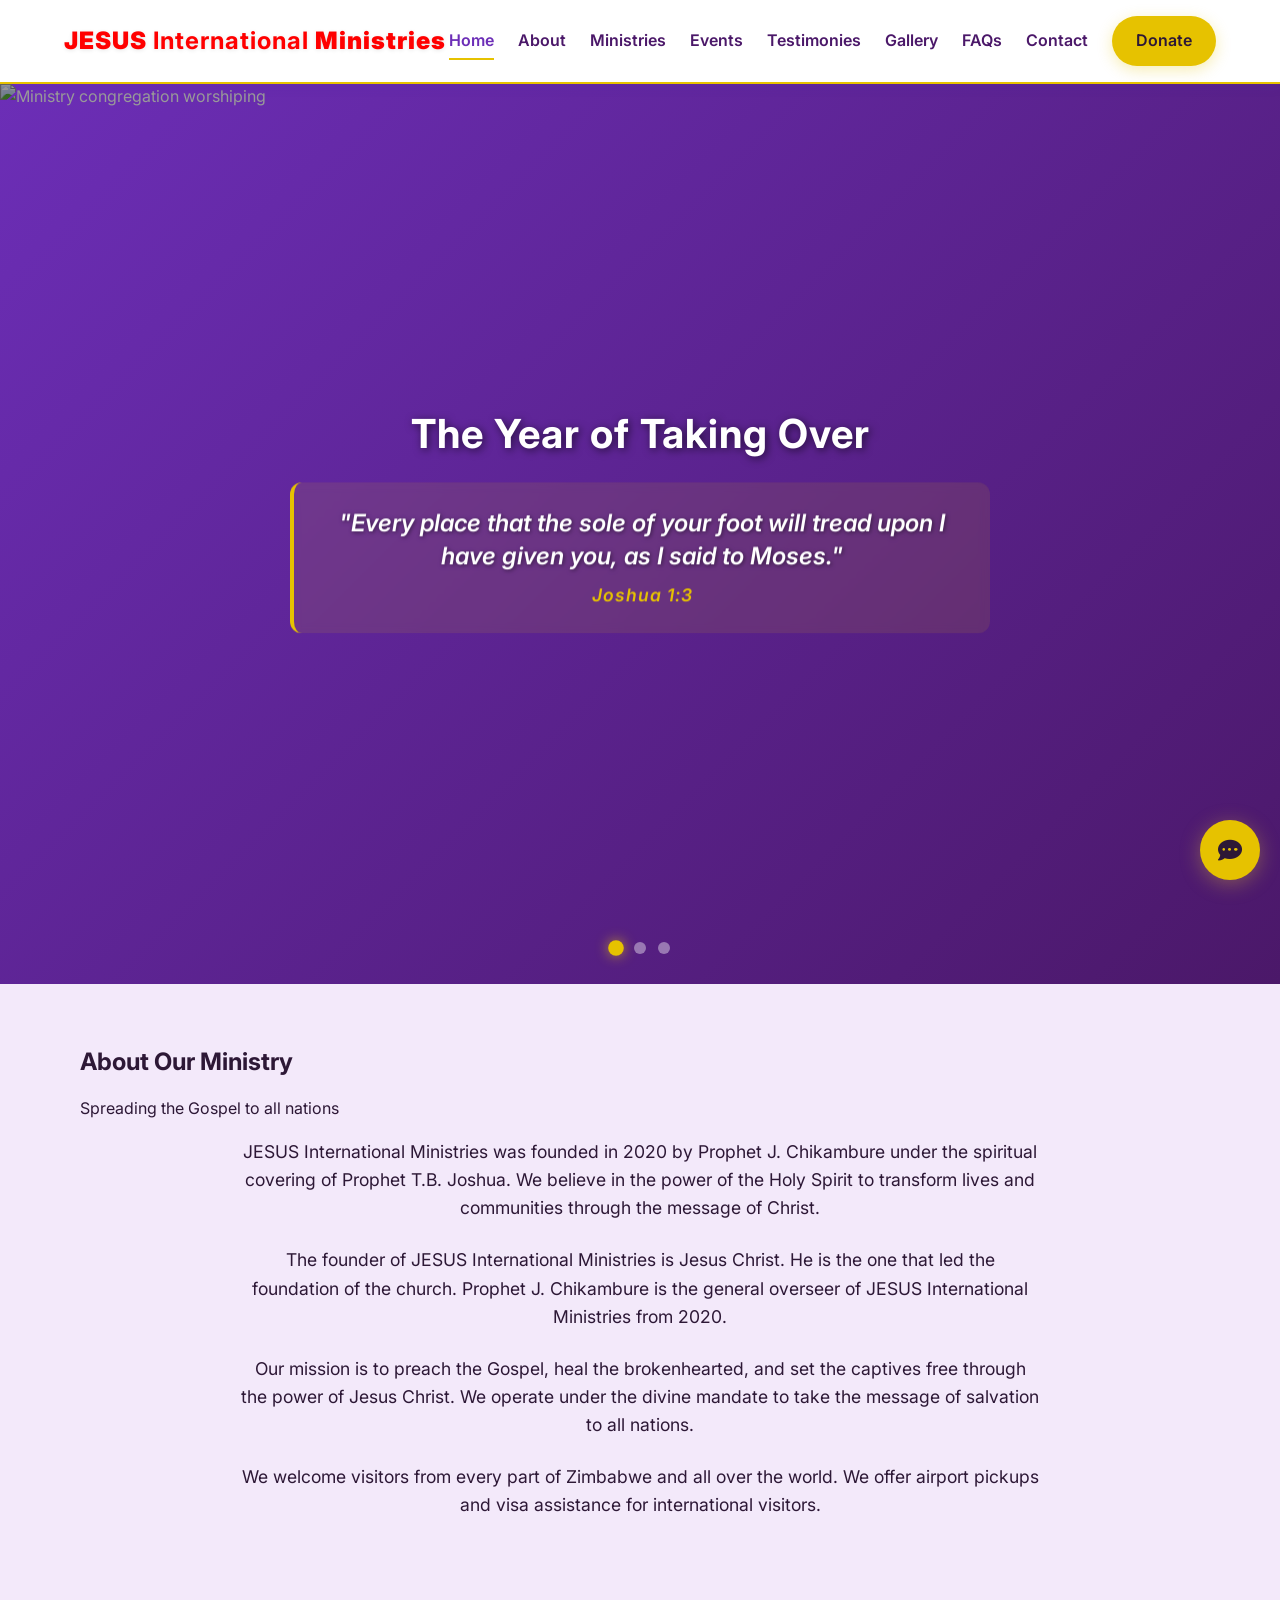
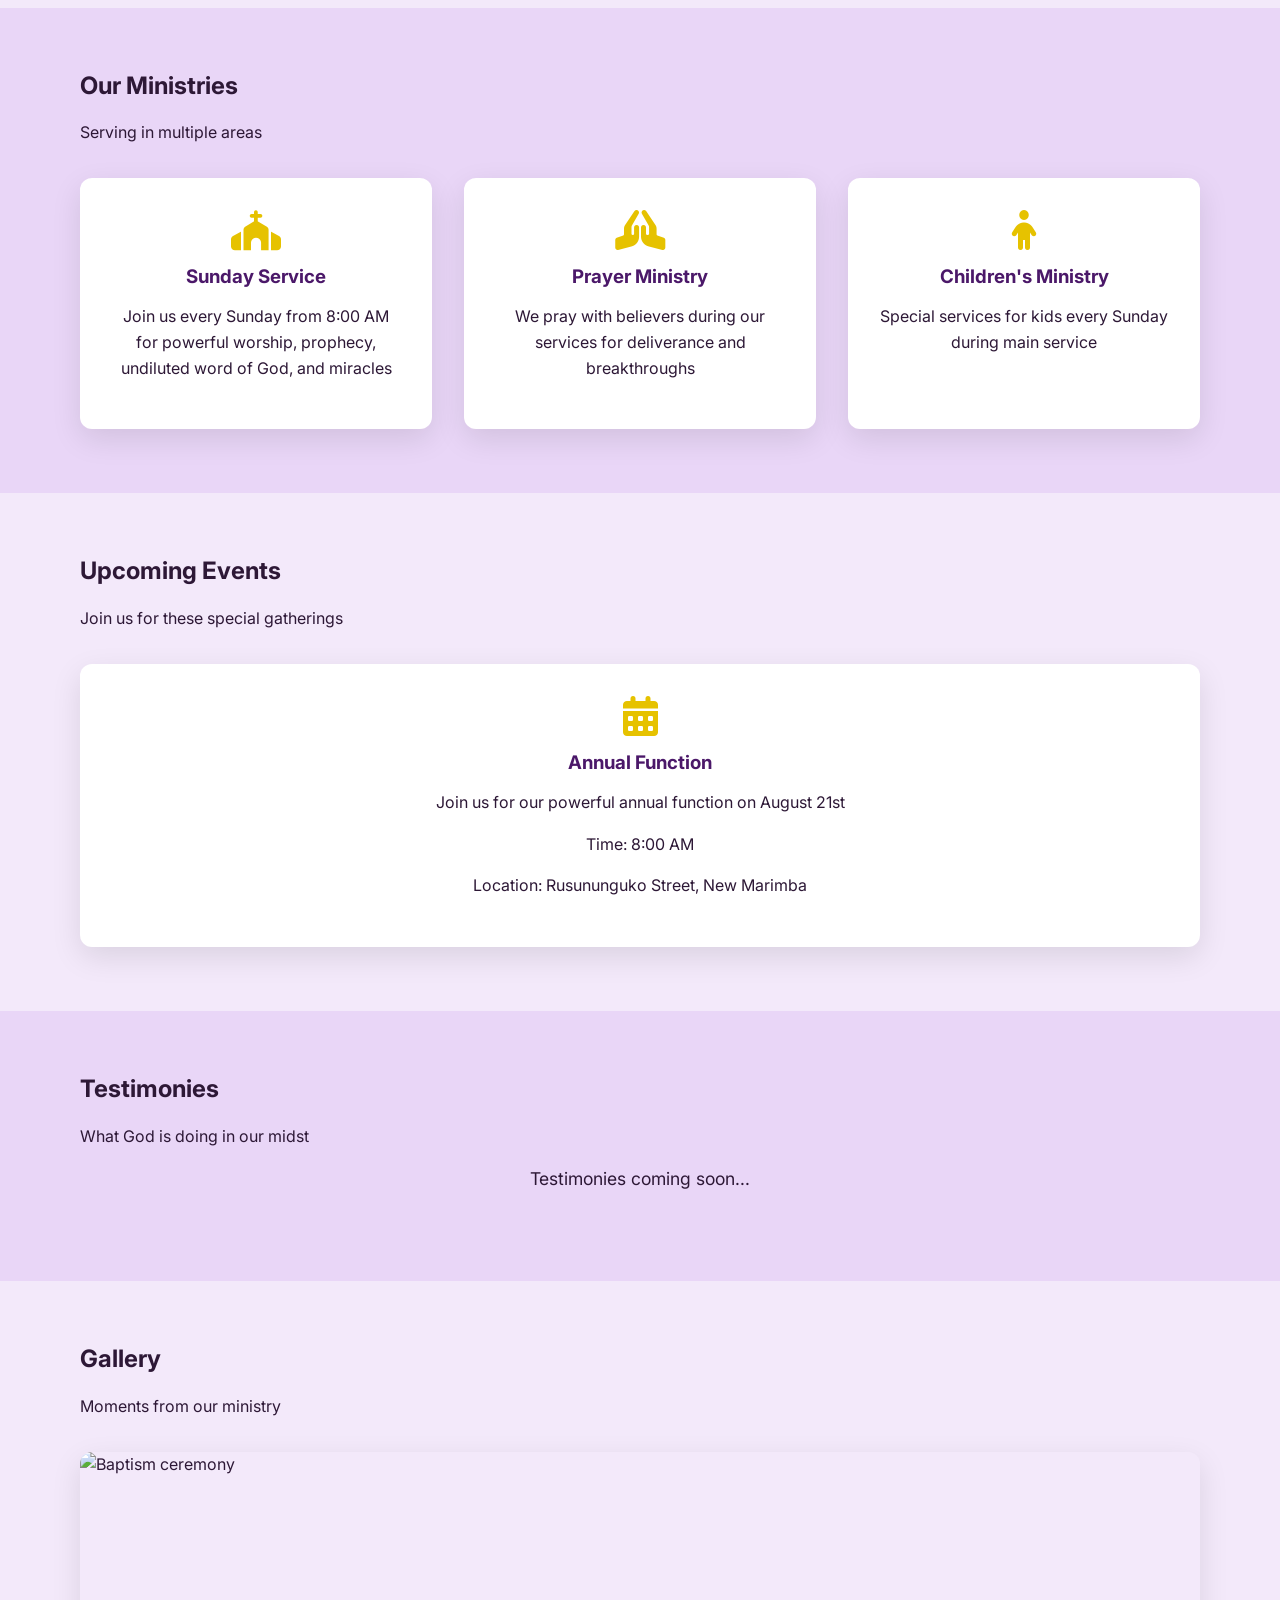
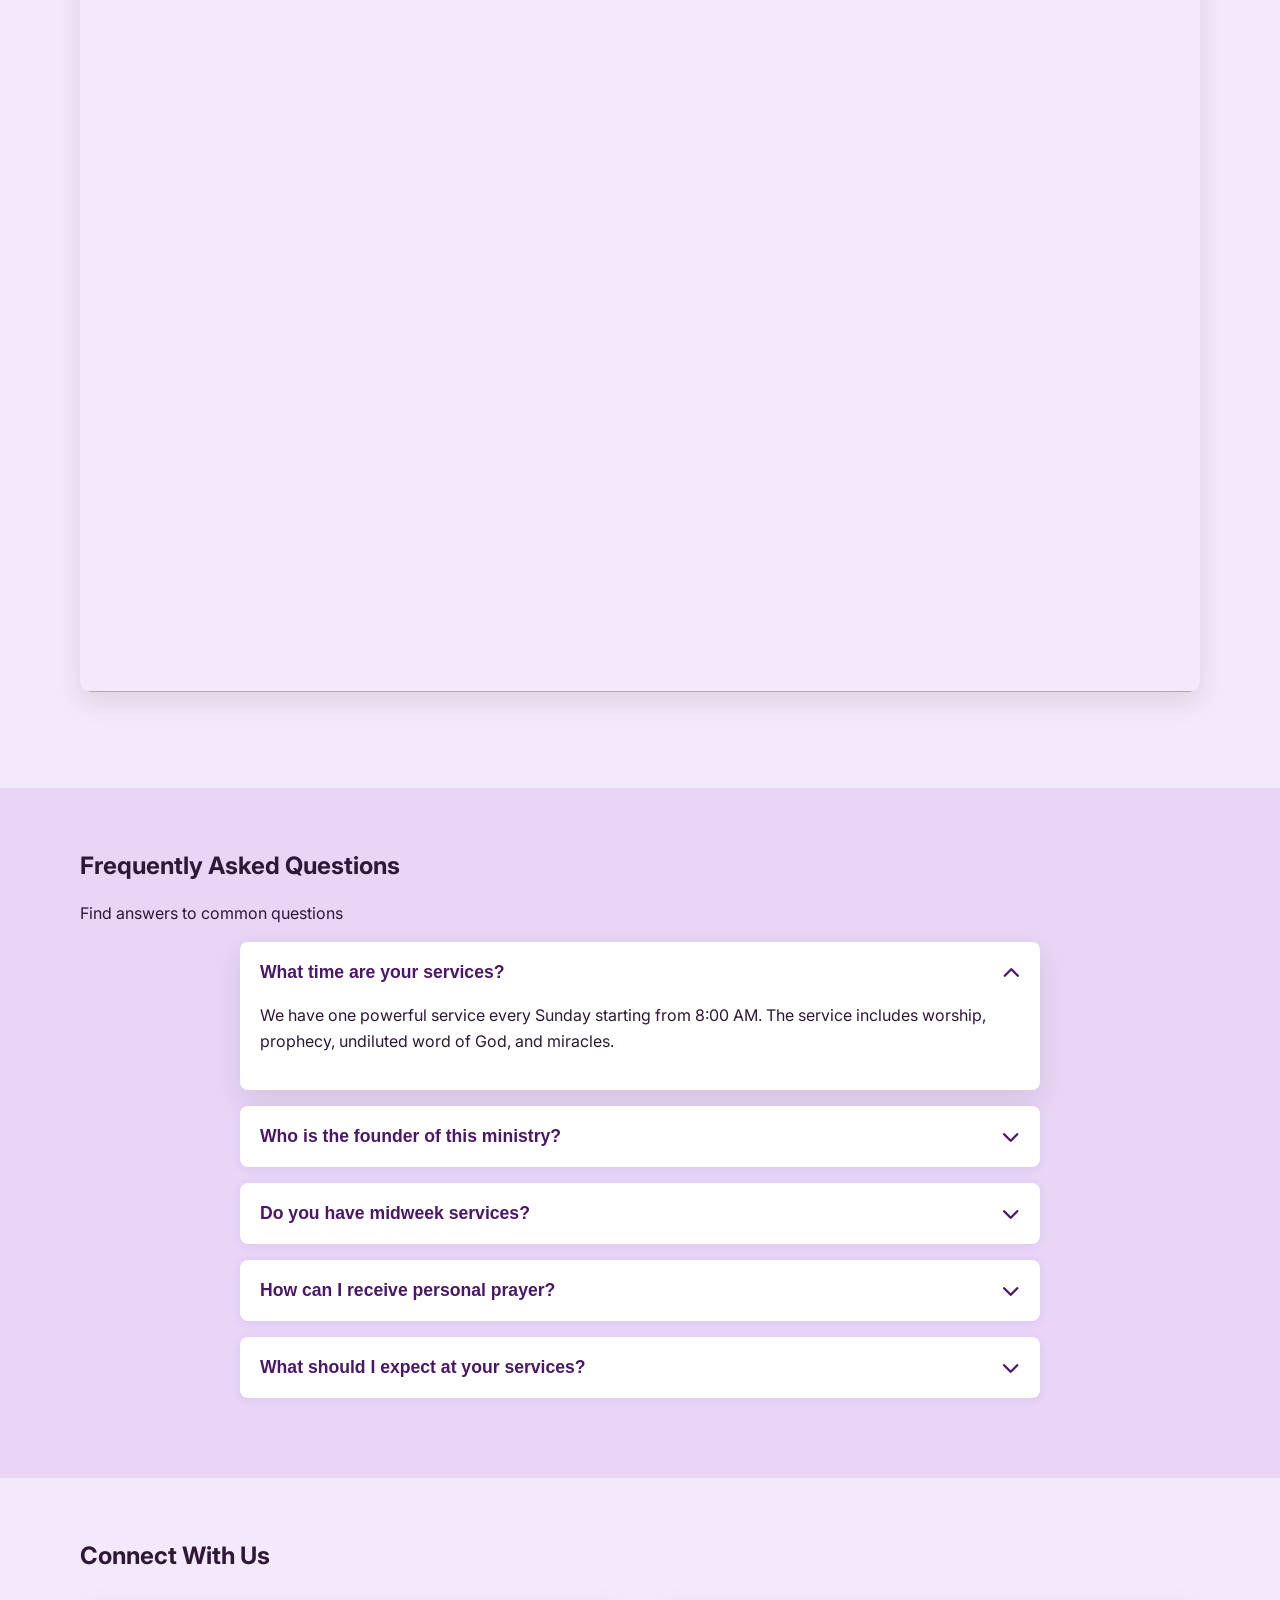
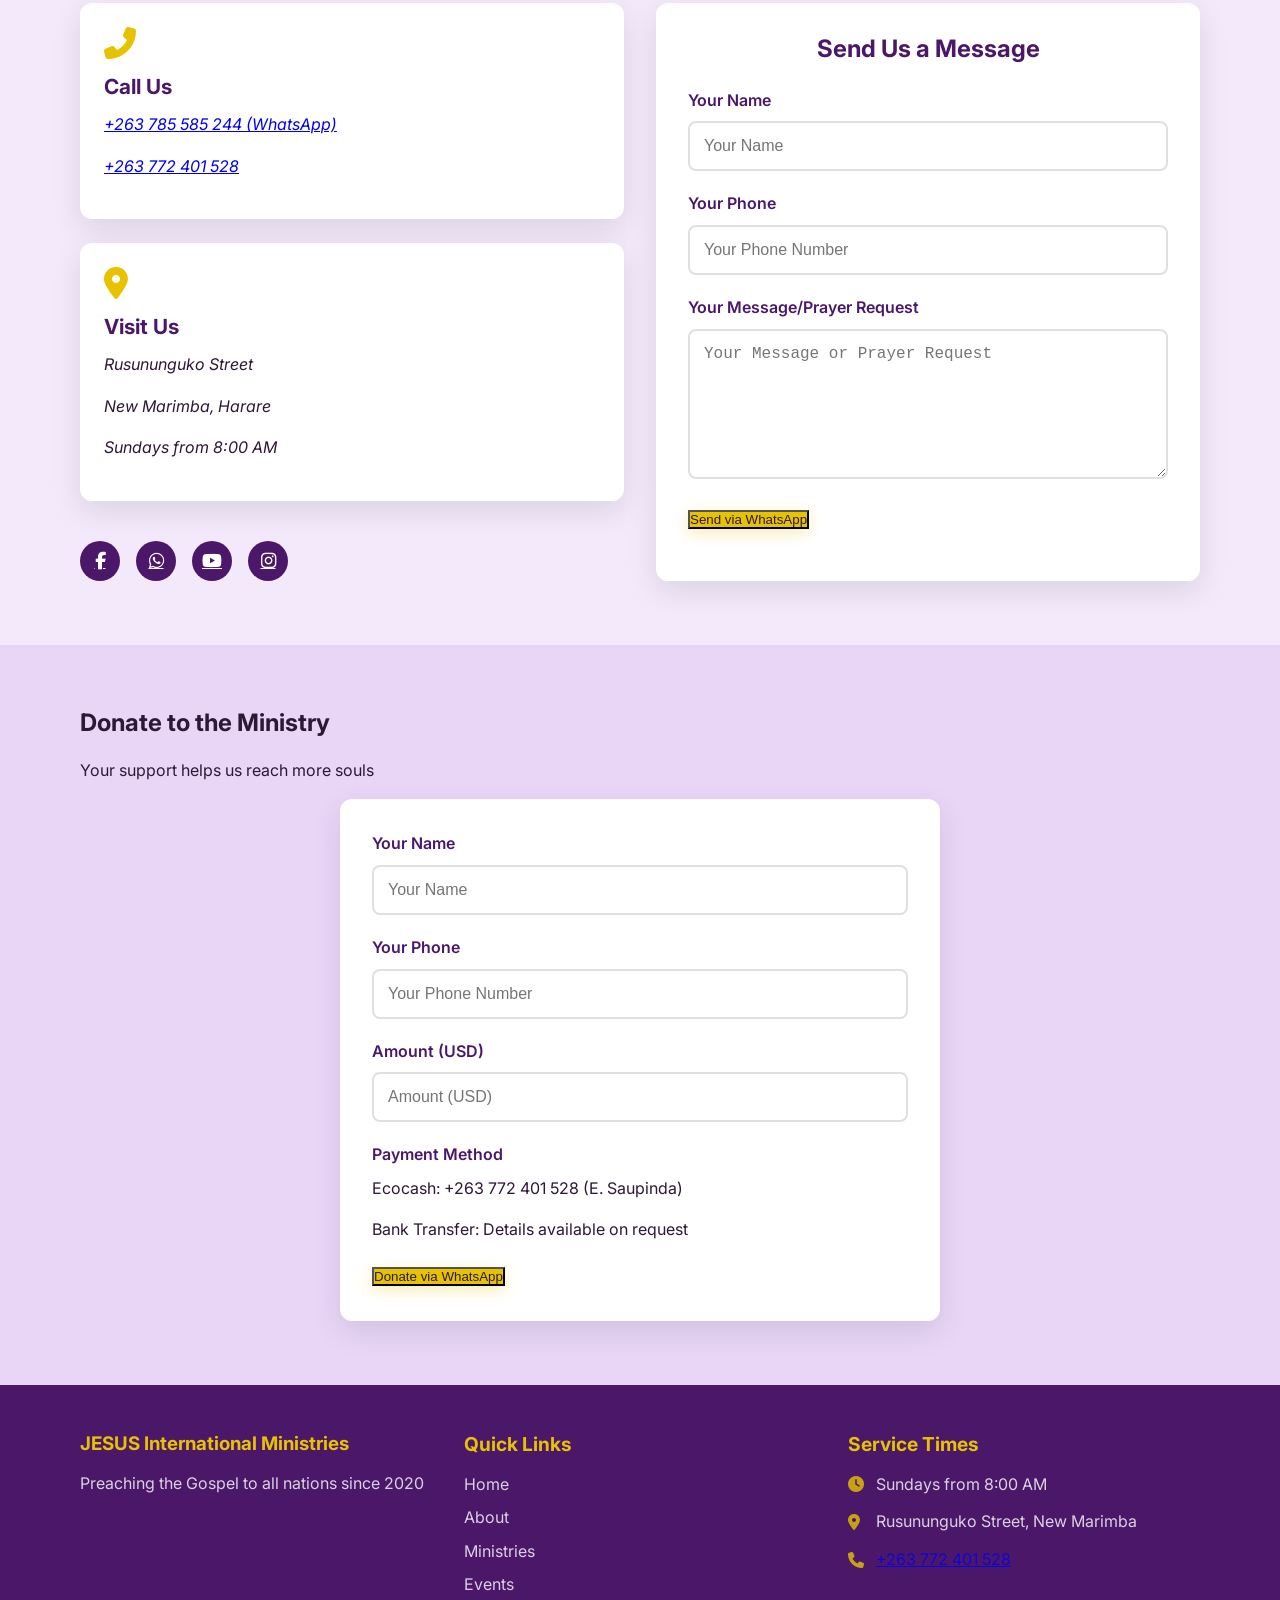
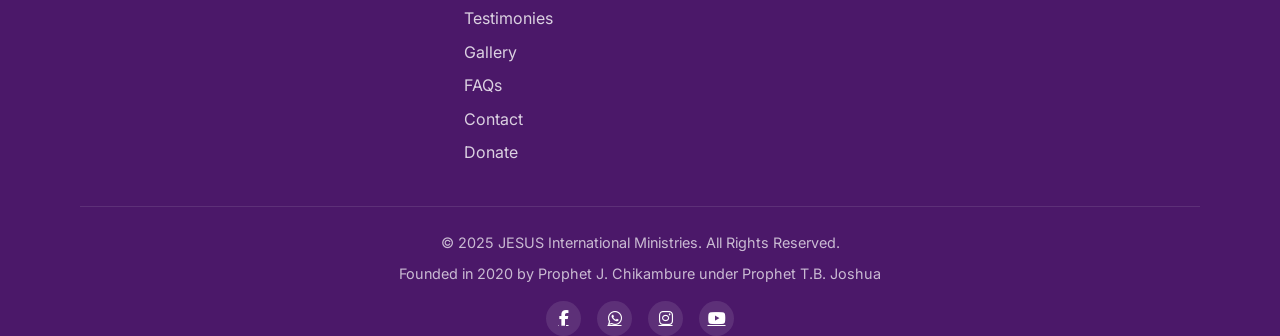
==== index.html @ e55a06f6 "Add files via upload" ====
<!DOCTYPE html>
<html lang="en">
<head>
  <meta charset="UTF-8">
  <meta name="viewport" content="width=device-width, initial-scale=1.0">
  <meta name="description" content="JESUS International Ministries - Spreading the Gospel worldwide">
  <title>JESUS International Ministries | Christian Ministry & Church</title>
  <link href="https://fonts.googleapis.com/css2?family=Inter:wght@300;400;600;700&display=swap" rel="stylesheet">
  <link rel="stylesheet" href="https://cdnjs.cloudflare.com/ajax/libs/font-awesome/6.4.0/css/all.min.css">
  <link rel="stylesheet" href="style.css">
</head>
<body>
  <!-- Navigation -->
  <nav class="navbar">
    <div class="logo">
      <span class="logo-main" style="color: red;">JESUS</span>
      <span class="logo-highlight" style="color: red;">International</span>
      <span class="logo-main" style="color: red;">Ministries</span>
    </div>
    
    <ul class="nav-links">
      <li><a href="#home" class="nav-link active">Home</a></li>
      <li><a href="#about" class="nav-link">About</a></li>
      <li><a href="#ministries" class="nav-link">Ministries</a></li>
      <li><a href="#events" class="nav-link">Events</a></li>
      <li><a href="#testimonies" class="nav-link">Testimonies</a></li>
      <li><a href="#gallery" class="nav-link">Gallery</a></li>
      <li><a href="#faq" class="nav-link">FAQs</a></li>
      <li><a href="#contact" class="nav-link">Contact</a></li>
      <li><a href="#donate" class="nav-link donate-btn">Donate</a></li>
    </ul>
    
    <div class="hamburger" aria-label="Mobile menu">
      <div class="line"></div>
      <div class="line"></div>
      <div class="line"></div>
    </div>
  </nav>

  <!-- Hero Slider -->
  <section id="home" class="hero-slider">
    <div class="slides">
      <!-- Slide 1 -->
      <div class="slide active">
        <img src="https://i.postimg.cc/0M3VjS3m/slide1.jpg" alt="Ministry congregation worshiping" loading="lazy">
        <div class="slide-content">
          <h1>The Year of Taking Over</h1>
          <div class="hero-verse-block">
            <blockquote class="hero-verse">"Every place that the sole of your foot will tread upon I have given you, as I said to Moses."</blockquote>
            <cite class="hero-verse-ref">Joshua 1:3</cite>
          </div>
        </div>
      </div>
      
      <!-- Slide 2 -->
      <div class="slide">
        <img src="https://i.postimg.cc/Tpnt2pcL/slide2.jpg" alt="Worship service with raised hands" loading="lazy">
        <div class="slide-content">
          <h1>The Year of Taking Over</h1>
          <div class="hero-verse-block">
            <blockquote class="hero-verse">"Be strong and courageous. Do not be afraid; do not be discouraged, for the Lord your God will be with you wherever you go."</blockquote>
            <cite class="hero-verse-ref">Joshua 1:9</cite>
          </div>
        </div>
      </div>
      
      <!-- Slide 3 -->
      <div class="slide">
        <img src="https://i.postimg.cc/JyzxQKCZ/slide3.jpg" alt="Prayer session with people kneeling" loading="lazy">
        <div class="slide-content">
          <h1>The Year of Taking Over</h1>
          <div class="hero-verse-block">
            <blockquote class="hero-verse">"Have I not commanded you? Be strong and courageous. Do not be afraid; do not be discouraged."</blockquote>
            <cite class="hero-verse-ref">Joshua 1:9</cite>
          </div>
        </div>
      </div>
    </div>
    
    <div class="slider-dots" aria-label="Slider navigation"></div>
  </section>

  <!-- About Section -->
  <section id="about" class="section">
    <div class="container">
      <header class="section-header">
        <h2>About Our Ministry</h2>
        <p class="section-subtitle">Spreading the Gospel to all nations</p>
      </header>
      
      <div class="about-content">
        <p>JESUS International Ministries was founded in 2020 by Prophet J. Chikambure under the spiritual covering of Prophet T.B. Joshua. We believe in the power of the Holy Spirit to transform lives and communities through the message of Christ.</p>
        <p>The founder of JESUS International Ministries is Jesus Christ. He is the one that led the foundation of the church. Prophet J. Chikambure is the general overseer of JESUS International Ministries from 2020.</p>
        <p>Our mission is to preach the Gospel, heal the brokenhearted, and set the captives free through the power of Jesus Christ. We operate under the divine mandate to take the message of salvation to all nations.</p>
        <p>We welcome visitors from every part of Zimbabwe and all over the world. We offer airport pickups and visa assistance for international visitors.</p>
      </div>
    </div>
  </section>

  <!-- Ministries Section -->
  <section id="ministries" class="section bg-light">
    <div class="container">
      <header class="section-header">
        <h2>Our Ministries</h2>
        <p class="section-subtitle">Serving in multiple areas</p>
      </header>
      
      <div class="ministries-grid">
        <div class="ministry-card">
          <i class="fas fa-church"></i>
          <h3>Sunday Service</h3>
          <p>Join us every Sunday from 8:00 AM for powerful worship, prophecy, undiluted word of God, and miracles</p>
        </div>
        
        <div class="ministry-card">
          <i class="fas fa-hands-praying"></i>
          <h3>Prayer Ministry</h3>
          <p>We pray with believers during our services for deliverance and breakthroughs</p>
        </div>
        
        <div class="ministry-card">
          <i class="fas fa-child"></i>
          <h3>Children's Ministry</h3>
          <p>Special services for kids every Sunday during main service</p>
        </div>
      </div>
    </div>
  </section>

  <!-- Upcoming Events -->
  <section id="events" class="section">
    <div class="container">
      <header class="section-header">
        <h2>Upcoming Events</h2>
        <p class="section-subtitle">Join us for these special gatherings</p>
      </header>
      
      <div class="ministries-grid">
        <div class="ministry-card">
          <i class="fas fa-calendar-alt"></i>
          <h3>Annual Function</h3>
          <p>Join us for our powerful annual function on August 21st</p>
          <p>Time: 8:00 AM</p>
          <p>Location: Rusununguko Street, New Marimba</p>
        </div>
      </div>
    </div>
  </section>

  <!-- Testimonies Section -->
  <section id="testimonies" class="section bg-light">
    <div class="container">
      <header class="section-header">
        <h2>Testimonies</h2>
        <p class="section-subtitle">What God is doing in our midst</p>
      </header>
      
      <div class="about-content">
        <p>Testimonies coming soon...</p>
      </div>
    </div>
  </section>

  <!-- Gallery Section -->
  <section id="gallery" class="section">
    <div class="container">
      <header class="section-header">
        <h2>Gallery</h2>
        <p class="section-subtitle">Moments from our ministry</p>
      </header>
      
      <div class="gallery-container">
        <figure class="gallery-item">
          <img src="https://i.postimg.cc/xN19fWwq/gallery1.jpg" alt="Baptism ceremony" class="gallery-img" loading="lazy">
          <figcaption>Baptism Service - June 2023</figcaption>
        </figure>
        <figure class="gallery-item">
          <img src="https://i.postimg.cc/tZRKWF2M/gallery2.jpg" alt="Bible study group" class="gallery-img" loading="lazy">
          <figcaption>Prophetic Service - April 2023</figcaption>
        </figure>
        <figure class="gallery-item">
          <img src="https://i.postimg.cc/Th18Pqyy/gallery3.jpg" alt="Children's ministry" class="gallery-img" loading="lazy">
          <figcaption>Children's Ministry</figcaption>
        </figure>
        <figure class="gallery-item">
          <img src="https://i.postimg.cc/Ffpqr7Ng/gallery4.jpg" alt="Missionary work" class="gallery-img" loading="lazy">
          <figcaption>Healing Service - March 2023</figcaption>
        </figure>
      </div>
      
      <div class="gallery-nav">
        <button class="gallery-prev" aria-label="Previous image">← Previous</button>
        <button class="gallery-next" aria-label="Next image">Next →</button>
      </div>
    </div>
  </section>

  <!-- FAQ Section -->
  <section id="faq" class="section bg-light">
    <div class="container">
      <header class="section-header">
        <h2>Frequently Asked Questions</h2>
        <p class="section-subtitle">Find answers to common questions</p>
      </header>
      
      <div class="faq-container">
        <div class="faq-item active">
          <button class="faq-question">
            <span>What time are your services?</span>
            <i class="fas fa-chevron-down"></i>
          </button>
          <div class="faq-answer">
            <p>We have one powerful service every Sunday starting from 8:00 AM. The service includes worship, prophecy, undiluted word of God, and miracles.</p>
          </div>
        </div>
        
        <div class="faq-item">
          <button class="faq-question">
            <span>Who is the founder of this ministry?</span>
            <i class="fas fa-chevron-down"></i>
          </button>
          <div class="faq-answer">
            <p>The founder of JESUS International Ministries is Jesus Christ. Prophet J. Chikambure is the general overseer of the ministry from 2020 under the spiritual covering of Prophet T.B. Joshua.</p>
          </div>
        </div>
        
        <div class="faq-item">
          <button class="faq-question">
            <span>Do you have midweek services?</span>
            <i class="fas fa-chevron-down"></i>
          </button>
          <div class="faq-answer">
            <p>Currently we only meet on Sundays from 8:00 AM for our main service. All ministry activities including prayer happen during this time.</p>
          </div>
        </div>
        
        <div class="faq-item">
          <button class="faq-question">
            <span>How can I receive personal prayer?</span>
            <i class="fas fa-chevron-down"></i>
          </button>
          <div class="faq-answer">
            <p>We pray for everyone during our Sunday service. You can also submit prayer requests through our contact form or WhatsApp line.</p>
          </div>
        </div>
        
        <div class="faq-item">
          <button class="faq-question">
            <span>What should I expect at your services?</span>
            <i class="fas fa-chevron-down"></i>
          </button>
          <div class="faq-answer">
            <p>Expect powerful worship, anointed teaching from God's Word, and manifestation of the Holy Spirit's power with healings, deliverance, and miracles.</p>
          </div>
        </div>
      </div>
    </div>
  </section>

  <!-- Contact Section -->
  <section id="contact" class="section">
    <div class="container">
      <header class="section-header">
        <h2>Connect With Us</h2>
      </header>
      
      <div class="contact-grid">
        <div class="contact-info">
          <article class="info-card">
            <i class="fas fa-phone-alt" aria-hidden="true"></i>
            <h3>Call Us</h3>
            <address>
              <p><a href="https://wa.me/263785585244">+263 785 585 244 (WhatsApp)</a></p>
              <p><a href="tel:+263772401528">+263 772 401 528</a></p>
            </address>
          </article>
          
          <article class="info-card">
            <i class="fas fa-map-marker-alt" aria-hidden="true"></i>
            <h3>Visit Us</h3>
            <address>
              <p>Rusununguko Street</p>
              <p>New Marimba, Harare</p>
              <p>Sundays from 8:00 AM</p>
            </address>
          </article>
          
          <div class="social-links">
            <a href="https://facebook.com/JIMISTRIE" class="social-icon" aria-label="Facebook"><i class="fab fa-facebook-f"></i></a>
            <a href="https://wa.me/263785585244" class="social-icon" aria-label="WhatsApp"><i class="fab fa-whatsapp"></i></a>
            <a href="https://youtube.com/jesusinternationalministries" class="social-icon" aria-label="YouTube"><i class="fab fa-youtube"></i></a>
            <a href="https://instagram.com/jesus_international_ministries" class="social-icon" aria-label="Instagram"><i class="fab fa-instagram"></i></a>
          </div>
        </div>
        
        <div class="contact-form">
          <h3>Send Us a Message</h3>
          <form id="contactForm" action="https://wa.me/263785585244" method="GET" target="_blank">
            <div class="form-group">
              <label for="contact-name">Your Name</label>
              <input type="text" id="contact-name" name="name" placeholder="Your Name" required>
            </div>
            <div class="form-group">
              <label for="contact-phone">Your Phone</label>
              <input type="tel" id="contact-phone" name="phone" placeholder="Your Phone Number" required>
            </div>
            <div class="form-group">
              <label for="contact-message">Your Message/Prayer Request</label>
              <textarea id="contact-message" name="text" placeholder="Your Message or Prayer Request" required></textarea>
            </div>
            <button type="submit" class="btn-gold">Send via WhatsApp</button>
          </form>
        </div>
      </div>
    </div>
  </section>

  <!-- Donate Section -->
  <section id="donate" class="section bg-light">
    <div class="container">
      <header class="section-header">
        <h2>Donate to the Ministry</h2>
        <p class="section-subtitle">Your support helps us reach more souls</p>
      </header>
      
      <form id="donationForm" class="donation-form" action="https://wa.me/263772401528" method="GET" target="_blank">
        <div class="form-group">
          <label for="donor-name">Your Name</label>
          <input type="text" id="donor-name" name="name" placeholder="Your Name" required>
        </div>
        <div class="form-group">
          <label for="donor-phone">Your Phone</label>
          <input type="tel" id="donor-phone" name="phone" placeholder="Your Phone Number" required>
        </div>
        <div class="form-group">
          <label for="donation-amount">Amount (USD)</label>
          <input type="number" id="donation-amount" name="amount" placeholder="Amount (USD)" required>
        </div>
        <div class="form-group">
          <label>Payment Method</label>
            <p>Ecocash: +263 772 401 528 (E. Saupinda)</p>
            <p>Bank Transfer: Details available on request</p>
        </div>
        <button type="submit" class="btn-gold">Donate via WhatsApp</button>
      </form>
    </div>
  </section>

  <!-- Footer -->
  <footer class="footer">
    <div class="container">
      <div class="footer-content">
        <div class="footer-logo">
          <h3>JESUS International Ministries</h3>
          <p>Preaching the Gospel to all nations since 2020</p>
        </div>
        
        <div class="footer-links">
          <h4>Quick Links</h4>
          <ul>
            <li><a href="#home">Home</a></li>
            <li><a href="#about">About</a></li>
            <li><a href="#ministries">Ministries</a></li>
            <li><a href="#events">Events</a></li>
            <li><a href="#testimonies">Testimonies</a></li>
            <li><a href="#gallery">Gallery</a></li>
            <li><a href="#faq">FAQs</a></li>
            <li><a href="#contact">Contact</a></li>
            <li><a href="#donate">Donate</a></li>
          </ul>
        </div>
        
        <div class="footer-contact">
          <h4>Service Times</h4>
          <p><i class="fas fa-clock"></i> Sundays from 8:00 AM</p>
          <p><i class="fas fa-map-marker-alt"></i> Rusununguko Street, New Marimba</p>
          <p><i class="fas fa-phone"></i> <a href="tel:+263772401528">+263 772 401 528</a></p>
        </div>
      </div>
      
      <div class="footer-bottom">
        <p>&copy; 2025 JESUS International Ministries. All Rights Reserved.</p>
        <p>Founded in 2020 by Prophet J. Chikambure under Prophet T.B. Joshua</p>
        <div class="footer-social">
          <a href="https://facebook.com/JIMISTRIE" aria-label="Facebook"><i class="fab fa-facebook-f"></i></a>
          <a href="https://wa.me/263785585244" aria-label="WhatsApp"><i class="fab fa-whatsapp"></i></a>
          <a href="https://instagram.com/jesus_international_ministries" aria-label="Instagram"><i class="fab fa-instagram"></i></a>
          <a href="https://youtube.com/jesusinternationalministries" aria-label="YouTube"><i class="fab fa-youtube"></i></a>
        </div>
      </div>
    </div>
  </footer>

  <!-- Chatbot Widget -->
  <aside class="chatbot-container" id="chatbot" aria-label="Ministry assistant chatbot">
    <header class="chatbot-header">
      <span class="chatbot-label">AI Chatbot</span>
      <h3>Ministry Prayer Assistant</h3>
      <button class="close-chat" aria-label="Close chatbot">&times;</button>
    </header>
    
    <div class="chatbot-messages" id="chat-messages">
      <div class="message bot-message">
        <div class="message-content">
          <p>Hello! I'm here to help you. You can ask about:</p>
          <ul>
            <li>Service times (Sundays from 8:00 AM)</li>
            <li>Prayer requests</li>
            <li>Ministry programs</li>
            <li>Location directions</li>
          </ul>
        </div>
      </div>
    </div>
    
    <div class="chatbot-input">
      <input type="text" id="user-input" placeholder="Type your message..." aria-label="Type your message">
      <button id="send-btn" aria-label="Send message" class="send-btn">
        <i class="fas fa-paper-plane"></i>
        <span class="send-text">Send</span>
      </button>
    </div>
  </aside>

  <button class="chatbot-btn" id="chatbot-toggler" aria-label="Open chatbot">
    <i class="fas fa-comment-dots"></i>
  </button>

  <script>
    // Mobile menu toggle
    const hamburger = document.querySelector('.hamburger');
    const navLinks = document.querySelector('.nav-links');
    const navLinksItems = document.querySelectorAll('.nav-links li');
    
    hamburger.addEventListener('click', () => {
      navLinks.classList.toggle('active');
      hamburger.classList.toggle('active');
    });

    // Close mobile menu when clicking a link
    document.querySelectorAll('.nav-link').forEach(link => {
      link.addEventListener('click', () => {
        navLinks.classList.remove('active');
        hamburger.classList.remove('active');
        
        // Update active state
        document.querySelectorAll('.nav-link').forEach(item => {
          item.classList.remove('active');
        });
        link.classList.add('active');
      });
    });

    // Smooth scrolling for navigation
    document.querySelectorAll('a[href^="#"]').forEach(anchor => {
      anchor.addEventListener('click', function(e) {
        e.preventDefault();
        
        const targetId = this.getAttribute('href');
        const targetElement = document.querySelector(targetId);
        
        if (targetElement) {
          window.scrollTo({
            top: targetElement.offsetTop - 80,
            behavior: 'smooth'
          });
        }
      });
    });

    // Slider Functionality
    let currentSlide = 0;
    const slides = document.querySelectorAll('.slide');
    const dotsContainer = document.querySelector('.slider-dots');
    
    // Create dots
    slides.forEach((_, i) => {
      const dot = document.createElement('div');
      dot.classList.add('dot');
      if (i === 0) dot.classList.add('active');
      dot.addEventListener('click', () => {
        goToSlide(i);
      });
      dotsContainer.appendChild(dot);
    });
    
    function goToSlide(slideIndex) {
      slides.forEach((slide, i) => {
        slide.classList.toggle('active', i === slideIndex);
      });
      
      document.querySelectorAll('.dot').forEach((dot, i) => {
        dot.classList.toggle('active', i === slideIndex);
      });
      
      currentSlide = slideIndex;
    }
    
    function nextSlide() {
      currentSlide = (currentSlide + 1) % slides.length;
      goToSlide(currentSlide);
    }
    
    // Auto-advance slides every 5 seconds
    setInterval(nextSlide, 5000);
    
    // Gallery Functionality
    let currentGalleryIndex = 0;
    const galleryItems = document.querySelectorAll('.gallery-item');
    const totalItems = galleryItems.length;

    function showGalleryItem(index) {
      galleryItems.forEach(item => item.style.display = 'none');
      galleryItems[index].style.display = 'block';
    }

    document.querySelector('.gallery-prev').addEventListener('click', () => {
      currentGalleryIndex = (currentGalleryIndex - 1 + totalItems) % totalItems;
      showGalleryItem(currentGalleryIndex);
    });

    document.querySelector('.gallery-next').addEventListener('click', () => {
      currentGalleryIndex = (currentGalleryIndex + 1) % totalItems;
      showGalleryItem(currentGalleryIndex);
    });

    // Initialize gallery
    showGalleryItem(currentGalleryIndex);

    // FAQ Toggle Functionality
    document.querySelectorAll('.faq-question').forEach(question => {
      question.addEventListener('click', () => {
        const faqItem = question.parentElement;
        const answer = question.nextElementSibling;
        const icon = question.querySelector('i');
        
        // Toggle this item
        faqItem.classList.toggle('active');
        
        // Close other items
        document.querySelectorAll('.faq-item').forEach(item => {
          if (item !== faqItem) {
            item.classList.remove('active');
            item.querySelector('.faq-question i').classList.replace('fa-chevron-up', 'fa-chevron-down');
          }
        });
        
        // Toggle icon
        if (faqItem.classList.contains('active')) {
          icon.classList.replace('fa-chevron-down', 'fa-chevron-up');
        } else {
          icon.classList.replace('fa-chevron-up', 'fa-chevron-down');
        }
      });
    });

    // Chatbot Functionality
    const chatbotToggler = document.getElementById('chatbot-toggler');
    const chatbot = document.getElementById('chatbot');
    const closeChat = document.querySelector('.close-chat');
    const chatMessages = document.getElementById('chat-messages');
    const userInput = document.getElementById('user-input');
    const sendBtn = document.getElementById('send-btn');
    
    // Toggle chatbot visibility
    chatbotToggler.addEventListener('click', () => {
      chatbot.classList.toggle('active');
      // Focus input when chatbot opens
      if (chatbot.classList.contains('active')) {
        setTimeout(() => {
          userInput.focus();
        }, 300);
      }
    });
    
    closeChat.addEventListener('click', () => {
      chatbot.classList.remove('active');
    });
    
    // Hardcoded chatbot responses
    const botResponses = {
      'hello': 'Hello! How can I help you today?',
      'hi': 'Hi there! What would you like to know about our ministry?',
      'service': 'Our service is every Sunday from 8:00 AM at Rusununguko Street, New Marimba. Includes worship, prophecy, undiluted word and miracles.',
      'time': 'We meet every Sunday from 8:00 AM for our powerful service.',
      'sunday': 'Join us every Sunday from 8:00 AM for worship, the Word, and prayer with manifestations of God\'s power.',
      'prayer': 'We pray for everyone during our Sunday service. You can also submit prayer requests through our contact form or WhatsApp.',
      'location': 'We are located at Rusununguko Street, New Marimba, Harare. Services every Sunday from 8:00 AM.',
      'address': 'Our physical address is Rusununguko Street, New Marimba. See you Sunday at 8:00 AM!',
      'contact': 'You can reach us at +263 785 585 244 (WhatsApp) or +263 772 401 528',
      'donate': 'Thank you for your interest in supporting the ministry! You can donate via Ecocash (+263 772 401 528 - E. Saupinda) or through our donation form.',
      'founder': 'The founder of JESUS International Ministries is Jesus Christ. Prophet J. Chikambure is the general overseer from 2020 under Prophet T.B. Joshua.',
      'prophet': 'Our ministry is led by Prophet J. Chikambure, who was spiritually fathered by Prophet T.B. Joshua.',
      'children': 'We have a vibrant children\'s ministry during our Sunday services from 8:00 AM.',
      'healing': 'We believe in God\'s power to heal. Join us Sundays from 8:00 AM for prayer and healing.',
      'deliverance': 'God is setting people free every Sunday during our services from 8:00 AM.'
    };
    
    // Default fallback response
    const defaultResponse = "I'm sorry, I didn't understand that. You can ask about:<br>- Service times (Sundays from 8:00 AM)<br>- Location (Rusununguko Street, New Marimba)<br>- Prayer requests<br>- Our founder (Jesus Christ with Prophet J. Chikambure as overseer)";
    
    // Process user message
    function processUserMessage(message) {
      message = message.toLowerCase();
      
      // Check for matching keywords
      for (const [keyword, response] of Object.entries(botResponses)) {
        if (message.includes(keyword)) {
          return response;
        }
      }
      
      return defaultResponse;
    }
    
    // Add message to chat
    function addMessage(content, isUser = false) {
      const messageDiv = document.createElement('div');
      messageDiv.classList.add('message');
      messageDiv.classList.add(isUser ? 'user-message' : 'bot-message');
      
      const contentDiv = document.createElement('div');
      contentDiv.classList.add('message-content');
      contentDiv.innerHTML = `<p>${content}</p>`;
      
      messageDiv.appendChild(contentDiv);
      chatMessages.appendChild(messageDiv);
      
      // Scroll to bottom
      chatMessages.scrollTop = chatMessages.scrollHeight;
    }
    
    // Handle send button click
    sendBtn.addEventListener('click', sendMessage);
    
    // Handle Enter key
    userInput.addEventListener('keypress', (e) => {
      if (e.key === 'Enter') {
        sendMessage();
      }
    });
    
    function sendMessage() {
      const message = userInput.value.trim();
      if (message === '') return;
      
      // Add user message
      addMessage(message, true);
      userInput.value = '';
      
      // Simulate typing delay
      setTimeout(() => {
        const response = processUserMessage(message);
        addMessage(response);
      }, 500); // Reduced delay for smoother experience
    }
    
    // Set first FAQ as active by default
    document.querySelector('.faq-item').classList.add('active');
  </script>
</body>
</html>
---- style.css ----
/* === Global Styles === */
:root {
  --primary-purple: #6c2eb7;
  --deep-purple: #4b1869;
  --light-purple: #f3e9fa;
  --accent-blue: #3a8dde;
  --gold: #e6c200;
  --text-dark: #2d1836;
  --text-light: #fff;
  --white: #fff;
  --shadow-sm: 0 2px 12px rgba(76, 46, 183, 0.1);
  --shadow-md: 0 10px 30px rgba(0,0,0,0.1);
  --shadow-lg: 0 15px 40px rgba(0,0,0,0.15);
  --transition: all 0.3s ease;
  --red: #ff0000;
}

* {
  margin: 0;
  padding: 0;
  box-sizing: border-box;
}

html {
  font-size: 16px;
  scroll-behavior: smooth;
}

body {
  font-family: 'Inter', sans-serif;
  background: var(--light-purple);
  color: var(--text-dark);
  line-height: 1.6;
  overflow-x: hidden;
}

.container {
  width: 90%;
  max-width: 1200px;
  margin: 0 auto;
  padding: 0 1rem;
}

.section {
  padding: 4rem 0;
  background: var(--light-purple);
}

.section.bg-light {
  background: #e9d6f7;
}

h1, h2, h3, h4 {
  margin-bottom: 1.25rem;
  line-height: 1.2;
  font-weight: 700;
}

p {
  margin-bottom: 1rem;
}

img {
  max-width: 100%;
  height: auto;
  display: block;
}

/* === Buttons === */
.btn {
  display: inline-block;
  padding: 0.75rem 1.875rem;
  border-radius: 1.875rem;
  text-decoration: none;
  font-weight: 600;
  border: none;
  cursor: pointer;
  transition: var(--transition);
  text-align: center;
}

.btn-gold {
  background: var(--gold);
  color: var(--text-dark);
  box-shadow: 0 4px 15px rgba(230, 194, 0, 0.3);
}

.btn-gold:hover {
  background: #d4af00;
  transform: translateY(-3px);
  box-shadow: 0 7px 20px rgba(212, 175, 0, 0.4);
}

/* === Header & Navigation === */
.navbar {
  display: flex;
  align-items: center;
  justify-content: space-between;
  padding: 1rem 5%;
  background: var(--white);
  box-shadow: var(--shadow-sm);
  border-bottom: 2px solid var(--gold);
  position: sticky;
  top: 0;
  z-index: 1000;
  min-height: 70px;
}

.logo {
  font-size: 1.5rem;
  font-weight: 900;
  color: var(--red);
  letter-spacing: 1px;
  text-shadow: 0 1px 4px rgba(0,0,0,0.1);
  line-height: 1.1;
  white-space: nowrap;
}

.logo-main {
  color: var(--red);
}

.logo-highlight {
  color: var(--red);
  font-weight: 700;
}

.nav-links {
  display: flex;
  gap: 1.5rem;
  list-style: none;
  align-items: center;
  padding: 0;
  margin: 0;
}

.nav-link {
  text-decoration: none;
  color: var(--deep-purple);
  font-weight: 600;
  font-size: 1rem;
  padding: 0.5rem 0;
  transition: var(--transition);
  border-bottom: 2px solid transparent;
  position: relative;
}

.nav-link:hover, .nav-link.active {
  color: var(--primary-purple);
  border-bottom: 2px solid var(--gold);
}

.donate-btn {
  background: var(--gold);
  color: var(--text-dark);
  padding: 0.75rem 1.5rem;
  border-radius: 1.875rem;
  box-shadow: 0 4px 15px rgba(230, 194, 0, 0.3);
  font-weight: 600;
  transition: var(--transition);
  border: none;
  cursor: pointer;
  font-size: 1rem;
  text-decoration: none;
  display: inline-block;
}

.donate-btn:hover {
  background: #d4af00;
  transform: translateY(-2px);
  box-shadow: 0 6px 20px rgba(212, 175, 0, 0.4);
  color: var(--text-dark);
}

/* Hamburger Menu */
.hamburger {
  display: none;
  flex-direction: column;
  justify-content: space-between;
  width: 30px;
  height: 21px;
  cursor: pointer;
  z-index: 1001;
  position: relative;
}

.hamburger .line {
  width: 100%;
  height: 3px;
  background: var(--deep-purple);
  transition: var(--transition);
  border-radius: 3px;
}

.hamburger.active .line:nth-child(1) {
  transform: rotate(45deg) translate(5px, 5px);
}

.hamburger.active .line:nth-child(2) {
  opacity: 0;
}

.hamburger.active .line:nth-child(3) {
  transform: rotate(-45deg) translate(5px, -5px);
}

/* === Hero Slider === */
.hero-slider {
  position: relative;
  width: 100%;
  height: 100vh;
  min-height: 600px;
  overflow: hidden;
  background: linear-gradient(135deg, var(--primary-purple) 0%, var(--deep-purple) 100%);
  color: var(--text-light);
}

.slides {
  width: 100%;
  height: 100%;
  position: relative;
}

.slide {
  position: absolute;
  width: 100%;
  height: 100%;
  opacity: 0;
  transition: opacity 1s ease;
  display: flex;
  align-items: center;
  justify-content: center;
}

.slide.active {
  opacity: 1;
}

.slide img {
  width: 100%;
  height: 100%;
  object-fit: cover;
  filter: brightness(0.6);
  position: absolute;
  top: 0;
  left: 0;
}

.slide-content {
  position: absolute;
  top: 50%;
  left: 50%;
  transform: translate(-50%, -50%);
  text-align: center;
  color: var(--text-light);
  width: 90%;
  max-width: 800px;
  z-index: 2;
  padding: 0 1.25rem;
  animation: fadeInUp 1s;
}

.slide-content h1 {
  font-size: 2.5rem;
  margin-bottom: 0.5em;
  text-shadow: 2px 2px 8px rgba(0,0,0,0.6);
  letter-spacing: 1px;
}

/* Hero Verse Block */
.hero-verse-block {
  background: rgba(230, 194, 0, 0.1);
  border-left: 4px solid var(--gold);
  border-radius: 0.75rem;
  padding: 1.5rem;
  margin: 1.5rem auto;
  max-width: 700px;
  backdrop-filter: blur(5px);
  animation: fadeIn 1.5s;
}

.hero-verse {
  font-size: 1.5rem;
  font-weight: 600;
  color: var(--text-light);
  font-style: italic;
  margin-bottom: 0.5rem;
  line-height: 1.4;
  text-shadow: 1px 1px 4px rgba(0,0,0,0.5);
}

.hero-verse-ref {
  font-size: 1.1rem;
  color: var(--gold);
  font-weight: 600;
  letter-spacing: 1px;
}

.slider-dots {
  position: absolute;
  bottom: 30px;
  left: 50%;
  transform: translateX(-50%);
  display: flex;
  gap: 0.75rem;
  z-index: 3;
}

.dot {
  width: 12px;
  height: 12px;
  border-radius: 50%;
  background: rgba(255,255,255,0.4);
  cursor: pointer;
  transition: var(--transition);
}

.dot.active {
  background: var(--gold);
  transform: scale(1.3);
  box-shadow: 0 0 10px rgba(230, 194, 0, 0.7);
}

/* === About Section === */
.about-content {
  max-width: 800px;
  margin: 0 auto;
  text-align: center;
}

.about-content p {
  font-size: 1.1rem;
  margin-bottom: 1.5rem;
}

/* === Ministries Section === */
.ministries-grid {
  display: grid;
  grid-template-columns: repeat(auto-fit, minmax(300px, 1fr));
  gap: 2rem;
  margin-top: 2rem;
}

.ministry-card {
  background: var(--white);
  padding: 2rem;
  border-radius: 0.75rem;
  box-shadow: var(--shadow-md);
  transition: var(--transition);
  text-align: center;
}

.ministry-card:hover {
  transform: translateY(-10px);
  box-shadow: var(--shadow-lg);
}

.ministry-card i {
  font-size: 2.5rem;
  color: var(--gold);
  margin-bottom: 1rem;
}

.ministry-card h3 {
  color: var(--deep-purple);
  margin-bottom: 1rem;
}

.ministry-card p {
  color: var(--text-dark);
}

/* === Gallery Section === */
.gallery-container {
  display: grid;
  grid-template-columns: repeat(auto-fit, minmax(300px, 1fr));
  gap: 1.5rem;
  margin: 2rem 0;
}

.gallery-item {
  position: relative;
  overflow: hidden;
  border-radius: 0.75rem;
  box-shadow: var(--shadow-md);
  transition: var(--transition);
  aspect-ratio: 4/3;
}

.gallery-img {
  width: 100%;
  height: 100%;
  object-fit: cover;
  transition: var(--transition);
  display: block;
}

.gallery-item figcaption {
  position: absolute;
  bottom: 0;
  left: 0;
  right: 0;
  background: rgba(0,0,0,0.7);
  color: var(--white);
  padding: 0.75rem;
  text-align: center;
  transform: translateY(100%);
  transition: var(--transition);
}

.gallery-item:hover figcaption {
  transform: translateY(0);
}

.gallery-item:hover {
  transform: translateY(-10px);
  box-shadow: var(--shadow-lg);
}

.gallery-item:hover .gallery-img {
  transform: scale(1.05);
}

.gallery-nav {
  display: none;
  justify-content: center;
  gap: 1rem;
  margin: 2rem 0;
}

.gallery-prev,
.gallery-next {
  padding: 0.5rem 1.25rem;
  background: var(--white);
  border: 2px solid var(--primary-purple);
  border-radius: 1.875rem;
  cursor: pointer;
  transition: var(--transition);
  font-weight: 600;
}

.gallery-prev:hover,
.gallery-next:hover {
  background: var(--primary-purple);
  color: var(--white);
}

/* === FAQ Section === */
.faq-container {
  max-width: 800px;
  margin: 0 auto;
}

.faq-item {
  background: var(--white);
  border-radius: 0.5rem;
  box-shadow: var(--shadow-sm);
  margin-bottom: 1rem;
  overflow: hidden;
  transition: var(--transition);
}

.faq-item.active {
  box-shadow: var(--shadow-md);
}

.faq-question {
  width: 100%;
  padding: 1.25rem;
  text-align: left;
  background: transparent;
  border: none;
  display: flex;
  justify-content: space-between;
  align-items: center;
  cursor: pointer;
  font-weight: 600;
  font-size: 1.1rem;
  color: var(--deep-purple);
}

.faq-question i {
  transition: var(--transition);
}

.faq-item.active .faq-question i {
  transform: rotate(180deg);
}

.faq-answer {
  max-height: 0;
  overflow: hidden;
  transition: max-height 0.3s ease-out;
  padding: 0 1.25rem;
}

.faq-item.active .faq-answer {
  max-height: 300px;
  padding: 0 1.25rem 1.25rem;
}

.faq-answer p {
  color: var(--text-dark);
}

/* === Contact Section === */
.contact-grid {
  display: grid;
  grid-template-columns: repeat(auto-fit, minmax(300px, 1fr));
  gap: 2rem;
  margin-top: 2rem;
}

.contact-info {
  display: flex;
  flex-direction: column;
  gap: 1.5rem;
}

.info-card {
  background: var(--white);
  padding: 1.5rem;
  border-radius: 0.75rem;
  box-shadow: var(--shadow-md);
  transition: var(--transition);
}

.info-card:hover {
  transform: translateY(-10px);
}

.info-card i {
  font-size: 2rem;
  color: var(--gold);
  margin-bottom: 1rem;
}

.info-card h3 {
  color: var(--deep-purple);
  margin-bottom: 0.75rem;
  font-size: 1.3rem;
}

.info-card p {
  color: var(--text-dark);
  font-size: 1rem;
}

.social-links {
  display: flex;
  gap: 1rem;
  margin-top: 1rem;
}

.social-icon {
  display: flex;
  align-items: center;
  justify-content: center;
  width: 40px;
  height: 40px;
  border-radius: 50%;
  background: var(--deep-purple);
  color: var(--white);
  font-size: 1.1rem;
  transition: var(--transition);
}

.social-icon:hover {
  background: var(--gold);
  color: var(--text-dark);
  transform: translateY(-5px) scale(1.1);
}

.contact-form {
  background: var(--white);
  padding: 2rem;
  border-radius: 0.75rem;
  box-shadow: var(--shadow-md);
}

.contact-form h3 {
  color: var(--deep-purple);
  margin-bottom: 1.5rem;
  text-align: center;
  font-size: 1.5rem;
}

.form-group {
  margin-bottom: 1.25rem;
}

.form-group label {
  display: block;
  margin-bottom: 0.5rem;
  font-weight: 600;
  color: var(--deep-purple);
}

.form-group input,
.form-group textarea {
  width: 100%;
  padding: 0.875rem;
  border: 2px solid #e0e0e0;
  border-radius: 0.5rem;
  font-size: 1rem;
  transition: var(--transition);
}

.form-group input:focus,
.form-group textarea:focus {
  border-color: var(--gold);
  outline: none;
  box-shadow: 0 0 0 3px rgba(230, 194, 0, 0.2);
}

.form-group textarea {
  min-height: 150px;
  resize: vertical;
}

/* === Donate Section === */
.donation-form {
  max-width: 600px;
  margin: 0 auto;
  background: var(--white);
  padding: 2rem;
  border-radius: 0.75rem;
  box-shadow: var(--shadow-md);
}

/* === Footer === */
.footer {
  background: var(--deep-purple);
  color: var(--white);
  padding: 3rem 0 0;
}

.footer-content {
  display: grid;
  grid-template-columns: repeat(auto-fit, minmax(250px, 1fr));
  gap: 2rem;
  margin-bottom: 2rem;
}

.footer-logo h3 {
  color: var(--gold);
  margin-bottom: 1rem;
}

.footer-logo p {
  opacity: 0.8;
}

.footer-links h4, 
.footer-contact h4 {
  color: var(--gold);
  margin-bottom: 1rem;
  font-size: 1.2rem;
}

.footer-links ul {
  list-style: none;
}

.footer-links li {
  margin-bottom: 0.5rem;
}

.footer-links a {
  color: var(--white);
  text-decoration: none;
  transition: var(--transition);
  opacity: 0.8;
}

.footer-links a:hover {
  opacity: 1;
  color: var(--gold);
}

.footer-contact p {
  display: flex;
  align-items: center;
  gap: 0.5rem;
  margin-bottom: 0.75rem;
  opacity: 0.8;
}

.footer-contact i {
  width: 20px;
  color: var(--gold);
}

.footer-bottom {
  border-top: 1px solid rgba(255,255,255,0.1);
  padding-top: 1.5rem;
  text-align: center;
}

.footer-bottom p {
  margin-bottom: 0.5rem;
  opacity: 0.7;
  font-size: 0.9rem;
}

.footer-social {
  display: flex;
  justify-content: center;
  gap: 1rem;
  margin-top: 1rem;
}

.footer-social a {
  color: var(--white);
  width: 35px;
  height: 35px;
  border-radius: 50%;
  display: flex;
  align-items: center;
  justify-content: center;
  background: rgba(255,255,255,0.1);
  transition: var(--transition);
}

.footer-social a:hover {
  background: var(--gold);
  color: var(--deep-purple);
}

/* === Chatbot === */
.chatbot-container {
  position: fixed;
  bottom: 1.25rem;
  right: 1.25rem;
  width: 350px;
  max-width: calc(100% - 2.5rem);
  background: var(--white);
  border-radius: 0.75rem;
  box-shadow: 0 0.5rem 2rem rgba(0,0,0,0.2);
  overflow: hidden;
  z-index: 1000;
  transform: translateY(1.25rem);
  opacity: 0;
  visibility: hidden;
  transition: all 0.3s cubic-bezier(0.68, -0.55, 0.27, 1.55);
  border: 2px solid var(--gold);
}

.chatbot-container.active {
  transform: translateY(0);
  opacity: 1;
  visibility: visible;
}

.chatbot-header {
  background: var(--primary-purple);
  color: var(--gold);
  padding: 1rem;
  display: flex;
  justify-content: space-between;
  align-items: center;
}

.chatbot-header h3 {
  margin: 0;
  font-size: 1.1rem;
}

.chatbot-label {
  display: inline-block;
  background: var(--gold);
  color: var(--deep-purple);
  font-size: 0.7rem;
  font-weight: 700;
  padding: 0.25rem 0.75rem;
  border-radius: 1rem;
  margin-right: 0.5rem;
}

.close-chat {
  background: none;
  border: none;
  color: var(--gold);
  font-size: 1.5rem;
  cursor: pointer;
  transition: transform 0.3s;
  line-height: 1;
}

.close-chat:hover {
  transform: rotate(90deg);
}

.chatbot-messages {
  height: 300px;
  padding: 1rem;
  overflow-y: auto;
  background: #f9f9f9;
  display: flex;
  flex-direction: column;
  gap: 0.75rem;
}

.message {
  max-width: 85%;
  padding: 0.75rem 1rem;
  border-radius: 1rem;
  font-size: 0.9rem;
  line-height: 1.5;
  animation: fadeIn 0.3s;
}

.bot-message {
  background: var(--white);
  color: var(--text-dark);
  align-self: flex-start;
  border-bottom-left-radius: 0.25rem;
  box-shadow: 0 0.125rem 0.5rem rgba(0,0,0,0.08);
}

.user-message {
  background: var(--primary-purple);
  color: var(--white);
  align-self: flex-end;
  border-bottom-right-radius: 0.25rem;
}

.chatbot-input {
  display: flex;
  padding: 0.75rem;
  border-top: 1px solid #eee;
  background: var(--white);
}

.chatbot-input input {
  flex: 1;
  padding: 0.75rem;
  border: 2px solid #eee;
  border-radius: 1.5rem;
  outline: none;
  transition: border 0.3s;
  font-size: 0.9rem;
}

.chatbot-input input:focus {
  border-color: var(--gold);
}

.chatbot-input button {
  background: var(--gold);
  color: var(--text-dark);
  border: none;
  width: 40px;
  height: 40px;
  border-radius: 50%;
  margin-left: 0.5rem;
  cursor: pointer;
  transition: var(--transition);
  font-size: 1rem;
  display: flex;
  align-items: center;
  justify-content: center;
}

.chatbot-input button:hover {
  background: #d4af00;
  transform: scale(1.1);
}

/* Improved send button visibility */
.send-btn {
  display: flex;
  align-items: center;
  gap: 0.5rem;
  width: auto;
  padding: 0 1rem;
  border-radius: 1.5rem;
  background: var(--gold);
  color: var(--text-dark);
  font-weight: 600;
}

.send-text {
  display: none;
}

.chatbot-btn {
  position: fixed;
  bottom: 1.25rem;
  right: 1.25rem;
  background: var(--gold);
  color: var(--text-dark);
  width: 60px;
  height: 60px;
  border-radius: 50%;
  display: flex;
  justify-content: center;
  align-items: center;
  font-size: 1.5rem;
  cursor: pointer;
  box-shadow: 0 0.25rem 1.25rem rgba(212, 175, 55, 0.4);
  z-index: 1001;
  transition: var(--transition);
  border: none;
}

.chatbot-btn:hover {
  transform: scale(1.1) rotate(10deg);
}

/* === Mobile Responsiveness === */
@media (max-width: 992px) {
  .section {
    padding: 3rem 0;
  }
  
  .slide-content h1 {
    font-size: 2.2rem;
  }
  
  .hero-verse {
    font-size: 1.3rem;
  }
}

@media (max-width: 768px) {
  .navbar {
    padding: 0.75rem 1rem;
    flex-wrap: wrap;
  }

  .logo {
    font-size: 1.2rem;
    white-space: normal;
    max-width: 60%;
    order: 1;
  }

  .hamburger {
    display: flex;
    order: 2;
    margin-left: auto;
  }

  .nav-links {
    position: fixed;
    top: 70px;
    left: -100%;
    width: 70%;
    height: calc(100vh - 70px);
    background: var(--white);
    flex-direction: column;
    align-items: flex-start;
    justify-content: flex-start;
    gap: 1rem;
    padding: 2rem 1.5rem;
    transition: left 0.3s ease-out;
    z-index: 999;
    box-shadow: 0.25rem 0 1rem rgba(0,0,0,0.1);
  }
  
  .nav-links.active {
    left: 0;
  }
  
  .nav-link {
    font-size: 1.1rem;
    padding: 0.75rem 0;
    width: 100%;
    border-bottom: none;
  }
  
  .nav-link:hover, .nav-link.active {
    border-bottom: none;
    color: var(--primary-purple);
  }
  
  .donate-btn {
    width: auto;
    margin: 1rem 0 0;
    text-align: center;
    padding: 0.75rem 1.5rem;
    display: inline-block;
    border: none;
  }
  
  /* Hero Section */
  .hero-slider {
    min-height: 500px;
  }
  
  .slide-content h1 {
    font-size: 2rem;
  }
  
  .hero-verse {
    font-size: 1.1rem;
  }
  
  .hero-verse-ref {
    font-size: 0.9rem;
  }
  
  /* Ministries Grid */
  .ministries-grid {
    grid-template-columns: 1fr;
  }
  
  /* Gallery */
  .gallery-container {
    grid-template-columns: 1fr;
  }
  
  .gallery-item {
    display: none;
  }
  
  .gallery-item.active {
    display: block;
    animation: fadeIn 0.5s;
  }
  
  .gallery-nav {
    display: flex;
  }
  
  /* FAQ */
  .faq-question {
    font-size: 1rem;
    padding: 1rem;
  }
  
  /* Footer */
  .footer-content {
    grid-template-columns: 1fr;
    text-align: center;
  }
  
  .footer-links ul {
    display: flex;
    flex-wrap: wrap;
    justify-content: center;
    gap: 1rem;
  }
  
  .footer-contact p {
    justify-content: center;
  }

  /* Chatbot send button on mobile */
  .send-text {
    display: inline;
  }

  .chatbot-input button {
    width: auto;
    padding: 0 1rem;
  }
}

@media (max-width: 480px) {
  .logo {
    font-size: 1rem;
    max-width: 50%;
  }

  .hero-slider {
    min-height: 450px;
  }
  
  .slide-content h1 {
    font-size: 1.8rem;
  }
  
  .hero-verse-block {
    padding: 1rem;
  }
  
  .hero-verse {
    font-size: 1rem;
  }
  
  .section-header h2 {
    font-size: 2rem;
  }
  
  .chatbot-container {
    width: 90%;
    right: 5%;
  }
  
  .chatbot-btn {
    width: 50px;
    height: 50px;
    font-size: 1.3rem;
  }

  .nav-links {
    width: 80%;
    padding: 1.5rem;
  }
}

/* === Animations === */
@keyframes fadeInUp {
  from {
    opacity: 0;
    transform: translate(-50%, -40%);
  }
  to {
    opacity: 1;
    transform: translate(-50%, -50%);
  }
}

@keyframes fadeIn {
  from {
    opacity: 0;
    transform: translateY(10px);
  }
  to {
    opacity: 1;
    transform: translateY(0);
  }
}
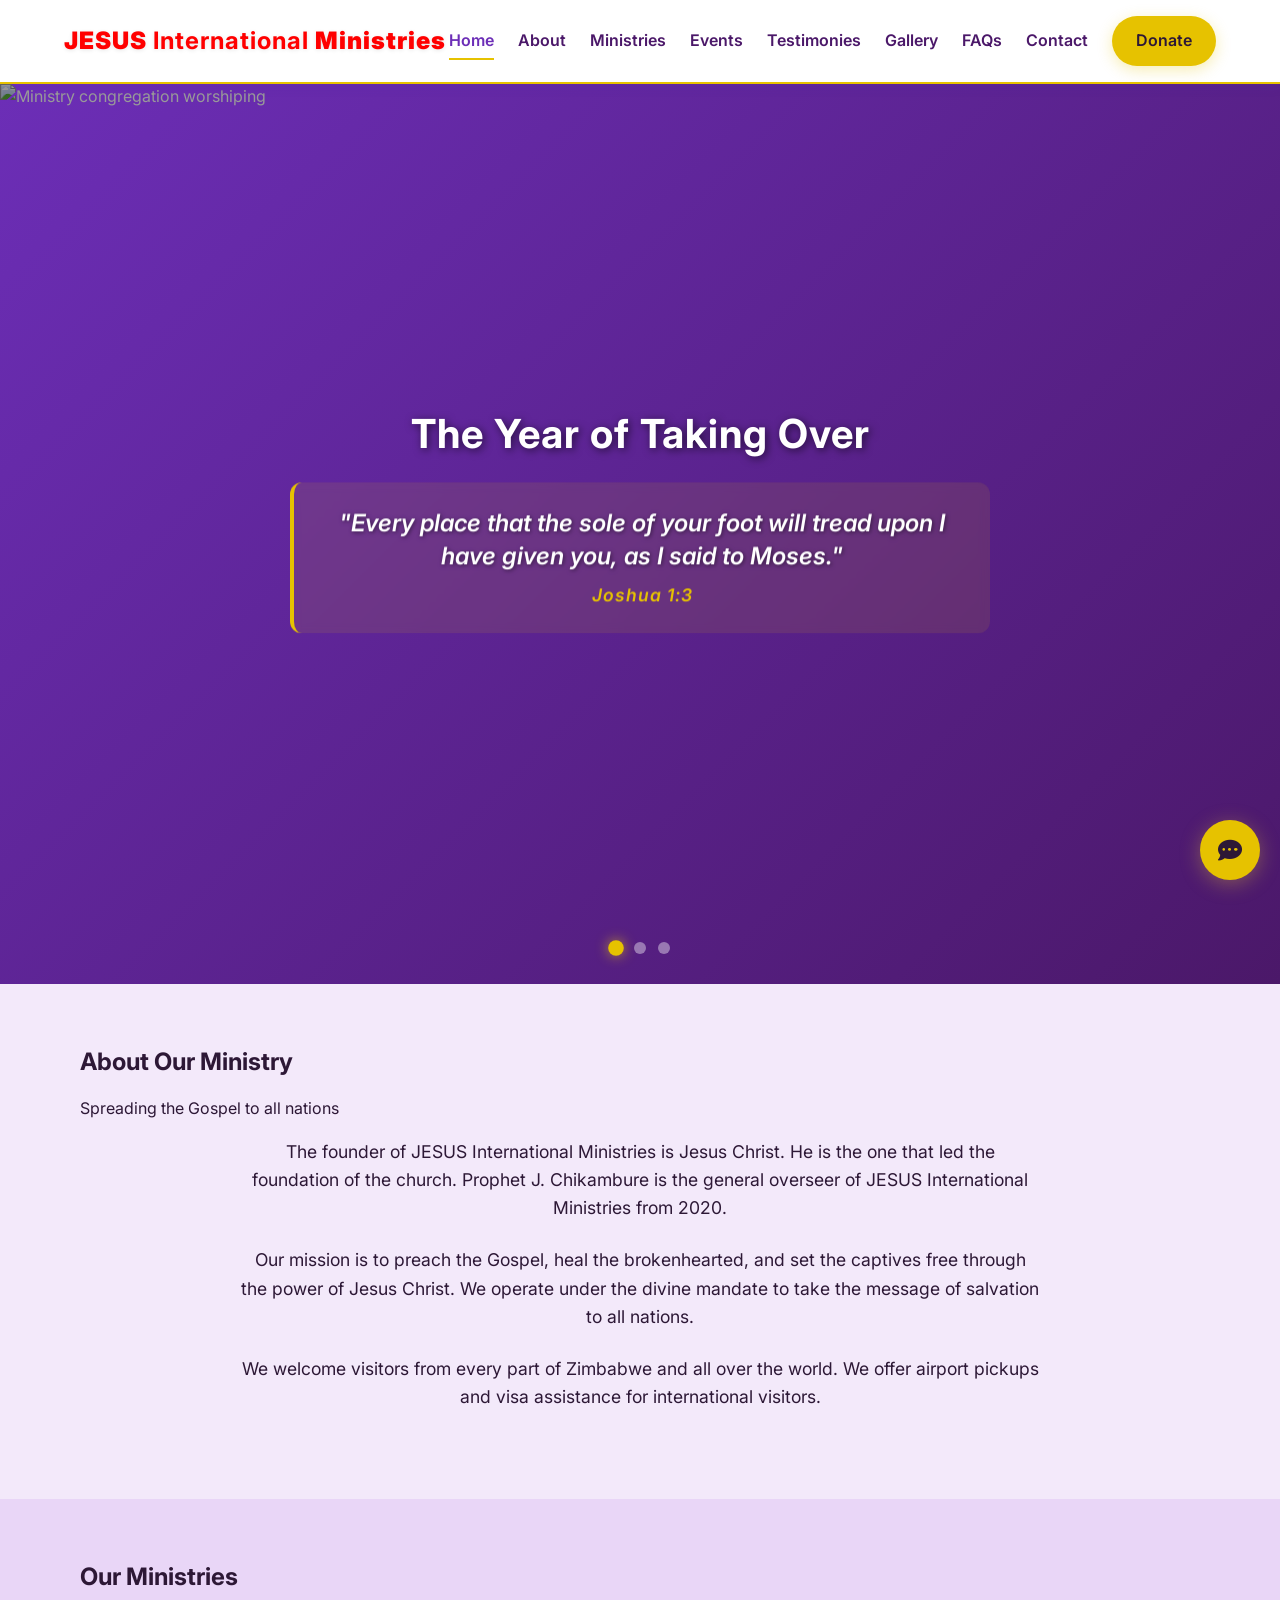
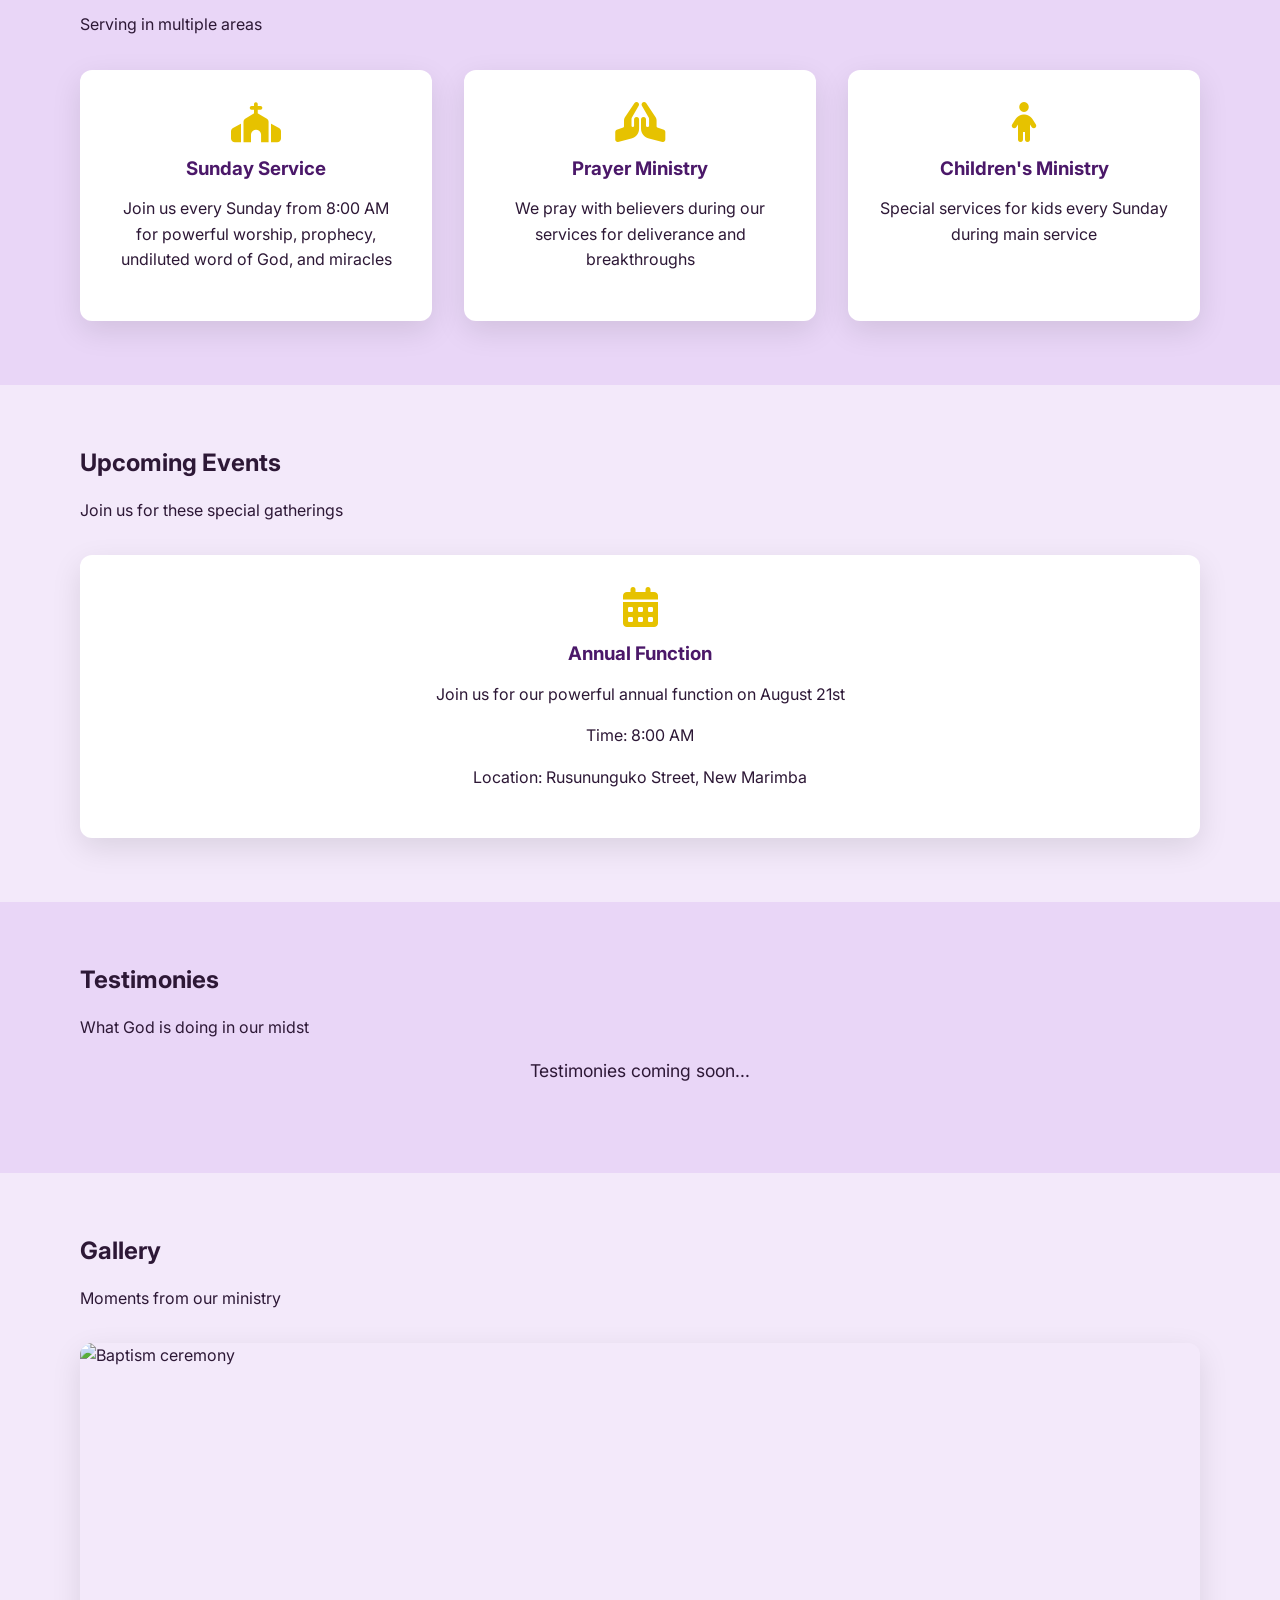
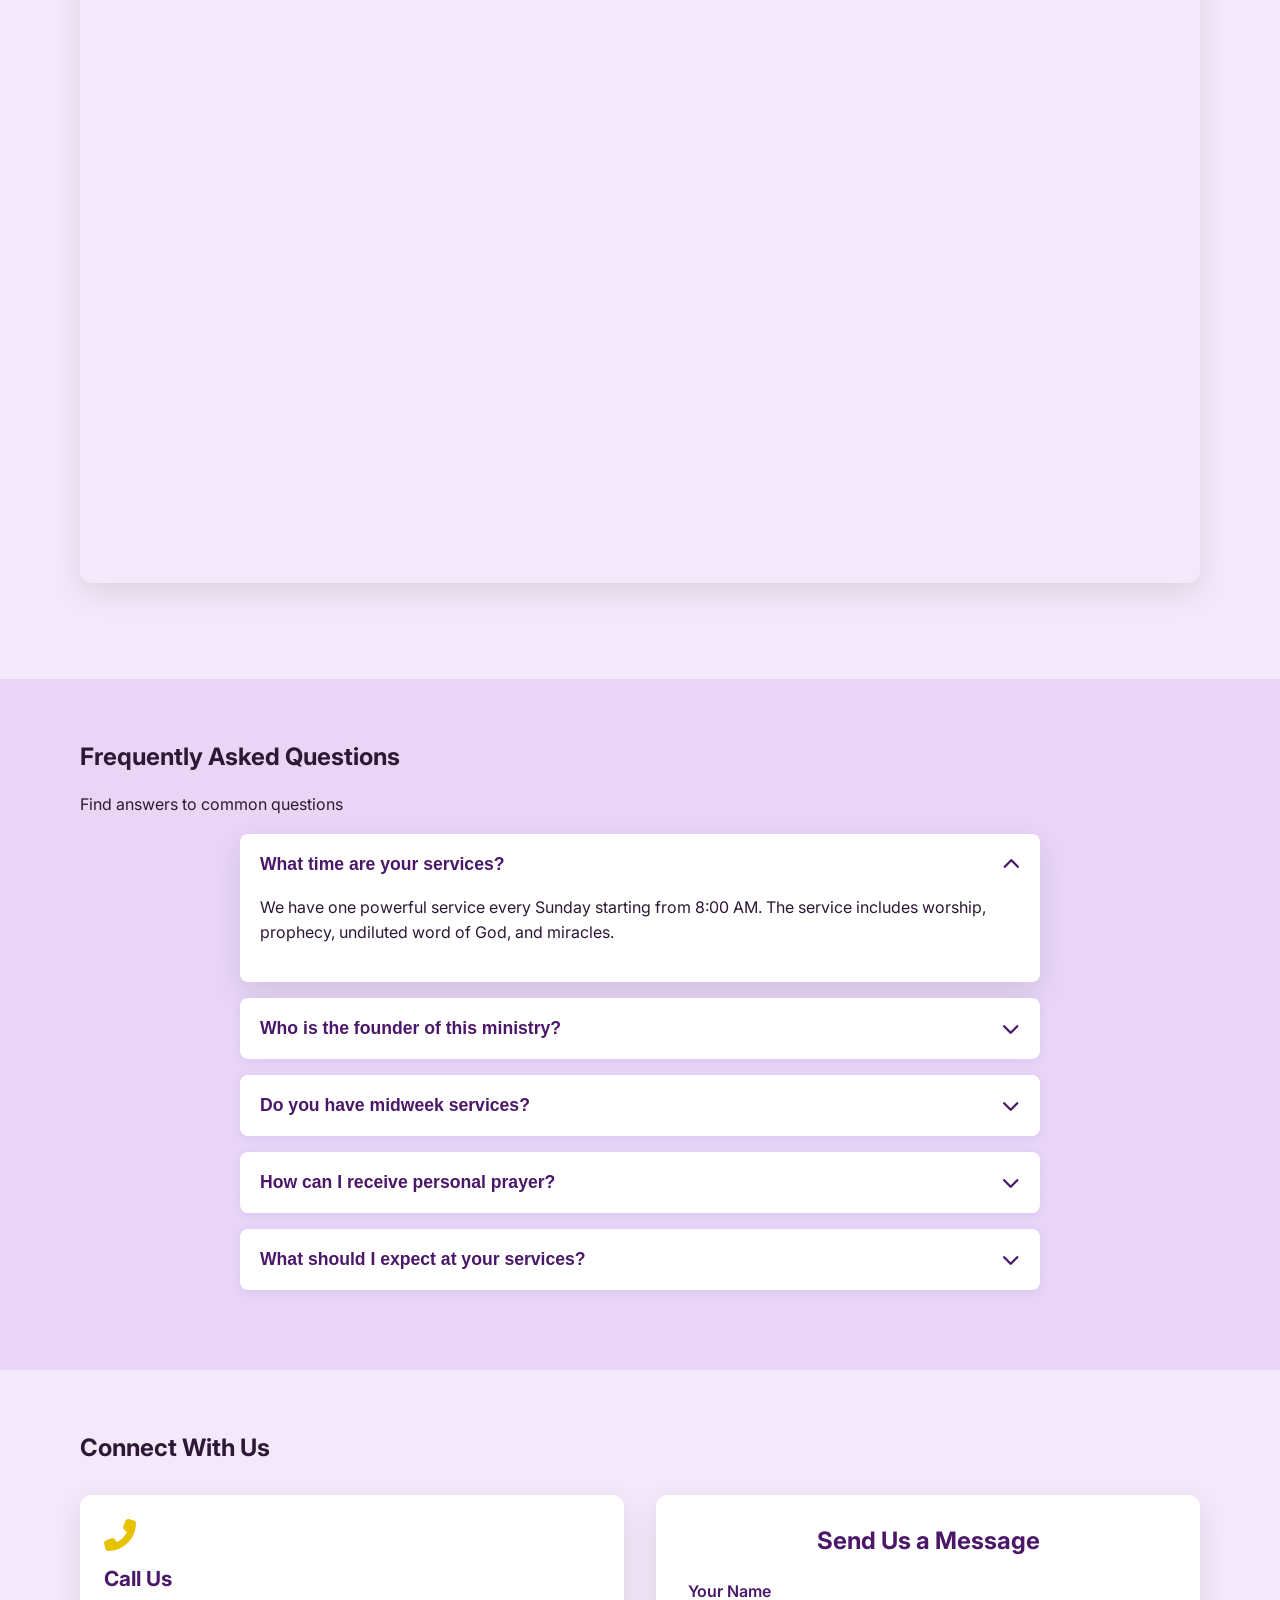
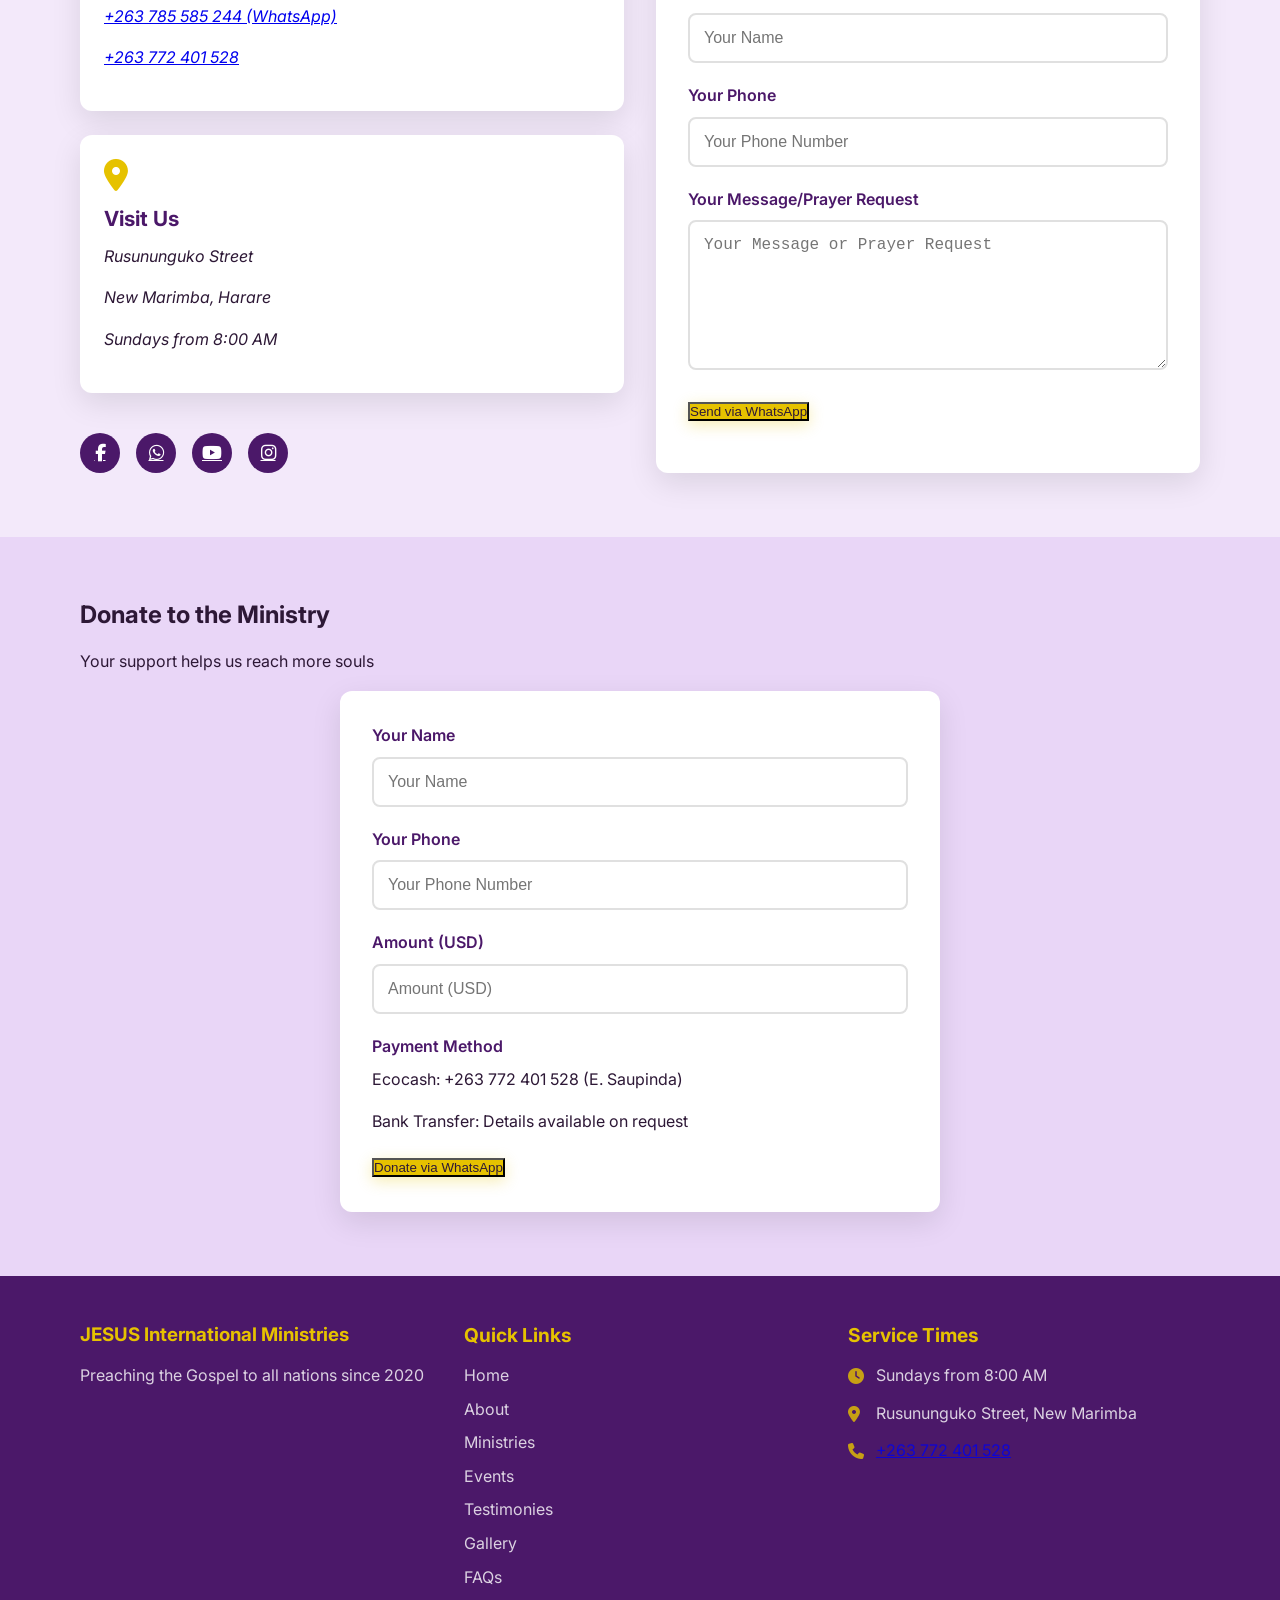
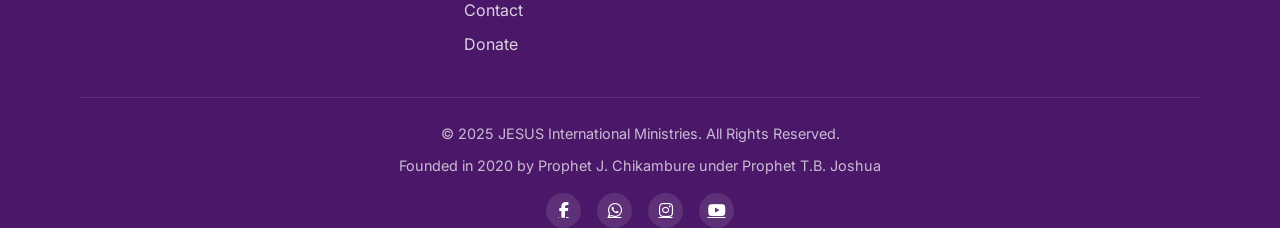
==== commit c8cba6ed: "Update index.html" ====
--- a/index.html
+++ b/index.html
@@ -89,7 +89,6 @@
       </header>
       
       <div class="about-content">
-        <p>JESUS International Ministries was founded in 2020 by Prophet J. Chikambure under the spiritual covering of Prophet T.B. Joshua. We believe in the power of the Holy Spirit to transform lives and communities through the message of Christ.</p>
         <p>The founder of JESUS International Ministries is Jesus Christ. He is the one that led the foundation of the church. Prophet J. Chikambure is the general overseer of JESUS International Ministries from 2020.</p>
         <p>Our mission is to preach the Gospel, heal the brokenhearted, and set the captives free through the power of Jesus Christ. We operate under the divine mandate to take the message of salvation to all nations.</p>
         <p>We welcome visitors from every part of Zimbabwe and all over the world. We offer airport pickups and visa assistance for international visitors.</p>
@@ -659,4 +658,5 @@
     document.querySelector('.faq-item').classList.add('active');
   </script>
 </body>
-</html>+
+</html>
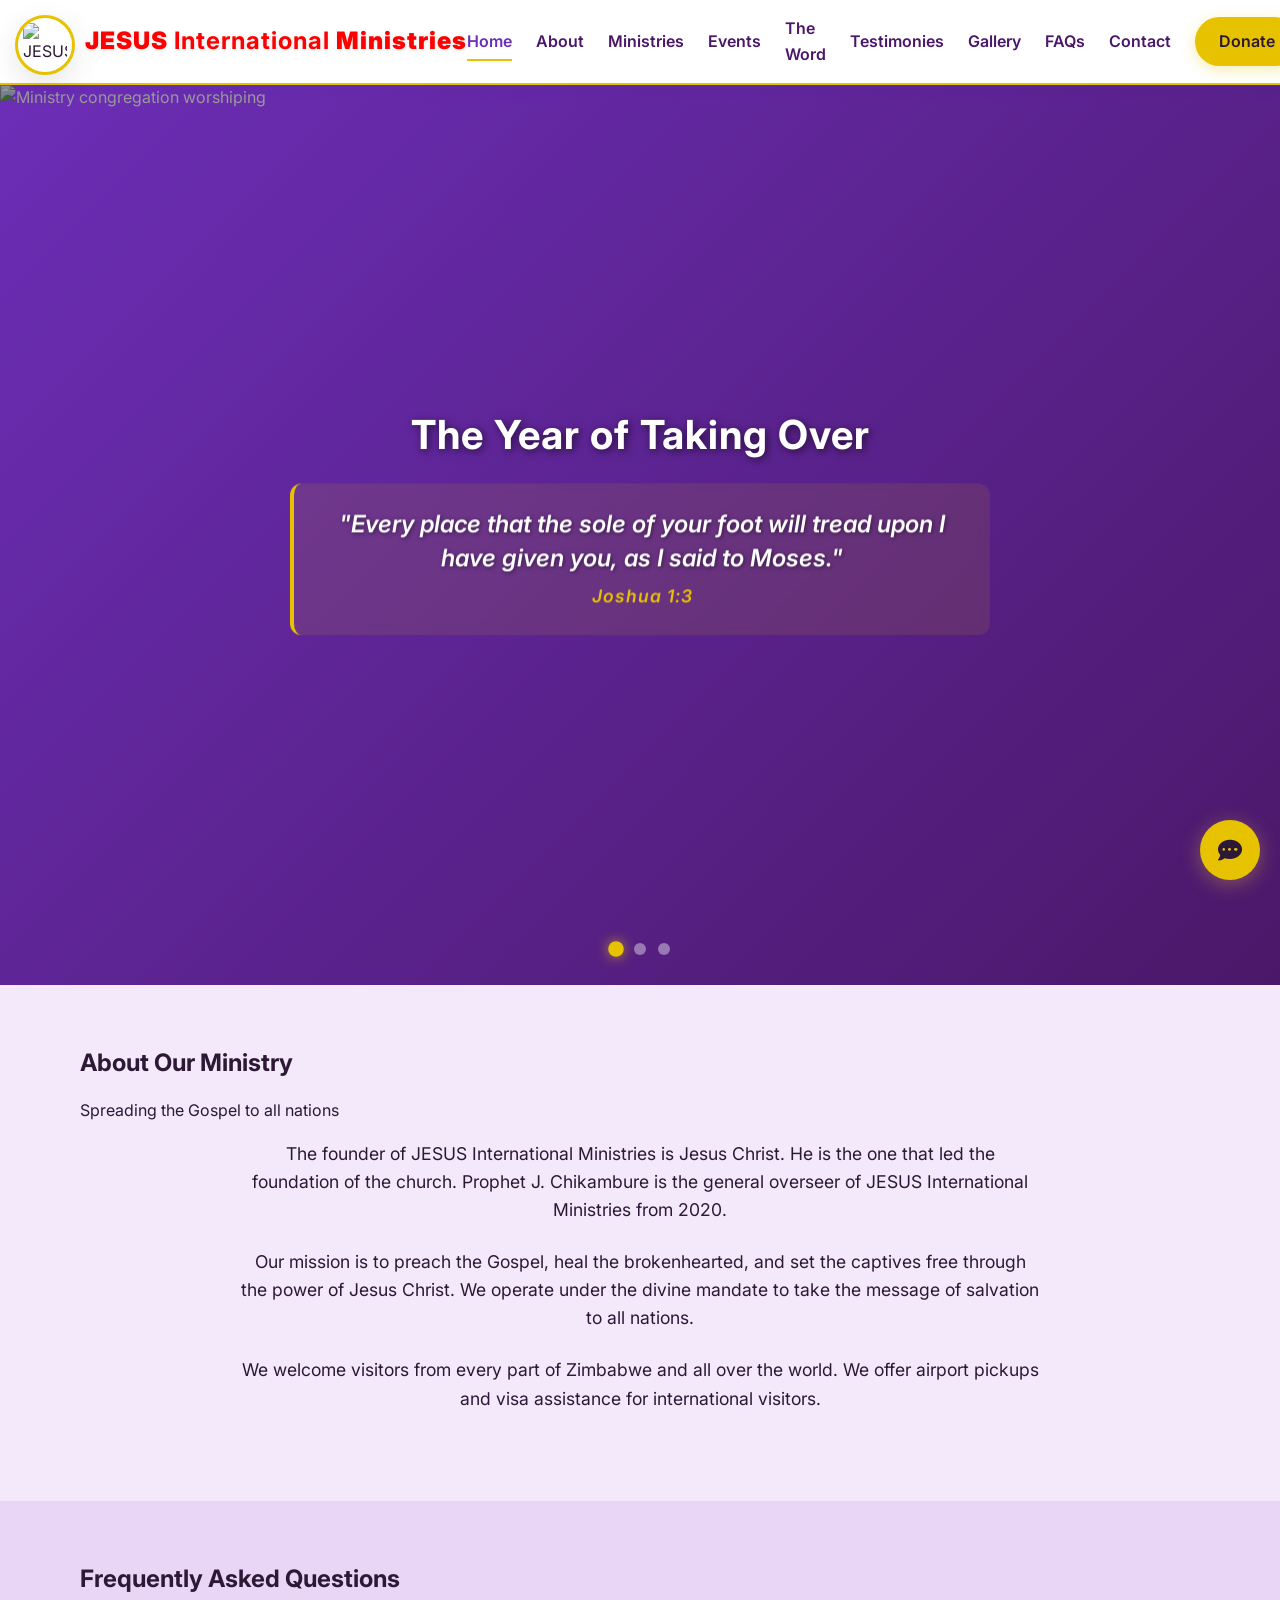
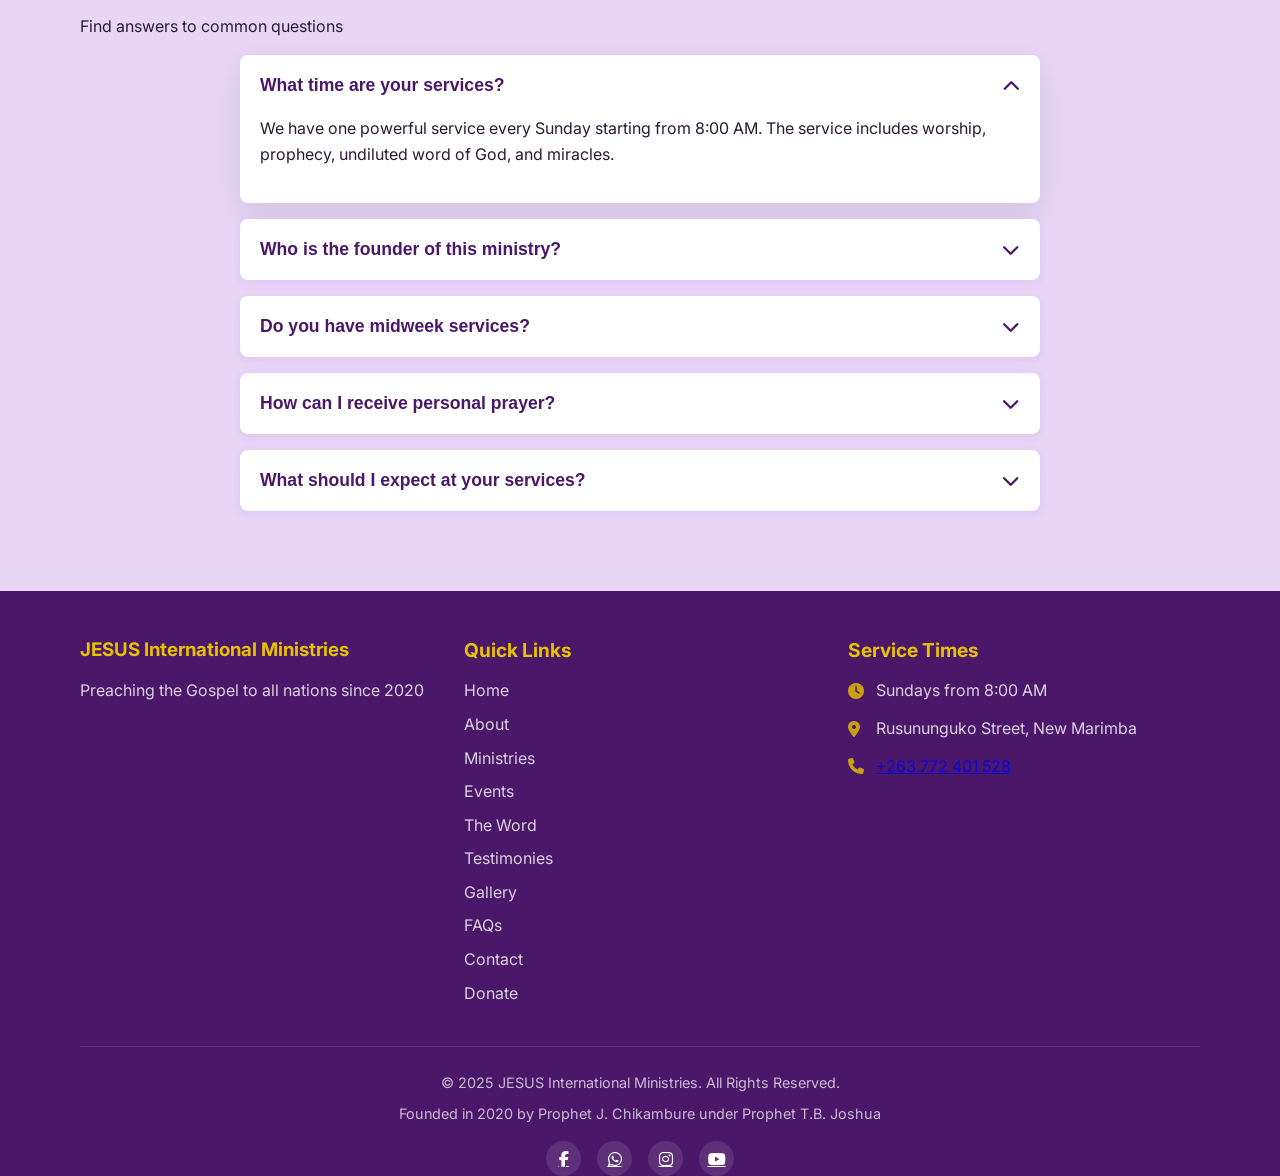
==== commit 41f79295: "Restore full site content (sermons, events, ministries, testimonies, contact, donate, gallery) Local" ====
--- a/index.html
+++ b/index.html
@@ -1,662 +1,251 @@
-<!DOCTYPE html>
-<html lang="en">
-<head>
-  <meta charset="UTF-8">
-  <meta name="viewport" content="width=device-width, initial-scale=1.0">
-  <meta name="description" content="JESUS International Ministries - Spreading the Gospel worldwide">
-  <title>JESUS International Ministries | Christian Ministry & Church</title>
-  <link href="https://fonts.googleapis.com/css2?family=Inter:wght@300;400;600;700&display=swap" rel="stylesheet">
-  <link rel="stylesheet" href="https://cdnjs.cloudflare.com/ajax/libs/font-awesome/6.4.0/css/all.min.css">
-  <link rel="stylesheet" href="style.css">
-</head>
-<body>
-  <!-- Navigation -->
-  <nav class="navbar">
-    <div class="logo">
-      <span class="logo-main" style="color: red;">JESUS</span>
-      <span class="logo-highlight" style="color: red;">International</span>
-      <span class="logo-main" style="color: red;">Ministries</span>
-    </div>
-    
-    <ul class="nav-links">
-      <li><a href="#home" class="nav-link active">Home</a></li>
-      <li><a href="#about" class="nav-link">About</a></li>
-      <li><a href="#ministries" class="nav-link">Ministries</a></li>
-      <li><a href="#events" class="nav-link">Events</a></li>
-      <li><a href="#testimonies" class="nav-link">Testimonies</a></li>
-      <li><a href="#gallery" class="nav-link">Gallery</a></li>
-      <li><a href="#faq" class="nav-link">FAQs</a></li>
-      <li><a href="#contact" class="nav-link">Contact</a></li>
-      <li><a href="#donate" class="nav-link donate-btn">Donate</a></li>
-    </ul>
-    
-    <div class="hamburger" aria-label="Mobile menu">
-      <div class="line"></div>
-      <div class="line"></div>
-      <div class="line"></div>
-    </div>
-  </nav>
-
-  <!-- Hero Slider -->
-  <section id="home" class="hero-slider">
-    <div class="slides">
-      <!-- Slide 1 -->
-      <div class="slide active">
-        <img src="https://i.postimg.cc/0M3VjS3m/slide1.jpg" alt="Ministry congregation worshiping" loading="lazy">
-        <div class="slide-content">
-          <h1>The Year of Taking Over</h1>
-          <div class="hero-verse-block">
-            <blockquote class="hero-verse">"Every place that the sole of your foot will tread upon I have given you, as I said to Moses."</blockquote>
-            <cite class="hero-verse-ref">Joshua 1:3</cite>
-          </div>
-        </div>
-      </div>
-      
-      <!-- Slide 2 -->
-      <div class="slide">
-        <img src="https://i.postimg.cc/Tpnt2pcL/slide2.jpg" alt="Worship service with raised hands" loading="lazy">
-        <div class="slide-content">
-          <h1>The Year of Taking Over</h1>
-          <div class="hero-verse-block">
-            <blockquote class="hero-verse">"Be strong and courageous. Do not be afraid; do not be discouraged, for the Lord your God will be with you wherever you go."</blockquote>
-            <cite class="hero-verse-ref">Joshua 1:9</cite>
-          </div>
-        </div>
-      </div>
-      
-      <!-- Slide 3 -->
-      <div class="slide">
-        <img src="https://i.postimg.cc/JyzxQKCZ/slide3.jpg" alt="Prayer session with people kneeling" loading="lazy">
-        <div class="slide-content">
-          <h1>The Year of Taking Over</h1>
-          <div class="hero-verse-block">
-            <blockquote class="hero-verse">"Have I not commanded you? Be strong and courageous. Do not be afraid; do not be discouraged."</blockquote>
-            <cite class="hero-verse-ref">Joshua 1:9</cite>
-          </div>
-        </div>
-      </div>
-    </div>
-    
-    <div class="slider-dots" aria-label="Slider navigation"></div>
-  </section>
-
-  <!-- About Section -->
-  <section id="about" class="section">
-    <div class="container">
-      <header class="section-header">
-        <h2>About Our Ministry</h2>
-        <p class="section-subtitle">Spreading the Gospel to all nations</p>
-      </header>
-      
-      <div class="about-content">
-        <p>The founder of JESUS International Ministries is Jesus Christ. He is the one that led the foundation of the church. Prophet J. Chikambure is the general overseer of JESUS International Ministries from 2020.</p>
-        <p>Our mission is to preach the Gospel, heal the brokenhearted, and set the captives free through the power of Jesus Christ. We operate under the divine mandate to take the message of salvation to all nations.</p>
-        <p>We welcome visitors from every part of Zimbabwe and all over the world. We offer airport pickups and visa assistance for international visitors.</p>
-      </div>
-    </div>
-  </section>
-
-  <!-- Ministries Section -->
-  <section id="ministries" class="section bg-light">
-    <div class="container">
-      <header class="section-header">
-        <h2>Our Ministries</h2>
-        <p class="section-subtitle">Serving in multiple areas</p>
-      </header>
-      
-      <div class="ministries-grid">
-        <div class="ministry-card">
-          <i class="fas fa-church"></i>
-          <h3>Sunday Service</h3>
-          <p>Join us every Sunday from 8:00 AM for powerful worship, prophecy, undiluted word of God, and miracles</p>
-        </div>
-        
-        <div class="ministry-card">
-          <i class="fas fa-hands-praying"></i>
-          <h3>Prayer Ministry</h3>
-          <p>We pray with believers during our services for deliverance and breakthroughs</p>
-        </div>
-        
-        <div class="ministry-card">
-          <i class="fas fa-child"></i>
-          <h3>Children's Ministry</h3>
-          <p>Special services for kids every Sunday during main service</p>
-        </div>
-      </div>
-    </div>
-  </section>
-
-  <!-- Upcoming Events -->
-  <section id="events" class="section">
-    <div class="container">
-      <header class="section-header">
-        <h2>Upcoming Events</h2>
-        <p class="section-subtitle">Join us for these special gatherings</p>
-      </header>
-      
-      <div class="ministries-grid">
-        <div class="ministry-card">
-          <i class="fas fa-calendar-alt"></i>
-          <h3>Annual Function</h3>
-          <p>Join us for our powerful annual function on August 21st</p>
-          <p>Time: 8:00 AM</p>
-          <p>Location: Rusununguko Street, New Marimba</p>
-        </div>
-      </div>
-    </div>
-  </section>
-
-  <!-- Testimonies Section -->
-  <section id="testimonies" class="section bg-light">
-    <div class="container">
-      <header class="section-header">
-        <h2>Testimonies</h2>
-        <p class="section-subtitle">What God is doing in our midst</p>
-      </header>
-      
-      <div class="about-content">
-        <p>Testimonies coming soon...</p>
-      </div>
-    </div>
-  </section>
-
-  <!-- Gallery Section -->
-  <section id="gallery" class="section">
-    <div class="container">
-      <header class="section-header">
-        <h2>Gallery</h2>
-        <p class="section-subtitle">Moments from our ministry</p>
-      </header>
-      
-      <div class="gallery-container">
-        <figure class="gallery-item">
-          <img src="https://i.postimg.cc/xN19fWwq/gallery1.jpg" alt="Baptism ceremony" class="gallery-img" loading="lazy">
-          <figcaption>Baptism Service - June 2023</figcaption>
-        </figure>
-        <figure class="gallery-item">
-          <img src="https://i.postimg.cc/tZRKWF2M/gallery2.jpg" alt="Bible study group" class="gallery-img" loading="lazy">
-          <figcaption>Prophetic Service - April 2023</figcaption>
-        </figure>
-        <figure class="gallery-item">
-          <img src="https://i.postimg.cc/Th18Pqyy/gallery3.jpg" alt="Children's ministry" class="gallery-img" loading="lazy">
-          <figcaption>Children's Ministry</figcaption>
-        </figure>
-        <figure class="gallery-item">
-          <img src="https://i.postimg.cc/Ffpqr7Ng/gallery4.jpg" alt="Missionary work" class="gallery-img" loading="lazy">
-          <figcaption>Healing Service - March 2023</figcaption>
-        </figure>
-      </div>
-      
-      <div class="gallery-nav">
-        <button class="gallery-prev" aria-label="Previous image">← Previous</button>
-        <button class="gallery-next" aria-label="Next image">Next →</button>
-      </div>
-    </div>
-  </section>
-
-  <!-- FAQ Section -->
-  <section id="faq" class="section bg-light">
-    <div class="container">
-      <header class="section-header">
-        <h2>Frequently Asked Questions</h2>
-        <p class="section-subtitle">Find answers to common questions</p>
-      </header>
-      
-      <div class="faq-container">
-        <div class="faq-item active">
-          <button class="faq-question">
-            <span>What time are your services?</span>
-            <i class="fas fa-chevron-down"></i>
-          </button>
-          <div class="faq-answer">
-            <p>We have one powerful service every Sunday starting from 8:00 AM. The service includes worship, prophecy, undiluted word of God, and miracles.</p>
-          </div>
-        </div>
-        
-        <div class="faq-item">
-          <button class="faq-question">
-            <span>Who is the founder of this ministry?</span>
-            <i class="fas fa-chevron-down"></i>
-          </button>
-          <div class="faq-answer">
-            <p>The founder of JESUS International Ministries is Jesus Christ. Prophet J. Chikambure is the general overseer of the ministry from 2020 under the spiritual covering of Prophet T.B. Joshua.</p>
-          </div>
-        </div>
-        
-        <div class="faq-item">
-          <button class="faq-question">
-            <span>Do you have midweek services?</span>
-            <i class="fas fa-chevron-down"></i>
-          </button>
-          <div class="faq-answer">
-            <p>Currently we only meet on Sundays from 8:00 AM for our main service. All ministry activities including prayer happen during this time.</p>
-          </div>
-        </div>
-        
-        <div class="faq-item">
-          <button class="faq-question">
-            <span>How can I receive personal prayer?</span>
-            <i class="fas fa-chevron-down"></i>
-          </button>
-          <div class="faq-answer">
-            <p>We pray for everyone during our Sunday service. You can also submit prayer requests through our contact form or WhatsApp line.</p>
-          </div>
-        </div>
-        
-        <div class="faq-item">
-          <button class="faq-question">
-            <span>What should I expect at your services?</span>
-            <i class="fas fa-chevron-down"></i>
-          </button>
-          <div class="faq-answer">
-            <p>Expect powerful worship, anointed teaching from God's Word, and manifestation of the Holy Spirit's power with healings, deliverance, and miracles.</p>
-          </div>
-        </div>
-      </div>
-    </div>
-  </section>
-
-  <!-- Contact Section -->
-  <section id="contact" class="section">
-    <div class="container">
-      <header class="section-header">
-        <h2>Connect With Us</h2>
-      </header>
-      
-      <div class="contact-grid">
-        <div class="contact-info">
-          <article class="info-card">
-            <i class="fas fa-phone-alt" aria-hidden="true"></i>
-            <h3>Call Us</h3>
-            <address>
-              <p><a href="https://wa.me/263785585244">+263 785 585 244 (WhatsApp)</a></p>
-              <p><a href="tel:+263772401528">+263 772 401 528</a></p>
-            </address>
-          </article>
-          
-          <article class="info-card">
-            <i class="fas fa-map-marker-alt" aria-hidden="true"></i>
-            <h3>Visit Us</h3>
-            <address>
-              <p>Rusununguko Street</p>
-              <p>New Marimba, Harare</p>
-              <p>Sundays from 8:00 AM</p>
-            </address>
-          </article>
-          
-          <div class="social-links">
-            <a href="https://facebook.com/JIMISTRIE" class="social-icon" aria-label="Facebook"><i class="fab fa-facebook-f"></i></a>
-            <a href="https://wa.me/263785585244" class="social-icon" aria-label="WhatsApp"><i class="fab fa-whatsapp"></i></a>
-            <a href="https://youtube.com/jesusinternationalministries" class="social-icon" aria-label="YouTube"><i class="fab fa-youtube"></i></a>
-            <a href="https://instagram.com/jesus_international_ministries" class="social-icon" aria-label="Instagram"><i class="fab fa-instagram"></i></a>
-          </div>
-        </div>
-        
-        <div class="contact-form">
-          <h3>Send Us a Message</h3>
-          <form id="contactForm" action="https://wa.me/263785585244" method="GET" target="_blank">
-            <div class="form-group">
-              <label for="contact-name">Your Name</label>
-              <input type="text" id="contact-name" name="name" placeholder="Your Name" required>
-            </div>
-            <div class="form-group">
-              <label for="contact-phone">Your Phone</label>
-              <input type="tel" id="contact-phone" name="phone" placeholder="Your Phone Number" required>
-            </div>
-            <div class="form-group">
-              <label for="contact-message">Your Message/Prayer Request</label>
-              <textarea id="contact-message" name="text" placeholder="Your Message or Prayer Request" required></textarea>
-            </div>
-            <button type="submit" class="btn-gold">Send via WhatsApp</button>
-          </form>
-        </div>
-      </div>
-    </div>
-  </section>
-
-  <!-- Donate Section -->
-  <section id="donate" class="section bg-light">
-    <div class="container">
-      <header class="section-header">
-        <h2>Donate to the Ministry</h2>
-        <p class="section-subtitle">Your support helps us reach more souls</p>
-      </header>
-      
-      <form id="donationForm" class="donation-form" action="https://wa.me/263772401528" method="GET" target="_blank">
-        <div class="form-group">
-          <label for="donor-name">Your Name</label>
-          <input type="text" id="donor-name" name="name" placeholder="Your Name" required>
-        </div>
-        <div class="form-group">
-          <label for="donor-phone">Your Phone</label>
-          <input type="tel" id="donor-phone" name="phone" placeholder="Your Phone Number" required>
-        </div>
-        <div class="form-group">
-          <label for="donation-amount">Amount (USD)</label>
-          <input type="number" id="donation-amount" name="amount" placeholder="Amount (USD)" required>
-        </div>
-        <div class="form-group">
-          <label>Payment Method</label>
-            <p>Ecocash: +263 772 401 528 (E. Saupinda)</p>
-            <p>Bank Transfer: Details available on request</p>
-        </div>
-        <button type="submit" class="btn-gold">Donate via WhatsApp</button>
-      </form>
-    </div>
-  </section>
-
-  <!-- Footer -->
-  <footer class="footer">
-    <div class="container">
-      <div class="footer-content">
-        <div class="footer-logo">
-          <h3>JESUS International Ministries</h3>
-          <p>Preaching the Gospel to all nations since 2020</p>
-        </div>
-        
-        <div class="footer-links">
-          <h4>Quick Links</h4>
-          <ul>
-            <li><a href="#home">Home</a></li>
-            <li><a href="#about">About</a></li>
-            <li><a href="#ministries">Ministries</a></li>
-            <li><a href="#events">Events</a></li>
-            <li><a href="#testimonies">Testimonies</a></li>
-            <li><a href="#gallery">Gallery</a></li>
-            <li><a href="#faq">FAQs</a></li>
-            <li><a href="#contact">Contact</a></li>
-            <li><a href="#donate">Donate</a></li>
-          </ul>
-        </div>
-        
-        <div class="footer-contact">
-          <h4>Service Times</h4>
-          <p><i class="fas fa-clock"></i> Sundays from 8:00 AM</p>
-          <p><i class="fas fa-map-marker-alt"></i> Rusununguko Street, New Marimba</p>
-          <p><i class="fas fa-phone"></i> <a href="tel:+263772401528">+263 772 401 528</a></p>
-        </div>
-      </div>
-      
-      <div class="footer-bottom">
-        <p>&copy; 2025 JESUS International Ministries. All Rights Reserved.</p>
-        <p>Founded in 2020 by Prophet J. Chikambure under Prophet T.B. Joshua</p>
-        <div class="footer-social">
-          <a href="https://facebook.com/JIMISTRIE" aria-label="Facebook"><i class="fab fa-facebook-f"></i></a>
-          <a href="https://wa.me/263785585244" aria-label="WhatsApp"><i class="fab fa-whatsapp"></i></a>
-          <a href="https://instagram.com/jesus_international_ministries" aria-label="Instagram"><i class="fab fa-instagram"></i></a>
-          <a href="https://youtube.com/jesusinternationalministries" aria-label="YouTube"><i class="fab fa-youtube"></i></a>
-        </div>
-      </div>
-    </div>
-  </footer>
-
-  <!-- Chatbot Widget -->
-  <aside class="chatbot-container" id="chatbot" aria-label="Ministry assistant chatbot">
-    <header class="chatbot-header">
-      <span class="chatbot-label">AI Chatbot</span>
-      <h3>Ministry Prayer Assistant</h3>
-      <button class="close-chat" aria-label="Close chatbot">&times;</button>
-    </header>
-    
-    <div class="chatbot-messages" id="chat-messages">
-      <div class="message bot-message">
-        <div class="message-content">
-          <p>Hello! I'm here to help you. You can ask about:</p>
-          <ul>
-            <li>Service times (Sundays from 8:00 AM)</li>
-            <li>Prayer requests</li>
-            <li>Ministry programs</li>
-            <li>Location directions</li>
-          </ul>
-        </div>
-      </div>
-    </div>
-    
-    <div class="chatbot-input">
-      <input type="text" id="user-input" placeholder="Type your message..." aria-label="Type your message">
-      <button id="send-btn" aria-label="Send message" class="send-btn">
-        <i class="fas fa-paper-plane"></i>
-        <span class="send-text">Send</span>
-      </button>
-    </div>
-  </aside>
-
-  <button class="chatbot-btn" id="chatbot-toggler" aria-label="Open chatbot">
-    <i class="fas fa-comment-dots"></i>
-  </button>
-
-  <script>
-    // Mobile menu toggle
-    const hamburger = document.querySelector('.hamburger');
-    const navLinks = document.querySelector('.nav-links');
-    const navLinksItems = document.querySelectorAll('.nav-links li');
-    
-    hamburger.addEventListener('click', () => {
-      navLinks.classList.toggle('active');
-      hamburger.classList.toggle('active');
-    });
-
-    // Close mobile menu when clicking a link
-    document.querySelectorAll('.nav-link').forEach(link => {
-      link.addEventListener('click', () => {
-        navLinks.classList.remove('active');
-        hamburger.classList.remove('active');
-        
-        // Update active state
-        document.querySelectorAll('.nav-link').forEach(item => {
-          item.classList.remove('active');
-        });
-        link.classList.add('active');
-      });
-    });
-
-    // Smooth scrolling for navigation
-    document.querySelectorAll('a[href^="#"]').forEach(anchor => {
-      anchor.addEventListener('click', function(e) {
-        e.preventDefault();
-        
-        const targetId = this.getAttribute('href');
-        const targetElement = document.querySelector(targetId);
-        
-        if (targetElement) {
-          window.scrollTo({
-            top: targetElement.offsetTop - 80,
-            behavior: 'smooth'
-          });
-        }
-      });
-    });
-
-    // Slider Functionality
-    let currentSlide = 0;
-    const slides = document.querySelectorAll('.slide');
-    const dotsContainer = document.querySelector('.slider-dots');
-    
-    // Create dots
-    slides.forEach((_, i) => {
-      const dot = document.createElement('div');
-      dot.classList.add('dot');
-      if (i === 0) dot.classList.add('active');
-      dot.addEventListener('click', () => {
-        goToSlide(i);
-      });
-      dotsContainer.appendChild(dot);
-    });
-    
-    function goToSlide(slideIndex) {
-      slides.forEach((slide, i) => {
-        slide.classList.toggle('active', i === slideIndex);
-      });
-      
-      document.querySelectorAll('.dot').forEach((dot, i) => {
-        dot.classList.toggle('active', i === slideIndex);
-      });
-      
-      currentSlide = slideIndex;
-    }
-    
-    function nextSlide() {
-      currentSlide = (currentSlide + 1) % slides.length;
-      goToSlide(currentSlide);
-    }
-    
-    // Auto-advance slides every 5 seconds
-    setInterval(nextSlide, 5000);
-    
-    // Gallery Functionality
-    let currentGalleryIndex = 0;
-    const galleryItems = document.querySelectorAll('.gallery-item');
-    const totalItems = galleryItems.length;
-
-    function showGalleryItem(index) {
-      galleryItems.forEach(item => item.style.display = 'none');
-      galleryItems[index].style.display = 'block';
-    }
-
-    document.querySelector('.gallery-prev').addEventListener('click', () => {
-      currentGalleryIndex = (currentGalleryIndex - 1 + totalItems) % totalItems;
-      showGalleryItem(currentGalleryIndex);
-    });
-
-    document.querySelector('.gallery-next').addEventListener('click', () => {
-      currentGalleryIndex = (currentGalleryIndex + 1) % totalItems;
-      showGalleryItem(currentGalleryIndex);
-    });
-
-    // Initialize gallery
-    showGalleryItem(currentGalleryIndex);
-
-    // FAQ Toggle Functionality
-    document.querySelectorAll('.faq-question').forEach(question => {
-      question.addEventListener('click', () => {
-        const faqItem = question.parentElement;
-        const answer = question.nextElementSibling;
-        const icon = question.querySelector('i');
-        
-        // Toggle this item
-        faqItem.classList.toggle('active');
-        
-        // Close other items
-        document.querySelectorAll('.faq-item').forEach(item => {
-          if (item !== faqItem) {
-            item.classList.remove('active');
-            item.querySelector('.faq-question i').classList.replace('fa-chevron-up', 'fa-chevron-down');
-          }
-        });
-        
-        // Toggle icon
-        if (faqItem.classList.contains('active')) {
-          icon.classList.replace('fa-chevron-down', 'fa-chevron-up');
-        } else {
-          icon.classList.replace('fa-chevron-up', 'fa-chevron-down');
-        }
-      });
-    });
-
-    // Chatbot Functionality
-    const chatbotToggler = document.getElementById('chatbot-toggler');
-    const chatbot = document.getElementById('chatbot');
-    const closeChat = document.querySelector('.close-chat');
-    const chatMessages = document.getElementById('chat-messages');
-    const userInput = document.getElementById('user-input');
-    const sendBtn = document.getElementById('send-btn');
-    
-    // Toggle chatbot visibility
-    chatbotToggler.addEventListener('click', () => {
-      chatbot.classList.toggle('active');
-      // Focus input when chatbot opens
-      if (chatbot.classList.contains('active')) {
-        setTimeout(() => {
-          userInput.focus();
-        }, 300);
-      }
-    });
-    
-    closeChat.addEventListener('click', () => {
-      chatbot.classList.remove('active');
-    });
-    
-    // Hardcoded chatbot responses
-    const botResponses = {
-      'hello': 'Hello! How can I help you today?',
-      'hi': 'Hi there! What would you like to know about our ministry?',
-      'service': 'Our service is every Sunday from 8:00 AM at Rusununguko Street, New Marimba. Includes worship, prophecy, undiluted word and miracles.',
-      'time': 'We meet every Sunday from 8:00 AM for our powerful service.',
-      'sunday': 'Join us every Sunday from 8:00 AM for worship, the Word, and prayer with manifestations of God\'s power.',
-      'prayer': 'We pray for everyone during our Sunday service. You can also submit prayer requests through our contact form or WhatsApp.',
-      'location': 'We are located at Rusununguko Street, New Marimba, Harare. Services every Sunday from 8:00 AM.',
-      'address': 'Our physical address is Rusununguko Street, New Marimba. See you Sunday at 8:00 AM!',
-      'contact': 'You can reach us at +263 785 585 244 (WhatsApp) or +263 772 401 528',
-      'donate': 'Thank you for your interest in supporting the ministry! You can donate via Ecocash (+263 772 401 528 - E. Saupinda) or through our donation form.',
-      'founder': 'The founder of JESUS International Ministries is Jesus Christ. Prophet J. Chikambure is the general overseer from 2020 under Prophet T.B. Joshua.',
-      'prophet': 'Our ministry is led by Prophet J. Chikambure, who was spiritually fathered by Prophet T.B. Joshua.',
-      'children': 'We have a vibrant children\'s ministry during our Sunday services from 8:00 AM.',
-      'healing': 'We believe in God\'s power to heal. Join us Sundays from 8:00 AM for prayer and healing.',
-      'deliverance': 'God is setting people free every Sunday during our services from 8:00 AM.'
-    };
-    
-    // Default fallback response
-    const defaultResponse = "I'm sorry, I didn't understand that. You can ask about:<br>- Service times (Sundays from 8:00 AM)<br>- Location (Rusununguko Street, New Marimba)<br>- Prayer requests<br>- Our founder (Jesus Christ with Prophet J. Chikambure as overseer)";
-    
-    // Process user message
-    function processUserMessage(message) {
-      message = message.toLowerCase();
-      
-      // Check for matching keywords
-      for (const [keyword, response] of Object.entries(botResponses)) {
-        if (message.includes(keyword)) {
-          return response;
-        }
-      }
-      
-      return defaultResponse;
-    }
-    
-    // Add message to chat
-    function addMessage(content, isUser = false) {
-      const messageDiv = document.createElement('div');
-      messageDiv.classList.add('message');
-      messageDiv.classList.add(isUser ? 'user-message' : 'bot-message');
-      
-      const contentDiv = document.createElement('div');
-      contentDiv.classList.add('message-content');
-      contentDiv.innerHTML = `<p>${content}</p>`;
-      
-      messageDiv.appendChild(contentDiv);
-      chatMessages.appendChild(messageDiv);
-      
-      // Scroll to bottom
-      chatMessages.scrollTop = chatMessages.scrollHeight;
-    }
-    
-    // Handle send button click
-    sendBtn.addEventListener('click', sendMessage);
-    
-    // Handle Enter key
-    userInput.addEventListener('keypress', (e) => {
-      if (e.key === 'Enter') {
-        sendMessage();
-      }
-    });
-    
-    function sendMessage() {
-      const message = userInput.value.trim();
-      if (message === '') return;
-      
-      // Add user message
-      addMessage(message, true);
-      userInput.value = '';
-      
-      // Simulate typing delay
-      setTimeout(() => {
-        const response = processUserMessage(message);
-        addMessage(response);
-      }, 500); // Reduced delay for smoother experience
-    }
-    
-    // Set first FAQ as active by default
-    document.querySelector('.faq-item').classList.add('active');
-  </script>
-</body>
-
-</html>
+<!DOCTYPE html>
+<html lang="en">
+<head>
+  <meta charset="UTF-8">
+  <meta name="viewport" content="width=device-width, initial-scale=1.0">
+  <meta name="description" content="JESUS International Ministries - Spreading the Gospel worldwide">
+  <title>JESUS International Ministries | Christian Ministry & Church</title>
+  <link href="https://fonts.googleapis.com/css2?family=Inter:wght@300;400;600;700&display=swap" rel="stylesheet">
+  <link rel="stylesheet" href="https://cdnjs.cloudflare.com/ajax/libs/font-awesome/6.4.0/css/all.min.css">
+  <link rel="stylesheet" href="style.css">
+  <link rel="icon" href="https://i.imgur.com/GxYY3ve.jpg" type="image/jpeg">
+</head>
+<body>
+  <!-- Navigation -->
+  <nav class="navbar">
+    <div class="logo">
+      <span class="logo-main" style="color: red;">JESUS</span>
+      <span class="logo-highlight" style="color: red;">International</span>
+      <span class="logo-main" style="color: red;">Ministries</span>
+    </div>
+    
+    <ul class="nav-links">
+      <li><a href="index.html" class="nav-link active">Home</a></li>
+      <li><a href="#about" class="nav-link">About</a></li>
+      <li><a href="ministries.html" class="nav-link">Ministries</a></li>
+      <li><a href="events.html" class="nav-link">Events</a></li>
+      <li><a href="sermons.html" class="nav-link">The Word</a></li>
+      <li><a href="testimonies.html" class="nav-link">Testimonies</a></li>
+      <li><a href="gallery.html" class="nav-link">Gallery</a></li>
+      <li><a href="#faq" class="nav-link">FAQs</a></li>
+      <li><a href="contact.html" class="nav-link">Contact</a></li>
+      <li><a href="donate.html" class="nav-link donate-btn">Donate</a></li>
+    </ul>
+    
+    <div class="hamburger" aria-label="Mobile menu">
+      <div class="line"></div>
+      <div class="line"></div>
+      <div class="line"></div>
+    </div>
+  </nav>
+
+  <!-- Hero Slider -->
+  <section id="home" class="hero-slider">
+    <div class="slides">
+      <!-- Slide 1 -->
+      <div class="slide active">
+        <img src="https://i.imgur.com/hWX5cPb.jpg" alt="Ministry congregation worshiping" loading="lazy">
+        <div class="slide-content">
+          <h1>The Year of Taking Over</h1>
+          <div class="hero-verse-block">
+            <blockquote class="hero-verse">"Every place that the sole of your foot will tread upon I have given you, as I said to Moses."</blockquote>
+            <cite class="hero-verse-ref">Joshua 1:3</cite>
+          </div>
+        </div>
+      </div>
+      
+      <!-- Slide 2 -->
+      <div class="slide">
+        <img src="https://i.imgur.com/kwvvZhg.jpg" alt="Worship service with raised hands" loading="lazy">
+        <div class="slide-content">
+          <h1>The Year of Taking Over</h1>
+          <div class="hero-verse-block">
+            <blockquote class="hero-verse">"Be strong and courageous. Do not be afraid; do not be discouraged, for the Lord your God will be with you wherever you go."</blockquote>
+            <cite class="hero-verse-ref">Joshua 1:9</cite>
+          </div>
+        </div>
+      </div>
+      
+      <!-- Slide 3 -->
+      <div class="slide">
+        <img src="https://i.imgur.com/svvTBcJ.jpg" alt="Prayer session with people kneeling" loading="lazy">
+        <div class="slide-content">
+          <h1>The Year of Taking Over</h1>
+          <div class="hero-verse-block">
+            <blockquote class="hero-verse">"Have I not commanded you? Be strong and courageous. Do not be afraid; do not be discouraged."</blockquote>
+            <cite class="hero-verse-ref">Joshua 1:9</cite>
+          </div>
+        </div>
+      </div>
+    </div>
+    
+    <div class="slider-dots" aria-label="Slider navigation"></div>
+  </section>
+
+  <!-- About Section -->
+  <section id="about" class="section">
+    <div class="container">
+      <header class="section-header">
+        <h2>About Our Ministry</h2>
+        <p class="section-subtitle">Spreading the Gospel to all nations</p>
+      </header>
+      
+      <div class="about-content">
+        <p>The founder of JESUS International Ministries is Jesus Christ. He is the one that led the foundation of the church. Prophet J. Chikambure is the general overseer of JESUS International Ministries from 2020.</p>
+        <p>Our mission is to preach the Gospel, heal the brokenhearted, and set the captives free through the power of Jesus Christ. We operate under the divine mandate to take the message of salvation to all nations.</p>
+        <p>We welcome visitors from every part of Zimbabwe and all over the world. We offer airport pickups and visa assistance for international visitors.</p>
+      </div>
+    </div>
+  </section>
+
+  <!-- FAQ Section -->
+  <section id="faq" class="section bg-light">
+    <div class="container">
+      <header class="section-header">
+        <h2>Frequently Asked Questions</h2>
+        <p class="section-subtitle">Find answers to common questions</p>
+      </header>
+      
+      <div class="faq-container">
+        <div class="faq-item active">
+          <button class="faq-question">
+            <span>What time are your services?</span>
+            <i class="fas fa-chevron-down"></i>
+          </button>
+          <div class="faq-answer">
+            <p>We have one powerful service every Sunday starting from 8:00 AM. The service includes worship, prophecy, undiluted word of God, and miracles.</p>
+          </div>
+        </div>
+        
+        <div class="faq-item">
+          <button class="faq-question">
+            <span>Who is the founder of this ministry?</span>
+            <i class="fas fa-chevron-down"></i>
+          </button>
+          <div class="faq-answer">
+            <p>The founder of JESUS International Ministries is Jesus Christ. Prophet J. Chikambure is the general overseer of the ministry from 2020 under the spiritual covering of Prophet T.B. Joshua.</p>
+          </div>
+        </div>
+        
+        <div class="faq-item">
+          <button class="faq-question">
+            <span>Do you have midweek services?</span>
+            <i class="fas fa-chevron-down"></i>
+          </button>
+          <div class="faq-answer">
+            <p>Currently we only meet on Sundays from 8:00 AM for our main service. All ministry activities including prayer happen during this time.</p>
+          </div>
+        </div>
+        
+        <div class="faq-item">
+          <button class="faq-question">
+            <span>How can I receive personal prayer?</span>
+            <i class="fas fa-chevron-down"></i>
+          </button>
+          <div class="faq-answer">
+            <p>We pray for everyone during our Sunday service. You can also submit prayer requests through our contact form or WhatsApp line.</p>
+          </div>
+        </div>
+        
+        <div class="faq-item">
+          <button class="faq-question">
+            <span>What should I expect at your services?</span>
+            <i class="fas fa-chevron-down"></i>
+          </button>
+          <div class="faq-answer">
+            <p>Expect powerful worship, anointed teaching from God's Word, and manifestation of the Holy Spirit's power with healings, deliverance, and miracles.</p>
+          </div>
+        </div>
+      </div>
+    </div>
+  </section>
+
+  <!-- Footer -->
+  <footer class="footer">
+    <div class="container">
+      <div class="footer-content">
+        <div class="footer-logo">
+          <h3>JESUS International Ministries</h3>
+          <p>Preaching the Gospel to all nations since 2020</p>
+        </div>
+        
+        <div class="footer-links">
+          <h4>Quick Links</h4>
+          <ul>
+            <li><a href="index.html">Home</a></li>
+            <li><a href="#about">About</a></li>
+            <li><a href="ministries.html">Ministries</a></li>
+            <li><a href="events.html">Events</a></li>
+            <li><a href="sermons.html">The Word</a></li>
+            <li><a href="testimonies.html">Testimonies</a></li>
+            <li><a href="gallery.html">Gallery</a></li>
+            <li><a href="#faq">FAQs</a></li>
+            <li><a href="contact.html">Contact</a></li>
+            <li><a href="donate.html">Donate</a></li>
+          </ul>
+        </div>
+        
+        <div class="footer-contact">
+          <h4>Service Times</h4>
+          <p><i class="fas fa-clock"></i> Sundays from 8:00 AM</p>
+          <p><i class="fas fa-map-marker-alt"></i> Rusununguko Street, New Marimba</p>
+          <p><i class="fas fa-phone"></i> <a href="tel:+263772401528">+263 772 401 528</a></p>
+        </div>
+      </div>
+      
+      <div class="footer-bottom">
+        <p>&copy; 2025 JESUS International Ministries. All Rights Reserved.</p>
+        <p>Founded in 2020 by Prophet J. Chikambure under Prophet T.B. Joshua</p>
+        <div class="footer-social">
+          <a href="https://www.facebook.com/share/1AkiKS8Uua/" aria-label="Facebook"><i class="fab fa-facebook-f"></i></a>
+          <a href="https://wa.me/263785585244" aria-label="WhatsApp"><i class="fab fa-whatsapp"></i></a>
+          <a href="https://instagram.com/prophetchikambure_official" aria-label="Instagram"><i class="fab fa-instagram"></i></a>
+          <a href="https://www.youtube.com/@JerryChikambure-official1" aria-label="YouTube"><i class="fab fa-youtube"></i></a>
+        </div>
+      </div>
+    </div>
+  </footer>
+
+  <!-- Chatbot Widget -->
+  <aside class="chatbot-container" id="chatbot" aria-label="Ministry assistant chatbot">
+    <header class="chatbot-header">
+      <span class="chatbot-label">AI Chatbot</span>
+      <h3>Ministry Prayer Assistant</h3>
+      <button class="close-chat" aria-label="Close chatbot">&times;</button>
+    </header>
+    
+    <div class="chatbot-messages" id="chat-messages">
+      <div class="message bot-message">
+        <div class="message-content">
+          <p>Hello! I'm here to help you. You can ask about:</p>
+          <ul>
+            <li>Service times (Sundays from 8:00 AM)</li>
+            <li>Prayer requests</li>
+            <li>Ministry programs</li>
+            <li>Location directions</li>
+          </ul>
+        </div>
+      </div>
+    </div>
+    
+    <div class="chatbot-input">
+      <input type="text" id="user-input" placeholder="Type your message..." aria-label="Type your message">
+      <button id="send-btn" aria-label="Send message" class="send-btn">
+        <i class="fas fa-paper-plane"></i>
+        <span class="send-text">Send</span>
+      </button>
+    </div>
+  </aside>
+
+  <button class="chatbot-btn" id="chatbot-toggler" aria-label="Open chatbot">
+    <i class="fas fa-comment-dots"></i>
+  </button>
+
+  <!-- Church Logo -->
+  <div class="church-logo">
+    <img src="https://i.imgur.com/GxYY3ve.jpg" alt="JESUS International Ministries Logo">
+  </div>
+
+  <script src="script.js"></script>
+</body>
+</html>
--- a/style.css
+++ b/style.css
@@ -1,1125 +1,1218 @@
-/* === Global Styles === */
-:root {
-  --primary-purple: #6c2eb7;
-  --deep-purple: #4b1869;
-  --light-purple: #f3e9fa;
-  --accent-blue: #3a8dde;
-  --gold: #e6c200;
-  --text-dark: #2d1836;
-  --text-light: #fff;
-  --white: #fff;
-  --shadow-sm: 0 2px 12px rgba(76, 46, 183, 0.1);
-  --shadow-md: 0 10px 30px rgba(0,0,0,0.1);
-  --shadow-lg: 0 15px 40px rgba(0,0,0,0.15);
-  --transition: all 0.3s ease;
-  --red: #ff0000;
-}
-
-* {
-  margin: 0;
-  padding: 0;
-  box-sizing: border-box;
-}
-
-html {
-  font-size: 16px;
-  scroll-behavior: smooth;
-}
-
-body {
-  font-family: 'Inter', sans-serif;
-  background: var(--light-purple);
-  color: var(--text-dark);
-  line-height: 1.6;
-  overflow-x: hidden;
-}
-
-.container {
-  width: 90%;
-  max-width: 1200px;
-  margin: 0 auto;
-  padding: 0 1rem;
-}
-
-.section {
-  padding: 4rem 0;
-  background: var(--light-purple);
-}
-
-.section.bg-light {
-  background: #e9d6f7;
-}
-
-h1, h2, h3, h4 {
-  margin-bottom: 1.25rem;
-  line-height: 1.2;
-  font-weight: 700;
-}
-
-p {
-  margin-bottom: 1rem;
-}
-
-img {
-  max-width: 100%;
-  height: auto;
-  display: block;
-}
-
-/* === Buttons === */
-.btn {
-  display: inline-block;
-  padding: 0.75rem 1.875rem;
-  border-radius: 1.875rem;
-  text-decoration: none;
-  font-weight: 600;
-  border: none;
-  cursor: pointer;
-  transition: var(--transition);
-  text-align: center;
-}
-
-.btn-gold {
-  background: var(--gold);
-  color: var(--text-dark);
-  box-shadow: 0 4px 15px rgba(230, 194, 0, 0.3);
-}
-
-.btn-gold:hover {
-  background: #d4af00;
-  transform: translateY(-3px);
-  box-shadow: 0 7px 20px rgba(212, 175, 0, 0.4);
-}
-
-/* === Header & Navigation === */
-.navbar {
-  display: flex;
-  align-items: center;
-  justify-content: space-between;
-  padding: 1rem 5%;
-  background: var(--white);
-  box-shadow: var(--shadow-sm);
-  border-bottom: 2px solid var(--gold);
-  position: sticky;
-  top: 0;
-  z-index: 1000;
-  min-height: 70px;
-}
-
-.logo {
-  font-size: 1.5rem;
-  font-weight: 900;
-  color: var(--red);
-  letter-spacing: 1px;
-  text-shadow: 0 1px 4px rgba(0,0,0,0.1);
-  line-height: 1.1;
-  white-space: nowrap;
-}
-
-.logo-main {
-  color: var(--red);
-}
-
-.logo-highlight {
-  color: var(--red);
-  font-weight: 700;
-}
-
-.nav-links {
-  display: flex;
-  gap: 1.5rem;
-  list-style: none;
-  align-items: center;
-  padding: 0;
-  margin: 0;
-}
-
-.nav-link {
-  text-decoration: none;
-  color: var(--deep-purple);
-  font-weight: 600;
-  font-size: 1rem;
-  padding: 0.5rem 0;
-  transition: var(--transition);
-  border-bottom: 2px solid transparent;
-  position: relative;
-}
-
-.nav-link:hover, .nav-link.active {
-  color: var(--primary-purple);
-  border-bottom: 2px solid var(--gold);
-}
-
-.donate-btn {
-  background: var(--gold);
-  color: var(--text-dark);
-  padding: 0.75rem 1.5rem;
-  border-radius: 1.875rem;
-  box-shadow: 0 4px 15px rgba(230, 194, 0, 0.3);
-  font-weight: 600;
-  transition: var(--transition);
-  border: none;
-  cursor: pointer;
-  font-size: 1rem;
-  text-decoration: none;
-  display: inline-block;
-}
-
-.donate-btn:hover {
-  background: #d4af00;
-  transform: translateY(-2px);
-  box-shadow: 0 6px 20px rgba(212, 175, 0, 0.4);
-  color: var(--text-dark);
-}
-
-/* Hamburger Menu */
-.hamburger {
-  display: none;
-  flex-direction: column;
-  justify-content: space-between;
-  width: 30px;
-  height: 21px;
-  cursor: pointer;
-  z-index: 1001;
-  position: relative;
-}
-
-.hamburger .line {
-  width: 100%;
-  height: 3px;
-  background: var(--deep-purple);
-  transition: var(--transition);
-  border-radius: 3px;
-}
-
-.hamburger.active .line:nth-child(1) {
-  transform: rotate(45deg) translate(5px, 5px);
-}
-
-.hamburger.active .line:nth-child(2) {
-  opacity: 0;
-}
-
-.hamburger.active .line:nth-child(3) {
-  transform: rotate(-45deg) translate(5px, -5px);
-}
-
-/* === Hero Slider === */
-.hero-slider {
-  position: relative;
-  width: 100%;
-  height: 100vh;
-  min-height: 600px;
-  overflow: hidden;
-  background: linear-gradient(135deg, var(--primary-purple) 0%, var(--deep-purple) 100%);
-  color: var(--text-light);
-}
-
-.slides {
-  width: 100%;
-  height: 100%;
-  position: relative;
-}
-
-.slide {
-  position: absolute;
-  width: 100%;
-  height: 100%;
-  opacity: 0;
-  transition: opacity 1s ease;
-  display: flex;
-  align-items: center;
-  justify-content: center;
-}
-
-.slide.active {
-  opacity: 1;
-}
-
-.slide img {
-  width: 100%;
-  height: 100%;
-  object-fit: cover;
-  filter: brightness(0.6);
-  position: absolute;
-  top: 0;
-  left: 0;
-}
-
-.slide-content {
-  position: absolute;
-  top: 50%;
-  left: 50%;
-  transform: translate(-50%, -50%);
-  text-align: center;
-  color: var(--text-light);
-  width: 90%;
-  max-width: 800px;
-  z-index: 2;
-  padding: 0 1.25rem;
-  animation: fadeInUp 1s;
-}
-
-.slide-content h1 {
-  font-size: 2.5rem;
-  margin-bottom: 0.5em;
-  text-shadow: 2px 2px 8px rgba(0,0,0,0.6);
-  letter-spacing: 1px;
-}
-
-/* Hero Verse Block */
-.hero-verse-block {
-  background: rgba(230, 194, 0, 0.1);
-  border-left: 4px solid var(--gold);
-  border-radius: 0.75rem;
-  padding: 1.5rem;
-  margin: 1.5rem auto;
-  max-width: 700px;
-  backdrop-filter: blur(5px);
-  animation: fadeIn 1.5s;
-}
-
-.hero-verse {
-  font-size: 1.5rem;
-  font-weight: 600;
-  color: var(--text-light);
-  font-style: italic;
-  margin-bottom: 0.5rem;
-  line-height: 1.4;
-  text-shadow: 1px 1px 4px rgba(0,0,0,0.5);
-}
-
-.hero-verse-ref {
-  font-size: 1.1rem;
-  color: var(--gold);
-  font-weight: 600;
-  letter-spacing: 1px;
-}
-
-.slider-dots {
-  position: absolute;
-  bottom: 30px;
-  left: 50%;
-  transform: translateX(-50%);
-  display: flex;
-  gap: 0.75rem;
-  z-index: 3;
-}
-
-.dot {
-  width: 12px;
-  height: 12px;
-  border-radius: 50%;
-  background: rgba(255,255,255,0.4);
-  cursor: pointer;
-  transition: var(--transition);
-}
-
-.dot.active {
-  background: var(--gold);
-  transform: scale(1.3);
-  box-shadow: 0 0 10px rgba(230, 194, 0, 0.7);
-}
-
-/* === About Section === */
-.about-content {
-  max-width: 800px;
-  margin: 0 auto;
-  text-align: center;
-}
-
-.about-content p {
-  font-size: 1.1rem;
-  margin-bottom: 1.5rem;
-}
-
-/* === Ministries Section === */
-.ministries-grid {
-  display: grid;
-  grid-template-columns: repeat(auto-fit, minmax(300px, 1fr));
-  gap: 2rem;
-  margin-top: 2rem;
-}
-
-.ministry-card {
-  background: var(--white);
-  padding: 2rem;
-  border-radius: 0.75rem;
-  box-shadow: var(--shadow-md);
-  transition: var(--transition);
-  text-align: center;
-}
-
-.ministry-card:hover {
-  transform: translateY(-10px);
-  box-shadow: var(--shadow-lg);
-}
-
-.ministry-card i {
-  font-size: 2.5rem;
-  color: var(--gold);
-  margin-bottom: 1rem;
-}
-
-.ministry-card h3 {
-  color: var(--deep-purple);
-  margin-bottom: 1rem;
-}
-
-.ministry-card p {
-  color: var(--text-dark);
-}
-
-/* === Gallery Section === */
-.gallery-container {
-  display: grid;
-  grid-template-columns: repeat(auto-fit, minmax(300px, 1fr));
-  gap: 1.5rem;
-  margin: 2rem 0;
-}
-
-.gallery-item {
-  position: relative;
-  overflow: hidden;
-  border-radius: 0.75rem;
-  box-shadow: var(--shadow-md);
-  transition: var(--transition);
-  aspect-ratio: 4/3;
-}
-
-.gallery-img {
-  width: 100%;
-  height: 100%;
-  object-fit: cover;
-  transition: var(--transition);
-  display: block;
-}
-
-.gallery-item figcaption {
-  position: absolute;
-  bottom: 0;
-  left: 0;
-  right: 0;
-  background: rgba(0,0,0,0.7);
-  color: var(--white);
-  padding: 0.75rem;
-  text-align: center;
-  transform: translateY(100%);
-  transition: var(--transition);
-}
-
-.gallery-item:hover figcaption {
-  transform: translateY(0);
-}
-
-.gallery-item:hover {
-  transform: translateY(-10px);
-  box-shadow: var(--shadow-lg);
-}
-
-.gallery-item:hover .gallery-img {
-  transform: scale(1.05);
-}
-
-.gallery-nav {
-  display: none;
-  justify-content: center;
-  gap: 1rem;
-  margin: 2rem 0;
-}
-
-.gallery-prev,
-.gallery-next {
-  padding: 0.5rem 1.25rem;
-  background: var(--white);
-  border: 2px solid var(--primary-purple);
-  border-radius: 1.875rem;
-  cursor: pointer;
-  transition: var(--transition);
-  font-weight: 600;
-}
-
-.gallery-prev:hover,
-.gallery-next:hover {
-  background: var(--primary-purple);
-  color: var(--white);
-}
-
-/* === FAQ Section === */
-.faq-container {
-  max-width: 800px;
-  margin: 0 auto;
-}
-
-.faq-item {
-  background: var(--white);
-  border-radius: 0.5rem;
-  box-shadow: var(--shadow-sm);
-  margin-bottom: 1rem;
-  overflow: hidden;
-  transition: var(--transition);
-}
-
-.faq-item.active {
-  box-shadow: var(--shadow-md);
-}
-
-.faq-question {
-  width: 100%;
-  padding: 1.25rem;
-  text-align: left;
-  background: transparent;
-  border: none;
-  display: flex;
-  justify-content: space-between;
-  align-items: center;
-  cursor: pointer;
-  font-weight: 600;
-  font-size: 1.1rem;
-  color: var(--deep-purple);
-}
-
-.faq-question i {
-  transition: var(--transition);
-}
-
-.faq-item.active .faq-question i {
-  transform: rotate(180deg);
-}
-
-.faq-answer {
-  max-height: 0;
-  overflow: hidden;
-  transition: max-height 0.3s ease-out;
-  padding: 0 1.25rem;
-}
-
-.faq-item.active .faq-answer {
-  max-height: 300px;
-  padding: 0 1.25rem 1.25rem;
-}
-
-.faq-answer p {
-  color: var(--text-dark);
-}
-
-/* === Contact Section === */
-.contact-grid {
-  display: grid;
-  grid-template-columns: repeat(auto-fit, minmax(300px, 1fr));
-  gap: 2rem;
-  margin-top: 2rem;
-}
-
-.contact-info {
-  display: flex;
-  flex-direction: column;
-  gap: 1.5rem;
-}
-
-.info-card {
-  background: var(--white);
-  padding: 1.5rem;
-  border-radius: 0.75rem;
-  box-shadow: var(--shadow-md);
-  transition: var(--transition);
-}
-
-.info-card:hover {
-  transform: translateY(-10px);
-}
-
-.info-card i {
-  font-size: 2rem;
-  color: var(--gold);
-  margin-bottom: 1rem;
-}
-
-.info-card h3 {
-  color: var(--deep-purple);
-  margin-bottom: 0.75rem;
-  font-size: 1.3rem;
-}
-
-.info-card p {
-  color: var(--text-dark);
-  font-size: 1rem;
-}
-
-.social-links {
-  display: flex;
-  gap: 1rem;
-  margin-top: 1rem;
-}
-
-.social-icon {
-  display: flex;
-  align-items: center;
-  justify-content: center;
-  width: 40px;
-  height: 40px;
-  border-radius: 50%;
-  background: var(--deep-purple);
-  color: var(--white);
-  font-size: 1.1rem;
-  transition: var(--transition);
-}
-
-.social-icon:hover {
-  background: var(--gold);
-  color: var(--text-dark);
-  transform: translateY(-5px) scale(1.1);
-}
-
-.contact-form {
-  background: var(--white);
-  padding: 2rem;
-  border-radius: 0.75rem;
-  box-shadow: var(--shadow-md);
-}
-
-.contact-form h3 {
-  color: var(--deep-purple);
-  margin-bottom: 1.5rem;
-  text-align: center;
-  font-size: 1.5rem;
-}
-
-.form-group {
-  margin-bottom: 1.25rem;
-}
-
-.form-group label {
-  display: block;
-  margin-bottom: 0.5rem;
-  font-weight: 600;
-  color: var(--deep-purple);
-}
-
-.form-group input,
-.form-group textarea {
-  width: 100%;
-  padding: 0.875rem;
-  border: 2px solid #e0e0e0;
-  border-radius: 0.5rem;
-  font-size: 1rem;
-  transition: var(--transition);
-}
-
-.form-group input:focus,
-.form-group textarea:focus {
-  border-color: var(--gold);
-  outline: none;
-  box-shadow: 0 0 0 3px rgba(230, 194, 0, 0.2);
-}
-
-.form-group textarea {
-  min-height: 150px;
-  resize: vertical;
-}
-
-/* === Donate Section === */
-.donation-form {
-  max-width: 600px;
-  margin: 0 auto;
-  background: var(--white);
-  padding: 2rem;
-  border-radius: 0.75rem;
-  box-shadow: var(--shadow-md);
-}
-
-/* === Footer === */
-.footer {
-  background: var(--deep-purple);
-  color: var(--white);
-  padding: 3rem 0 0;
-}
-
-.footer-content {
-  display: grid;
-  grid-template-columns: repeat(auto-fit, minmax(250px, 1fr));
-  gap: 2rem;
-  margin-bottom: 2rem;
-}
-
-.footer-logo h3 {
-  color: var(--gold);
-  margin-bottom: 1rem;
-}
-
-.footer-logo p {
-  opacity: 0.8;
-}
-
-.footer-links h4, 
-.footer-contact h4 {
-  color: var(--gold);
-  margin-bottom: 1rem;
-  font-size: 1.2rem;
-}
-
-.footer-links ul {
-  list-style: none;
-}
-
-.footer-links li {
-  margin-bottom: 0.5rem;
-}
-
-.footer-links a {
-  color: var(--white);
-  text-decoration: none;
-  transition: var(--transition);
-  opacity: 0.8;
-}
-
-.footer-links a:hover {
-  opacity: 1;
-  color: var(--gold);
-}
-
-.footer-contact p {
-  display: flex;
-  align-items: center;
-  gap: 0.5rem;
-  margin-bottom: 0.75rem;
-  opacity: 0.8;
-}
-
-.footer-contact i {
-  width: 20px;
-  color: var(--gold);
-}
-
-.footer-bottom {
-  border-top: 1px solid rgba(255,255,255,0.1);
-  padding-top: 1.5rem;
-  text-align: center;
-}
-
-.footer-bottom p {
-  margin-bottom: 0.5rem;
-  opacity: 0.7;
-  font-size: 0.9rem;
-}
-
-.footer-social {
-  display: flex;
-  justify-content: center;
-  gap: 1rem;
-  margin-top: 1rem;
-}
-
-.footer-social a {
-  color: var(--white);
-  width: 35px;
-  height: 35px;
-  border-radius: 50%;
-  display: flex;
-  align-items: center;
-  justify-content: center;
-  background: rgba(255,255,255,0.1);
-  transition: var(--transition);
-}
-
-.footer-social a:hover {
-  background: var(--gold);
-  color: var(--deep-purple);
-}
-
-/* === Chatbot === */
-.chatbot-container {
-  position: fixed;
-  bottom: 1.25rem;
-  right: 1.25rem;
-  width: 350px;
-  max-width: calc(100% - 2.5rem);
-  background: var(--white);
-  border-radius: 0.75rem;
-  box-shadow: 0 0.5rem 2rem rgba(0,0,0,0.2);
-  overflow: hidden;
-  z-index: 1000;
-  transform: translateY(1.25rem);
-  opacity: 0;
-  visibility: hidden;
-  transition: all 0.3s cubic-bezier(0.68, -0.55, 0.27, 1.55);
-  border: 2px solid var(--gold);
-}
-
-.chatbot-container.active {
-  transform: translateY(0);
-  opacity: 1;
-  visibility: visible;
-}
-
-.chatbot-header {
-  background: var(--primary-purple);
-  color: var(--gold);
-  padding: 1rem;
-  display: flex;
-  justify-content: space-between;
-  align-items: center;
-}
-
-.chatbot-header h3 {
-  margin: 0;
-  font-size: 1.1rem;
-}
-
-.chatbot-label {
-  display: inline-block;
-  background: var(--gold);
-  color: var(--deep-purple);
-  font-size: 0.7rem;
-  font-weight: 700;
-  padding: 0.25rem 0.75rem;
-  border-radius: 1rem;
-  margin-right: 0.5rem;
-}
-
-.close-chat {
-  background: none;
-  border: none;
-  color: var(--gold);
-  font-size: 1.5rem;
-  cursor: pointer;
-  transition: transform 0.3s;
-  line-height: 1;
-}
-
-.close-chat:hover {
-  transform: rotate(90deg);
-}
-
-.chatbot-messages {
-  height: 300px;
-  padding: 1rem;
-  overflow-y: auto;
-  background: #f9f9f9;
-  display: flex;
-  flex-direction: column;
-  gap: 0.75rem;
-}
-
-.message {
-  max-width: 85%;
-  padding: 0.75rem 1rem;
-  border-radius: 1rem;
-  font-size: 0.9rem;
-  line-height: 1.5;
-  animation: fadeIn 0.3s;
-}
-
-.bot-message {
-  background: var(--white);
-  color: var(--text-dark);
-  align-self: flex-start;
-  border-bottom-left-radius: 0.25rem;
-  box-shadow: 0 0.125rem 0.5rem rgba(0,0,0,0.08);
-}
-
-.user-message {
-  background: var(--primary-purple);
-  color: var(--white);
-  align-self: flex-end;
-  border-bottom-right-radius: 0.25rem;
-}
-
-.chatbot-input {
-  display: flex;
-  padding: 0.75rem;
-  border-top: 1px solid #eee;
-  background: var(--white);
-}
-
-.chatbot-input input {
-  flex: 1;
-  padding: 0.75rem;
-  border: 2px solid #eee;
-  border-radius: 1.5rem;
-  outline: none;
-  transition: border 0.3s;
-  font-size: 0.9rem;
-}
-
-.chatbot-input input:focus {
-  border-color: var(--gold);
-}
-
-.chatbot-input button {
-  background: var(--gold);
-  color: var(--text-dark);
-  border: none;
-  width: 40px;
-  height: 40px;
-  border-radius: 50%;
-  margin-left: 0.5rem;
-  cursor: pointer;
-  transition: var(--transition);
-  font-size: 1rem;
-  display: flex;
-  align-items: center;
-  justify-content: center;
-}
-
-.chatbot-input button:hover {
-  background: #d4af00;
-  transform: scale(1.1);
-}
-
-/* Improved send button visibility */
-.send-btn {
-  display: flex;
-  align-items: center;
-  gap: 0.5rem;
-  width: auto;
-  padding: 0 1rem;
-  border-radius: 1.5rem;
-  background: var(--gold);
-  color: var(--text-dark);
-  font-weight: 600;
-}
-
-.send-text {
-  display: none;
-}
-
-.chatbot-btn {
-  position: fixed;
-  bottom: 1.25rem;
-  right: 1.25rem;
-  background: var(--gold);
-  color: var(--text-dark);
-  width: 60px;
-  height: 60px;
-  border-radius: 50%;
-  display: flex;
-  justify-content: center;
-  align-items: center;
-  font-size: 1.5rem;
-  cursor: pointer;
-  box-shadow: 0 0.25rem 1.25rem rgba(212, 175, 55, 0.4);
-  z-index: 1001;
-  transition: var(--transition);
-  border: none;
-}
-
-.chatbot-btn:hover {
-  transform: scale(1.1) rotate(10deg);
-}
-
-/* === Mobile Responsiveness === */
-@media (max-width: 992px) {
-  .section {
-    padding: 3rem 0;
-  }
-  
-  .slide-content h1 {
-    font-size: 2.2rem;
-  }
-  
-  .hero-verse {
-    font-size: 1.3rem;
-  }
-}
-
-@media (max-width: 768px) {
-  .navbar {
-    padding: 0.75rem 1rem;
-    flex-wrap: wrap;
-  }
-
-  .logo {
-    font-size: 1.2rem;
-    white-space: normal;
-    max-width: 60%;
-    order: 1;
-  }
-
-  .hamburger {
-    display: flex;
-    order: 2;
-    margin-left: auto;
-  }
-
-  .nav-links {
-    position: fixed;
-    top: 70px;
-    left: -100%;
-    width: 70%;
-    height: calc(100vh - 70px);
-    background: var(--white);
-    flex-direction: column;
-    align-items: flex-start;
-    justify-content: flex-start;
-    gap: 1rem;
-    padding: 2rem 1.5rem;
-    transition: left 0.3s ease-out;
-    z-index: 999;
-    box-shadow: 0.25rem 0 1rem rgba(0,0,0,0.1);
-  }
-  
-  .nav-links.active {
-    left: 0;
-  }
-  
-  .nav-link {
-    font-size: 1.1rem;
-    padding: 0.75rem 0;
-    width: 100%;
-    border-bottom: none;
-  }
-  
-  .nav-link:hover, .nav-link.active {
-    border-bottom: none;
-    color: var(--primary-purple);
-  }
-  
-  .donate-btn {
-    width: auto;
-    margin: 1rem 0 0;
-    text-align: center;
-    padding: 0.75rem 1.5rem;
-    display: inline-block;
-    border: none;
-  }
-  
-  /* Hero Section */
-  .hero-slider {
-    min-height: 500px;
-  }
-  
-  .slide-content h1 {
-    font-size: 2rem;
-  }
-  
-  .hero-verse {
-    font-size: 1.1rem;
-  }
-  
-  .hero-verse-ref {
-    font-size: 0.9rem;
-  }
-  
-  /* Ministries Grid */
-  .ministries-grid {
-    grid-template-columns: 1fr;
-  }
-  
-  /* Gallery */
-  .gallery-container {
-    grid-template-columns: 1fr;
-  }
-  
-  .gallery-item {
-    display: none;
-  }
-  
-  .gallery-item.active {
-    display: block;
-    animation: fadeIn 0.5s;
-  }
-  
-  .gallery-nav {
-    display: flex;
-  }
-  
-  /* FAQ */
-  .faq-question {
-    font-size: 1rem;
-    padding: 1rem;
-  }
-  
-  /* Footer */
-  .footer-content {
-    grid-template-columns: 1fr;
-    text-align: center;
-  }
-  
-  .footer-links ul {
-    display: flex;
-    flex-wrap: wrap;
-    justify-content: center;
-    gap: 1rem;
-  }
-  
-  .footer-contact p {
-    justify-content: center;
-  }
-
-  /* Chatbot send button on mobile */
-  .send-text {
-    display: inline;
-  }
-
-  .chatbot-input button {
-    width: auto;
-    padding: 0 1rem;
-  }
-}
-
-@media (max-width: 480px) {
-  .logo {
-    font-size: 1rem;
-    max-width: 50%;
-  }
-
-  .hero-slider {
-    min-height: 450px;
-  }
-  
-  .slide-content h1 {
-    font-size: 1.8rem;
-  }
-  
-  .hero-verse-block {
-    padding: 1rem;
-  }
-  
-  .hero-verse {
-    font-size: 1rem;
-  }
-  
-  .section-header h2 {
-    font-size: 2rem;
-  }
-  
-  .chatbot-container {
-    width: 90%;
-    right: 5%;
-  }
-  
-  .chatbot-btn {
-    width: 50px;
-    height: 50px;
-    font-size: 1.3rem;
-  }
-
-  .nav-links {
-    width: 80%;
-    padding: 1.5rem;
-  }
-}
-
-/* === Animations === */
-@keyframes fadeInUp {
-  from {
-    opacity: 0;
-    transform: translate(-50%, -40%);
-  }
-  to {
-    opacity: 1;
-    transform: translate(-50%, -50%);
-  }
-}
-
-@keyframes fadeIn {
-  from {
-    opacity: 0;
-    transform: translateY(10px);
-  }
-  to {
-    opacity: 1;
-    transform: translateY(0);
-  }
+/* === Global Styles === */
+:root {
+  --primary-purple: #6c2eb7;
+  --deep-purple: #4b1869;
+  --light-purple: #f3e9fa;
+  --accent-blue: #3a8dde;
+  --gold: #e6c200;
+  --text-dark: #2d1836;
+  --text-light: #fff;
+  --white: #fff;
+  --shadow-sm: 0 2px 12px rgba(76, 46, 183, 0.1);
+  --shadow-md: 0 10px 30px rgba(0,0,0,0.1);
+  --shadow-lg: 0 15px 40px rgba(0,0,0,0.15);
+  --transition: all 0.3s ease;
+  --red: #ff0000;
+}
+
+* {
+  margin: 0;
+  padding: 0;
+  box-sizing: border-box;
+}
+
+html {
+  font-size: 16px;
+  scroll-behavior: smooth;
+}
+
+body {
+  font-family: 'Inter', sans-serif;
+  background: var(--light-purple);
+  color: var(--text-dark);
+  line-height: 1.6;
+  overflow-x: hidden;
+}
+
+.container {
+  width: 90%;
+  max-width: 1200px;
+  margin: 0 auto;
+  padding: 0 1rem;
+}
+
+.section {
+  padding: 4rem 0;
+  background: var(--light-purple);
+}
+
+.section.bg-light {
+  background: #e9d6f7;
+}
+
+h1, h2, h3, h4 {
+  margin-bottom: 1.25rem;
+  line-height: 1.2;
+  font-weight: 700;
+}
+
+p {
+  margin-bottom: 1rem;
+}
+
+img {
+  max-width: 100%;
+  height: auto;
+  display: block;
+}
+
+/* === Buttons === */
+.btn {
+  display: inline-block;
+  padding: 0.75rem 1.875rem;
+  border-radius: 1.875rem;
+  text-decoration: none;
+  font-weight: 600;
+  border: none;
+  cursor: pointer;
+  transition: var(--transition);
+  text-align: center;
+}
+
+.btn-gold {
+  background: var(--gold);
+  color: var(--text-dark);
+  box-shadow: 0 4px 15px rgba(230, 194, 0, 0.3);
+}
+
+.btn-gold:hover {
+  background: #d4af00;
+  transform: translateY(-3px);
+  box-shadow: 0 7px 20px rgba(212, 175, 0, 0.4);
+}
+
+/* === Header & Navigation === */
+.navbar {
+  display: flex;
+  align-items: center;
+  justify-content: space-between;
+  padding: 1rem 5%;
+  background: var(--white);
+  box-shadow: var(--shadow-sm);
+  border-bottom: 2px solid var(--gold);
+  position: sticky;
+  top: 0;
+  z-index: 1000;
+  min-height: 70px;
+}
+
+.logo {
+  font-size: 1.5rem;
+  font-weight: 900;
+  color: var(--red);
+  letter-spacing: 1px;
+  text-shadow: 0 1px 4px rgba(0,0,0,0.1);
+  line-height: 1.1;
+  white-space: nowrap;
+}
+
+.logo-main {
+  color: var(--red);
+}
+
+.logo-highlight {
+  color: var(--red);
+  font-weight: 700;
+}
+
+.nav-links {
+  display: flex;
+  gap: 1.5rem;
+  list-style: none;
+  align-items: center;
+  padding: 0;
+  margin: 0;
+}
+
+.nav-link {
+  text-decoration: none;
+  color: var(--deep-purple);
+  font-weight: 600;
+  font-size: 1rem;
+  padding: 0.5rem 0;
+  transition: var(--transition);
+  border-bottom: 2px solid transparent;
+  position: relative;
+}
+
+.nav-link:hover, .nav-link.active {
+  color: var(--primary-purple);
+  border-bottom: 2px solid var(--gold);
+}
+
+.donate-btn {
+  background: var(--gold);
+  color: var(--text-dark);
+  padding: 0.75rem 1.5rem;
+  border-radius: 1.875rem;
+  box-shadow: 0 4px 15px rgba(230, 194, 0, 0.3);
+  font-weight: 600;
+  transition: var(--transition);
+  border: none;
+  cursor: pointer;
+  font-size: 1rem;
+  text-decoration: none;
+  display: inline-block;
+}
+
+.donate-btn:hover {
+  background: #d4af00;
+  transform: translateY(-2px);
+  box-shadow: 0 6px 20px rgba(212, 175, 0, 0.4);
+  color: var(--text-dark);
+}
+
+/* Hamburger Menu */
+.hamburger {
+  display: none;
+  flex-direction: column;
+  justify-content: space-between;
+  width: 30px;
+  height: 21px;
+  cursor: pointer;
+  z-index: 1001;
+  position: relative;
+}
+
+.hamburger .line {
+  width: 100%;
+  height: 3px;
+  background: var(--deep-purple);
+  transition: var(--transition);
+  border-radius: 3px;
+}
+
+.hamburger.active .line:nth-child(1) {
+  transform: rotate(45deg) translate(5px, 5px);
+}
+
+.hamburger.active .line:nth-child(2) {
+  opacity: 0;
+}
+
+.hamburger.active .line:nth-child(3) {
+  transform: rotate(-45deg) translate(5px, -5px);
+}
+
+/* === Hero Slider === */
+.hero-slider {
+  position: relative;
+  width: 100%;
+  height: 100vh;
+  min-height: 600px;
+  overflow: hidden;
+  background: linear-gradient(135deg, var(--primary-purple) 0%, var(--deep-purple) 100%);
+  color: var(--text-light);
+}
+
+.slides {
+  width: 100%;
+  height: 100%;
+  position: relative;
+}
+
+.slide {
+  position: absolute;
+  width: 100%;
+  height: 100%;
+  opacity: 0;
+  transition: opacity 1s ease;
+  display: flex;
+  align-items: center;
+  justify-content: center;
+}
+
+.slide.active {
+  opacity: 1;
+}
+
+.slide img {
+  width: 100%;
+  height: 100%;
+  object-fit: cover;
+  filter: brightness(0.6);
+  position: absolute;
+  top: 0;
+  left: 0;
+}
+
+.slide-content {
+  position: absolute;
+  top: 50%;
+  left: 50%;
+  transform: translate(-50%, -50%);
+  text-align: center;
+  color: var(--text-light);
+  width: 90%;
+  max-width: 800px;
+  z-index: 2;
+  padding: 0 1.25rem;
+  animation: fadeInUp 1s;
+}
+
+.slide-content h1 {
+  font-size: 2.5rem;
+  margin-bottom: 0.5em;
+  text-shadow: 2px 2px 8px rgba(0,0,0,0.6);
+  letter-spacing: 1px;
+}
+
+/* Hero Verse Block */
+.hero-verse-block {
+  background: rgba(230, 194, 0, 0.1);
+  border-left: 4px solid var(--gold);
+  border-radius: 0.75rem;
+  padding: 1.5rem;
+  margin: 1.5rem auto;
+  max-width: 700px;
+  backdrop-filter: blur(5px);
+  animation: fadeIn 1.5s;
+}
+
+.hero-verse {
+  font-size: 1.5rem;
+  font-weight: 600;
+  color: var(--text-light);
+  font-style: italic;
+  margin-bottom: 0.5rem;
+  line-height: 1.4;
+  text-shadow: 1px 1px 4px rgba(0,0,0,0.5);
+}
+
+.hero-verse-ref {
+  font-size: 1.1rem;
+  color: var(--gold);
+  font-weight: 600;
+  letter-spacing: 1px;
+}
+
+.slider-dots {
+  position: absolute;
+  bottom: 30px;
+  left: 50%;
+  transform: translateX(-50%);
+  display: flex;
+  gap: 0.75rem;
+  z-index: 3;
+}
+
+.dot {
+  width: 12px;
+  height: 12px;
+  border-radius: 50%;
+  background: rgba(255,255,255,0.4);
+  cursor: pointer;
+  transition: var(--transition);
+}
+
+.dot.active {
+  background: var(--gold);
+  transform: scale(1.3);
+  box-shadow: 0 0 10px rgba(230, 194, 0, 0.7);
+}
+
+/* === About Section === */
+.about-content {
+  max-width: 800px;
+  margin: 0 auto;
+  text-align: center;
+}
+
+.about-content p {
+  font-size: 1.1rem;
+  margin-bottom: 1.5rem;
+}
+
+/* === Ministries Section === */
+.ministries-grid {
+  display: grid;
+  grid-template-columns: repeat(auto-fit, minmax(300px, 1fr));
+  gap: 2rem;
+  margin-top: 2rem;
+}
+
+.ministry-card {
+  background: var(--white);
+  padding: 2rem;
+  border-radius: 0.75rem;
+  box-shadow: var(--shadow-md);
+  transition: var(--transition);
+  text-align: center;
+}
+
+.ministry-card:hover {
+  transform: translateY(-10px);
+  box-shadow: var(--shadow-lg);
+}
+
+.ministry-card i {
+  font-size: 2.5rem;
+  color: var(--gold);
+  margin-bottom: 1rem;
+}
+
+.ministry-card h3 {
+  color: var(--deep-purple);
+  margin-bottom: 1rem;
+}
+
+.ministry-card p {
+  color: var(--text-dark);
+}
+
+/* === Gallery Section - UPDATED === */
+.gallery-container {
+  display: grid;
+  grid-template-columns: repeat(auto-fill, minmax(280px, 1fr));
+  gap: 1.5rem;
+  margin: 2rem 0;
+}
+
+.gallery-item {
+  position: relative;
+  overflow: hidden;
+  border-radius: 0.75rem;
+  box-shadow: var(--shadow-md);
+  transition: var(--transition);
+  aspect-ratio: 4/3;
+  display: block !important; /* Force display for all screen sizes */
+}
+
+.gallery-img {
+  width: 100%;
+  height: 100%;
+  object-fit: cover;
+  transition: var(--transition);
+  display: block;
+}
+
+.gallery-item figcaption {
+  position: absolute;
+  bottom: 0;
+  left: 0;
+  right: 0;
+  background: rgba(0,0,0,0.7);
+  color: var(--white);
+  padding: 0.75rem;
+  text-align: center;
+  transform: translateY(100%);
+  transition: var(--transition);
+}
+
+.gallery-item:hover figcaption {
+  transform: translateY(0);
+}
+
+.gallery-item:hover {
+  transform: translateY(-10px);
+  box-shadow: var(--shadow-lg);
+}
+
+.gallery-item:hover .gallery-img {
+  transform: scale(1.05);
+}
+
+/* Hide navigation buttons for desktop view */
+.gallery-nav {
+  display: none;
+  justify-content: center;
+  gap: 1rem;
+  margin: 2rem 0;
+}
+
+.gallery-prev,
+.gallery-next {
+  padding: 0.5rem 1.25rem;
+  background: var(--white);
+  border: 2px solid var(--primary-purple);
+  border-radius: 1.875rem;
+  cursor: pointer;
+  transition: var(--transition);
+  font-weight: 600;
+}
+
+.gallery-prev:hover,
+.gallery-next:hover {
+  background: var(--primary-purple);
+  color: var(--white);
+}
+
+/* === FAQ Section === */
+.faq-container {
+  max-width: 800px;
+  margin: 0 auto;
+}
+
+.faq-item {
+  background: var(--white);
+  border-radius: 0.5rem;
+  box-shadow: var(--shadow-sm);
+  margin-bottom: 1rem;
+  overflow: hidden;
+  transition: var(--transition);
+}
+
+.faq-item.active {
+  box-shadow: var(--shadow-md);
+}
+
+.faq-question {
+  width: 100%;
+  padding: 1.25rem;
+  text-align: left;
+  background: transparent;
+  border: none;
+  display: flex;
+  justify-content: space-between;
+  align-items: center;
+  cursor: pointer;
+  font-weight: 600;
+  font-size: 1.1rem;
+  color: var(--deep-purple);
+}
+
+.faq-question i {
+  transition: var(--transition);
+}
+
+.faq-item.active .faq-question i {
+  transform: rotate(180deg);
+}
+
+.faq-answer {
+  max-height: 0;
+  overflow: hidden;
+  transition: max-height 0.3s ease-out;
+  padding: 0 1.25rem;
+}
+
+.faq-item.active .faq-answer {
+  max-height: 300px;
+  padding: 0 1.25rem 1.25rem;
+}
+
+.faq-answer p {
+  color: var(--text-dark);
+}
+
+/* === Contact Section === */
+.contact-grid {
+  display: grid;
+  grid-template-columns: repeat(auto-fit, minmax(300px, 1fr));
+  gap: 2rem;
+  margin-top: 2rem;
+}
+
+.contact-info {
+  display: flex;
+  flex-direction: column;
+  gap: 1.5rem;
+}
+
+.info-card {
+  background: var(--white);
+  padding: 1.5rem;
+  border-radius: 0.75rem;
+  box-shadow: var(--shadow-md);
+  transition: var(--transition);
+}
+
+.info-card:hover {
+  transform: translateY(-10px);
+}
+
+.info-card i {
+  font-size: 2rem;
+  color: var(--gold);
+  margin-bottom: 1rem;
+}
+
+.info-card h3 {
+  color: var(--deep-purple);
+  margin-bottom: 0.75rem;
+  font-size: 1.3rem;
+}
+
+.info-card p {
+  color: var(--text-dark);
+  font-size: 1rem;
+}
+
+.social-links {
+  display: flex;
+  gap: 1rem;
+  margin-top: 1rem;
+}
+
+.social-icon {
+  display: flex;
+  align-items: center;
+  justify-content: center;
+  width: 40px;
+  height: 40px;
+  border-radius: 50%;
+  background: var(--deep-purple);
+  color: var(--white);
+  font-size: 1.1rem;
+  transition: var(--transition);
+}
+
+.social-icon:hover {
+  background: var(--gold);
+  color: var(--text-dark);
+  transform: translateY(-5px) scale(1.1);
+}
+
+.contact-form {
+  background: var(--white);
+  padding: 2rem;
+  border-radius: 0.75rem;
+  box-shadow: var(--shadow-md);
+}
+
+.contact-form h3 {
+  color: var(--deep-purple);
+  margin-bottom: 1.5rem;
+  text-align: center;
+  font-size: 1.5rem;
+}
+
+.form-group {
+  margin-bottom: 1.25rem;
+}
+
+.form-group label {
+  display: block;
+  margin-bottom: 0.5rem;
+  font-weight: 600;
+  color: var(--deep-purple);
+}
+
+.form-group input,
+.form-group textarea {
+  width: 100%;
+  padding: 0.875rem;
+  border: 2px solid #e0e0e0;
+  border-radius: 0.5rem;
+  font-size: 1rem;
+  transition: var(--transition);
+}
+
+.form-group input:focus,
+.form-group textarea:focus {
+  border-color: var(--gold);
+  outline: none;
+  box-shadow: 0 0 0 3px rgba(230, 194, 0, 0.2);
+}
+
+.form-group textarea {
+  min-height: 150px;
+  resize: vertical;
+}
+
+/* === Donate Section === */
+.donation-form {
+  max-width: 600px;
+  margin: 0 auto;
+  background: var(--white);
+  padding: 2rem;
+  border-radius: 0.75rem;
+  box-shadow: var(--shadow-md);
+}
+
+/* === Footer === */
+.footer {
+  background: var(--deep-purple);
+  color: var(--white);
+  padding: 3rem 0 0;
+}
+
+.footer-content {
+  display: grid;
+  grid-template-columns: repeat(auto-fit, minmax(250px, 1fr));
+  gap: 2rem;
+  margin-bottom: 2rem;
+}
+
+.footer-logo h3 {
+  color: var(--gold);
+  margin-bottom: 1rem;
+}
+
+.footer-logo p {
+  opacity: 0.8;
+}
+
+.footer-links h4, 
+.footer-contact h4 {
+  color: var(--gold);
+  margin-bottom: 1rem;
+  font-size: 1.2rem;
+}
+
+.footer-links ul {
+  list-style: none;
+}
+
+.footer-links li {
+  margin-bottom: 0.5rem;
+}
+
+.footer-links a {
+  color: var(--white);
+  text-decoration: none;
+  transition: var(--transition);
+  opacity: 0.8;
+}
+
+.footer-links a:hover {
+  opacity: 1;
+  color: var(--gold);
+}
+
+.footer-contact p {
+  display: flex;
+  align-items: center;
+  gap: 0.5rem;
+  margin-bottom: 0.75rem;
+  opacity: 0.8;
+}
+
+.footer-contact i {
+  width: 20px;
+  color: var(--gold);
+}
+
+.footer-bottom {
+  border-top: 1px solid rgba(255,255,255,0.1);
+  padding-top: 1.5rem;
+  text-align: center;
+}
+
+.footer-bottom p {
+  margin-bottom: 0.5rem;
+  opacity: 0.7;
+  font-size: 0.9rem;
+}
+
+.footer-social {
+  display: flex;
+  justify-content: center;
+  gap: 1rem;
+  margin-top: 1rem;
+}
+
+.footer-social a {
+  color: var(--white);
+  width: 35px;
+  height: 35px;
+  border-radius: 50%;
+  display: flex;
+  align-items: center;
+  justify-content: center;
+  background: rgba(255,255,255,0.1);
+  transition: var(--transition);
+}
+
+.footer-social a:hover {
+  background: var(--gold);
+  color: var(--deep-purple);
+}
+
+/* === Chatbot === */
+.chatbot-container {
+  position: fixed;
+  bottom: 1.25rem;
+  right: 1.25rem;
+  width: 350px;
+  max-width: calc(100% - 2.5rem);
+  background: var(--white);
+  border-radius: 0.75rem;
+  box-shadow: 0 0.5rem 2rem rgba(0,0,0,0.2);
+  overflow: hidden;
+  z-index: 1000;
+  transform: translateY(1.25rem);
+  opacity: 0;
+  visibility: hidden;
+  transition: all 0.3s cubic-bezier(0.68, -0.55, 0.27, 1.55);
+  border: 2px solid var(--gold);
+}
+
+.chatbot-container.active {
+  transform: translateY(0);
+  opacity: 1;
+  visibility: visible;
+}
+
+.chatbot-header {
+  background: var(--primary-purple);
+  color: var(--gold);
+  padding: 1rem;
+  display: flex;
+  justify-content: space-between;
+  align-items: center;
+}
+
+.chatbot-header h3 {
+  margin: 0;
+  font-size: 1.1rem;
+}
+
+.chatbot-label {
+  display: inline-block;
+  background: var(--gold);
+  color: var(--deep-purple);
+  font-size: 0.7rem;
+  font-weight: 700;
+  padding: 0.25rem 0.75rem;
+  border-radius: 1rem;
+  margin-right: 0.5rem;
+}
+
+.close-chat {
+  background: none;
+  border: none;
+  color: var(--gold);
+  font-size: 1.5rem;
+  cursor: pointer;
+  transition: transform 0.3s;
+  line-height: 1;
+}
+
+.close-chat:hover {
+  transform: rotate(90deg);
+}
+
+.chatbot-messages {
+  height: 300px;
+  padding: 1rem;
+  overflow-y: auto;
+  background: #f9f9f9;
+  display: flex;
+  flex-direction: column;
+  gap: 0.75rem;
+}
+
+.message {
+  max-width: 85%;
+  padding: 0.75rem 1rem;
+  border-radius: 1rem;
+  font-size: 0.9rem;
+  line-height: 1.5;
+  animation: fadeIn 0.3s;
+}
+
+.bot-message {
+  background: var(--white);
+  color: var(--text-dark);
+  align-self: flex-start;
+  border-bottom-left-radius: 0.25rem;
+  box-shadow: 0 0.125rem 0.5rem rgba(0,0,0,0.08);
+}
+
+.user-message {
+  background: var(--primary-purple);
+  color: var(--white);
+  align-self: flex-end;
+  border-bottom-right-radius: 0.25rem;
+}
+
+.chatbot-input {
+  display: flex;
+  padding: 0.75rem;
+  border-top: 1px solid #eee;
+  background: var(--white);
+}
+
+.chatbot-input input {
+  flex: 1;
+  padding: 0.75rem;
+  border: 2px solid #eee;
+  border-radius: 1.5rem;
+  outline: none;
+  transition: border 0.3s;
+  font-size: 0.9rem;
+}
+
+.chatbot-input input:focus {
+  border-color: var(--gold);
+}
+
+.chatbot-input button {
+  background: var(--gold);
+  color: var(--text-dark);
+  border: none;
+  width: 40px;
+  height: 40px;
+  border-radius: 50%;
+  margin-left: 0.5rem;
+  cursor: pointer;
+  transition: var(--transition);
+  font-size: 1rem;
+  display: flex;
+  align-items: center;
+  justify-content: center;
+}
+
+.chatbot-input button:hover {
+  background: #d4af00;
+  transform: scale(1.1);
+}
+
+/* Improved send button visibility */
+.send-btn {
+  display: flex;
+  align-items: center;
+  gap: 0.5rem;
+  width: auto;
+  padding: 0 1rem;
+  border-radius: 1.5rem;
+  background: var(--gold);
+  color: var(--text-dark);
+  font-weight: 600;
+}
+
+.send-text {
+  display: none;
+}
+
+.chatbot-btn {
+  position: fixed;
+  bottom: 1.25rem;
+  right: 1.25rem;
+  background: var(--gold);
+  color: var(--text-dark);
+  width: 60px;
+  height: 60px;
+  border-radius: 50%;
+  display: flex;
+  justify-content: center;
+  align-items: center;
+  font-size: 1.5rem;
+  cursor: pointer;
+  box-shadow: 0 0.25rem 1.25rem rgba(212, 175, 55, 0.4);
+  z-index: 1001;
+  transition: var(--transition);
+  border: none;
+}
+
+.chatbot-btn:hover {
+  transform: scale(1.1) rotate(10deg);
+}
+
+/* === Testimonies Section === */
+.testimonies-container {
+  max-width: 800px;
+  margin: 0 auto;
+}
+
+.testimony-card {
+  background: var(--white);
+  border-radius: 0.75rem;
+  box-shadow: var(--shadow-md);
+  overflow: hidden;
+  margin-bottom: 2rem;
+}
+
+.testimony-img {
+  width: 100%;
+  height: 300px;
+  object-fit: cover;
+}
+
+.testimony-content {
+  padding: 1.5rem;
+}
+
+.testimony-content h3 {
+  color: var(--deep-purple);
+}
+
+.testimony-author {
+  font-style: italic;
+  color: var(--primary-purple);
+  margin-top: 1rem;
+}
+
+/* === Mobile Responsiveness === */
+@media (max-width: 992px) {
+  .section {
+    padding: 3rem 0;
+  }
+  
+  .slide-content h1 {
+    font-size: 2.2rem;
+  }
+  
+  .hero-verse {
+    font-size: 1.3rem;
+  }
+}
+
+@media (max-width: 768px) {
+  .navbar {
+    padding: 0.75rem 1rem;
+    flex-wrap: wrap;
+  }
+
+  .logo {
+    font-size: 1.2rem;
+    white-space: normal;
+    max-width: 60%;
+    order: 1;
+  }
+
+  .hamburger {
+    display: flex;
+    order: 2;
+    margin-left: auto;
+  }
+
+  .nav-links {
+    position: fixed;
+    top: 70px;
+    left: -100%;
+    width: 70%;
+    height: calc(100vh - 70px);
+    background: var(--white);
+    flex-direction: column;
+    align-items: flex-start;
+    justify-content: flex-start;
+    gap: 1rem;
+    padding: 2rem 1.5rem;
+    transition: left 0.3s ease-out;
+    z-index: 999;
+    box-shadow: 0.25rem 0 1rem rgba(0,0,0,0.1);
+  }
+  
+  .nav-links.active {
+    left: 0;
+  }
+  
+  .nav-link {
+    font-size: 1.1rem;
+    padding: 0.75rem 0;
+    width: 100%;
+    border-bottom: none;
+  }
+  
+  .nav-link:hover, .nav-link.active {
+    border-bottom: none;
+    color: var(--primary-purple);
+  }
+  
+  .donate-btn {
+    width: auto;
+    margin: 1rem 0 0;
+    text-align: center;
+    padding: 0.75rem 1.5rem;
+    display: inline-block;
+    border: none;
+  }
+  
+  /* Hero Section */
+  .hero-slider {
+    min-height: 500px;
+  }
+  
+  .slide-content h1 {
+    font-size: 2rem;
+  }
+  
+  .hero-verse {
+    font-size: 1.1rem;
+  }
+  
+  .hero-verse-ref {
+    font-size: 0.9rem;
+  }
+  
+  /* Ministries Grid */
+  .ministries-grid {
+    grid-template-columns: 1fr;
+  }
+  
+  /* Gallery - Mobile improvements */
+  .gallery-container {
+    grid-template-columns: repeat(auto-fill, minmax(250px, 1fr));
+    gap: 1rem;
+  }
+  
+  .gallery-item {
+    aspect-ratio: 1/1;
+  }
+  
+  .gallery-nav {
+    display: flex;
+  }
+  
+  /* FAQ */
+  .faq-question {
+    font-size: 1rem;
+    padding: 1rem;
+  }
+  
+  /* Footer */
+  .footer-content {
+    grid-template-columns: 1fr;
+    text-align: center;
+  }
+  
+  .footer-links ul {
+    display: flex;
+    flex-wrap: wrap;
+    justify-content: center;
+    gap: 1rem;
+  }
+  
+  .footer-contact p {
+    justify-content: center;
+  }
+
+  /* Chatbot send button on mobile */
+  .send-text {
+    display: inline;
+  }
+
+  .chatbot-input button {
+    width: auto;
+    padding: 0 1rem;
+  }
+}
+
+@media (max-width: 480px) {
+  .logo {
+    font-size: 1rem;
+    max-width: 50%;
+  }
+
+  .hero-slider {
+    min-height: 450px;
+  }
+  
+  .slide-content h1 {
+    font-size: 1.8rem;
+  }
+  
+  .hero-verse-block {
+    padding: 1rem;
+  }
+  
+  .hero-verse {
+    font-size: 1rem;
+  }
+  
+  .section-header h2 {
+    font-size: 2rem;
+  }
+  
+  .chatbot-container {
+    width: 90%;
+    right: 5%;
+  }
+  
+  .chatbot-btn {
+    width: 50px;
+    height: 50px;
+    font-size: 1.3rem;
+  }
+
+  .nav-links {
+    width: 80%;
+    padding: 1.5rem;
+  }
+  
+  /* Gallery - Small screen improvements */
+  .gallery-container {
+    grid-template-columns: 1fr;
+    gap: 0.75rem;
+  }
+  
+  .gallery-item {
+    aspect-ratio: 4/3;
+  }
+}
+
+/* === Animations === */
+@keyframes fadeInUp {
+  from {
+    opacity: 0;
+    transform: translate(-50%, -40%);
+  }
+  to {
+    opacity: 1;
+    transform: translate(-50%, -50%);
+  }
+}
+
+@keyframes fadeIn {
+  from {
+    opacity: 0;
+    transform: translateY(10px);
+  }
+  to {
+    opacity: 1;
+    transform: translateY(0);
+  }
+}
+/* Church Logo */
+.church-logo {
+  position: fixed;
+  top: 15px;
+  left: 15px;
+  width: 60px;
+  height: 60px;
+  border-radius: 50%;
+  background: white;
+  border: 3px solid var(--gold);
+  box-shadow: var(--shadow-md);
+  z-index: 1001; /* Above navbar */
+  overflow: hidden;
+  transition: var(--transition);
+}
+
+.church-logo img {
+  width: 100%;
+  height: 100%;
+  object-fit: cover;
+  padding: 5px; /* Adjust if logo looks cramped */
+}
+
+/* Prevent navbar overlap */
+.navbar {
+  padding-left: 85px !important;
+}
+
+/* Optional: Hover effect */
+.church-logo:hover {
+  transform: scale(1.1);
+  box-shadow: 0 0 15px var(--gold);
+}
+.payment-methods {
+  background: #f9f9f9;
+  padding: 1rem;
+  border-radius: 0.5rem;
+  margin-top: 0.5rem;
+}
+
+.payment-methods p {
+  display: flex;
+  align-items: center;
+  gap: 0.5rem;
+  margin-bottom: 0.75rem;
+}
+
+.payment-methods i {
+  color: var(--gold);
+  width: 20px;
 }
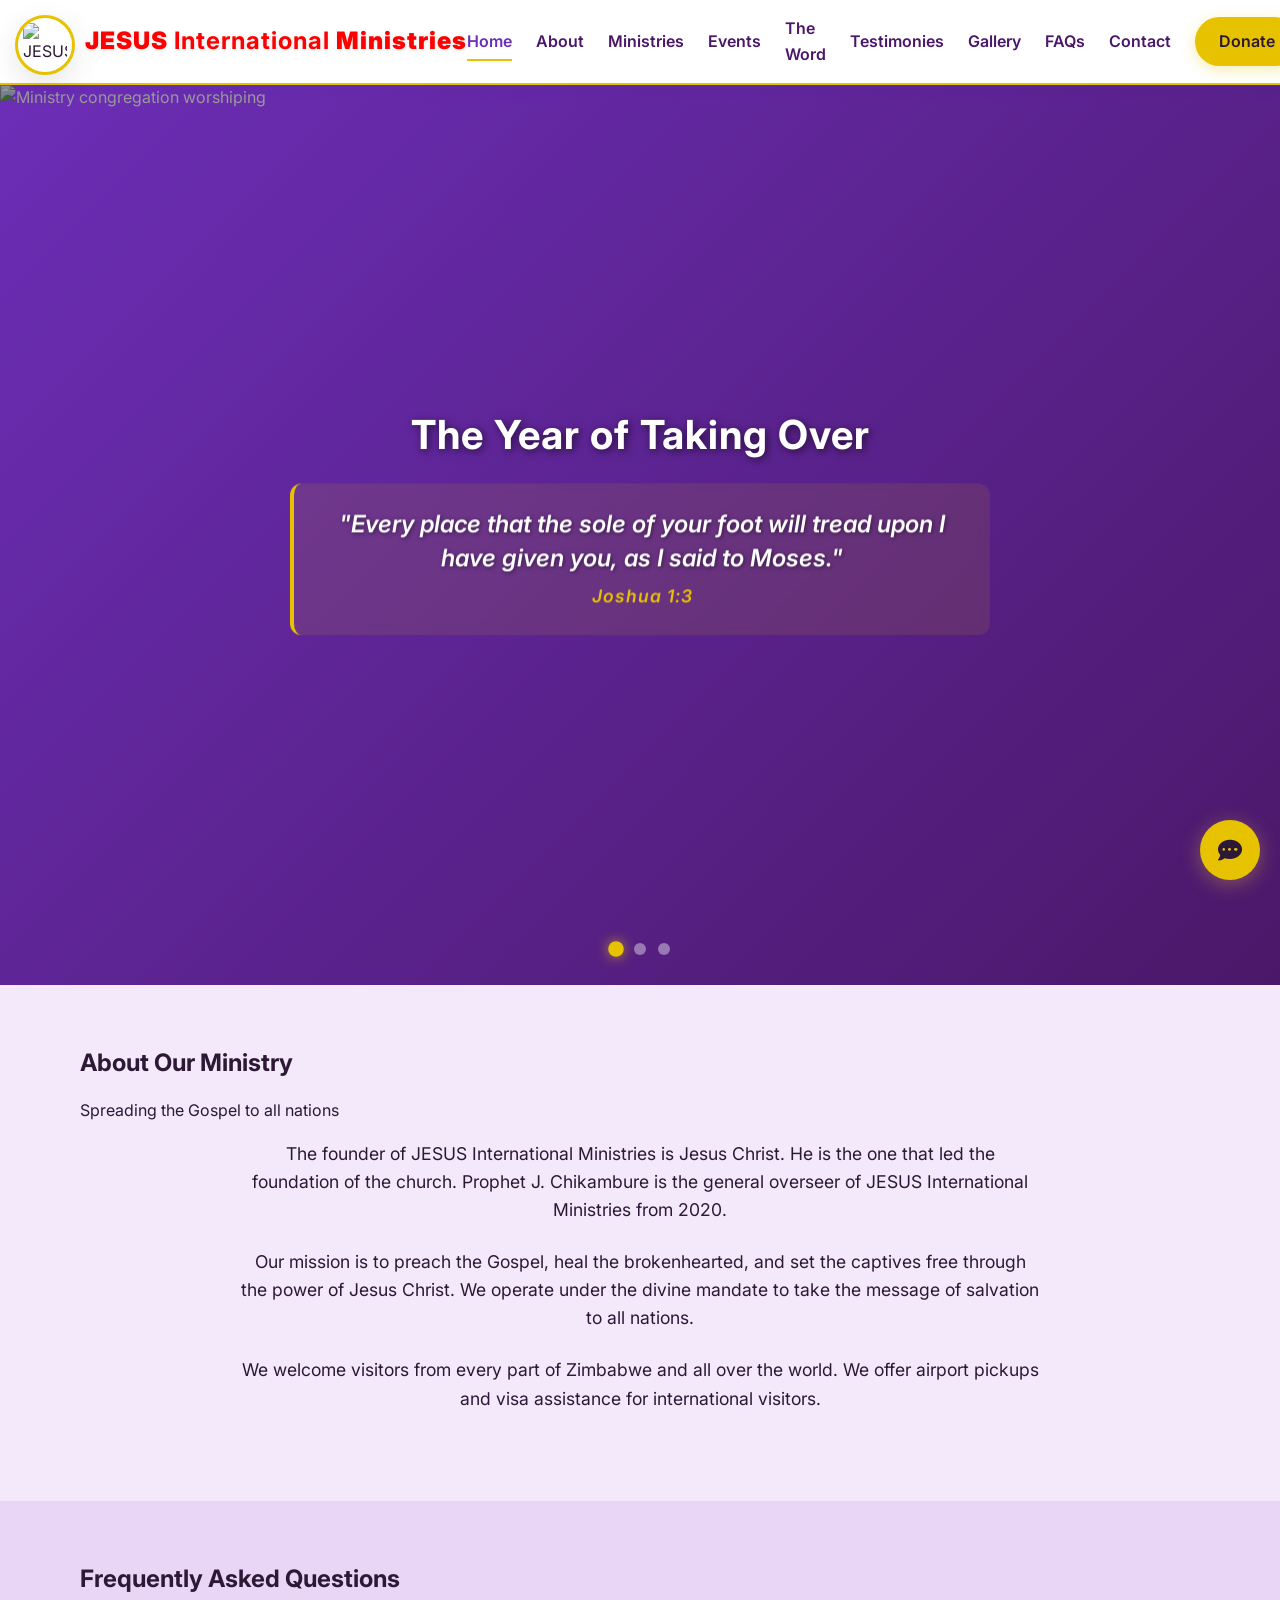
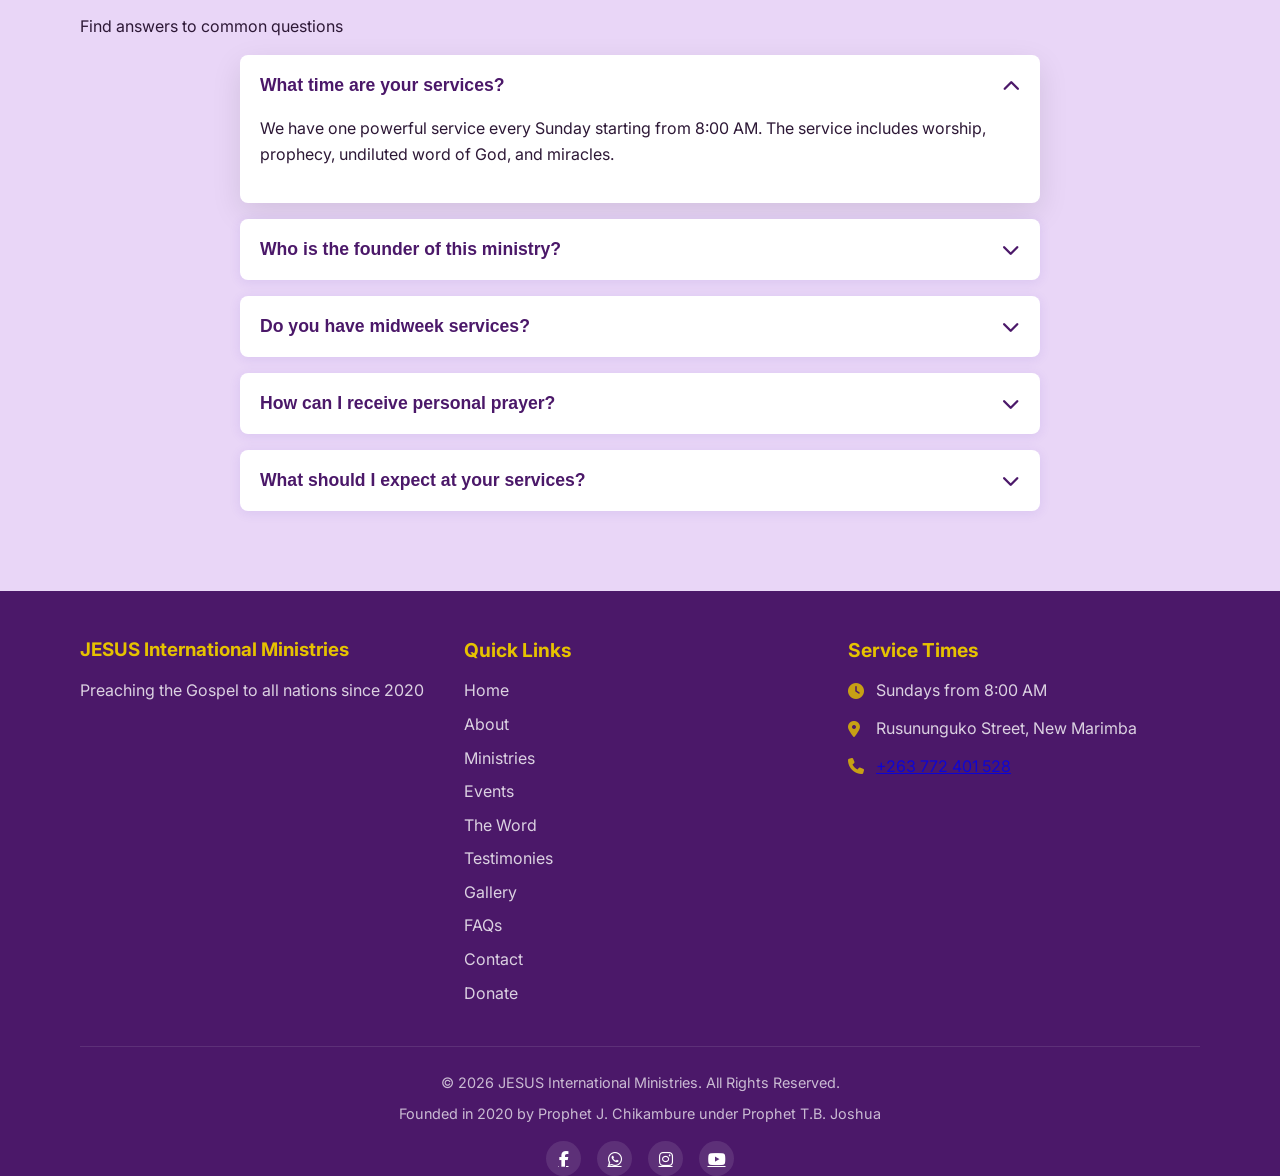
==== commit 74eb5533: "Fine-tune site: fix copy-paste bugs, unify nav/chatbot, dedupe sermons - Remove stray literal text b" ====
--- a/index.html
+++ b/index.html
@@ -14,9 +14,9 @@
   <!-- Navigation -->
   <nav class="navbar">
     <div class="logo">
-      <span class="logo-main" style="color: red;">JESUS</span>
-      <span class="logo-highlight" style="color: red;">International</span>
-      <span class="logo-main" style="color: red;">Ministries</span>
+      <span class="logo-main">JESUS</span>
+      <span class="logo-highlight">International</span>
+      <span class="logo-main">Ministries</span>
     </div>
     
     <ul class="nav-links">
@@ -194,7 +194,7 @@
       </div>
       
       <div class="footer-bottom">
-        <p>&copy; 2025 JESUS International Ministries. All Rights Reserved.</p>
+        <p>&copy; <span id="copyright-year">2026</span> JESUS International Ministries. All Rights Reserved.</p>
         <p>Founded in 2020 by Prophet J. Chikambure under Prophet T.B. Joshua</p>
         <div class="footer-social">
           <a href="https://www.facebook.com/share/1AkiKS8Uua/" aria-label="Facebook"><i class="fab fa-facebook-f"></i></a>
@@ -222,6 +222,7 @@
             <li>Service times (Sundays from 8:00 AM)</li>
             <li>Prayer requests</li>
             <li>Ministry programs</li>
+            <li>Recent sermons</li>
             <li>Location directions</li>
           </ul>
         </div>
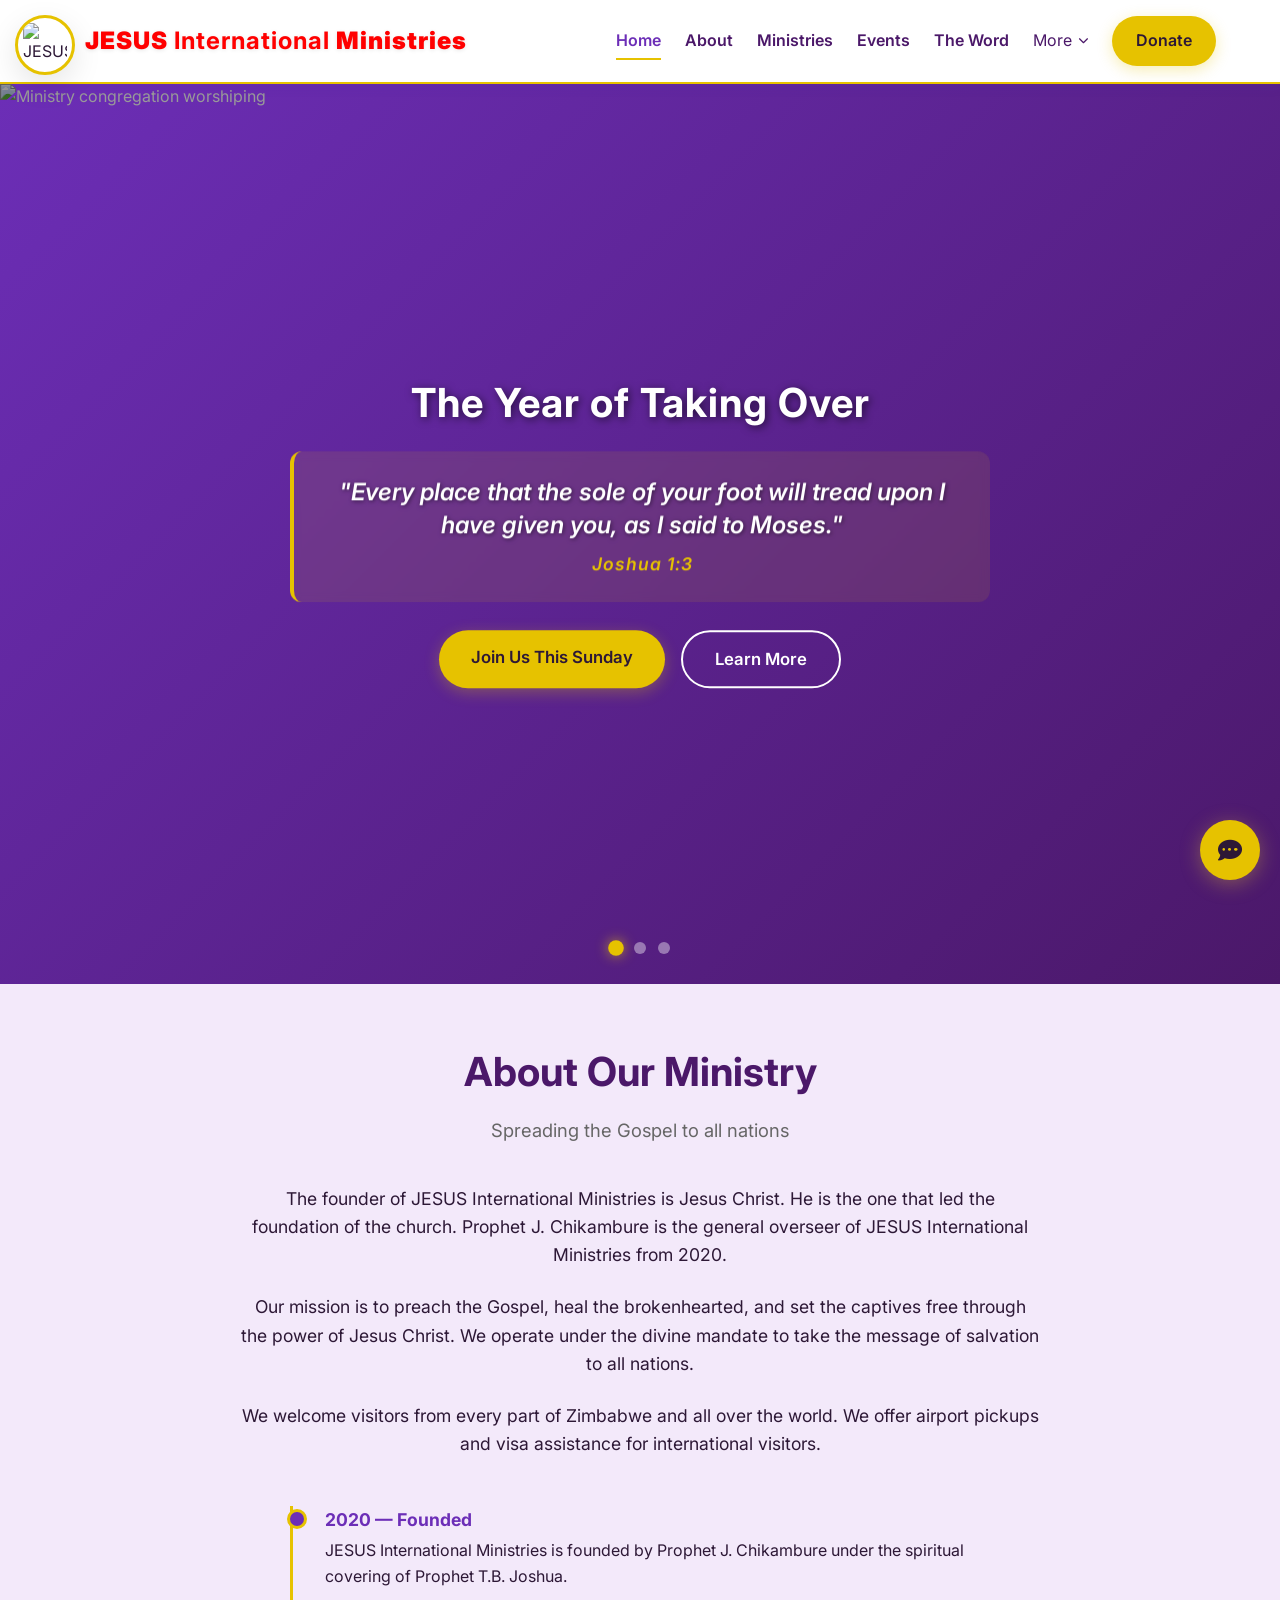
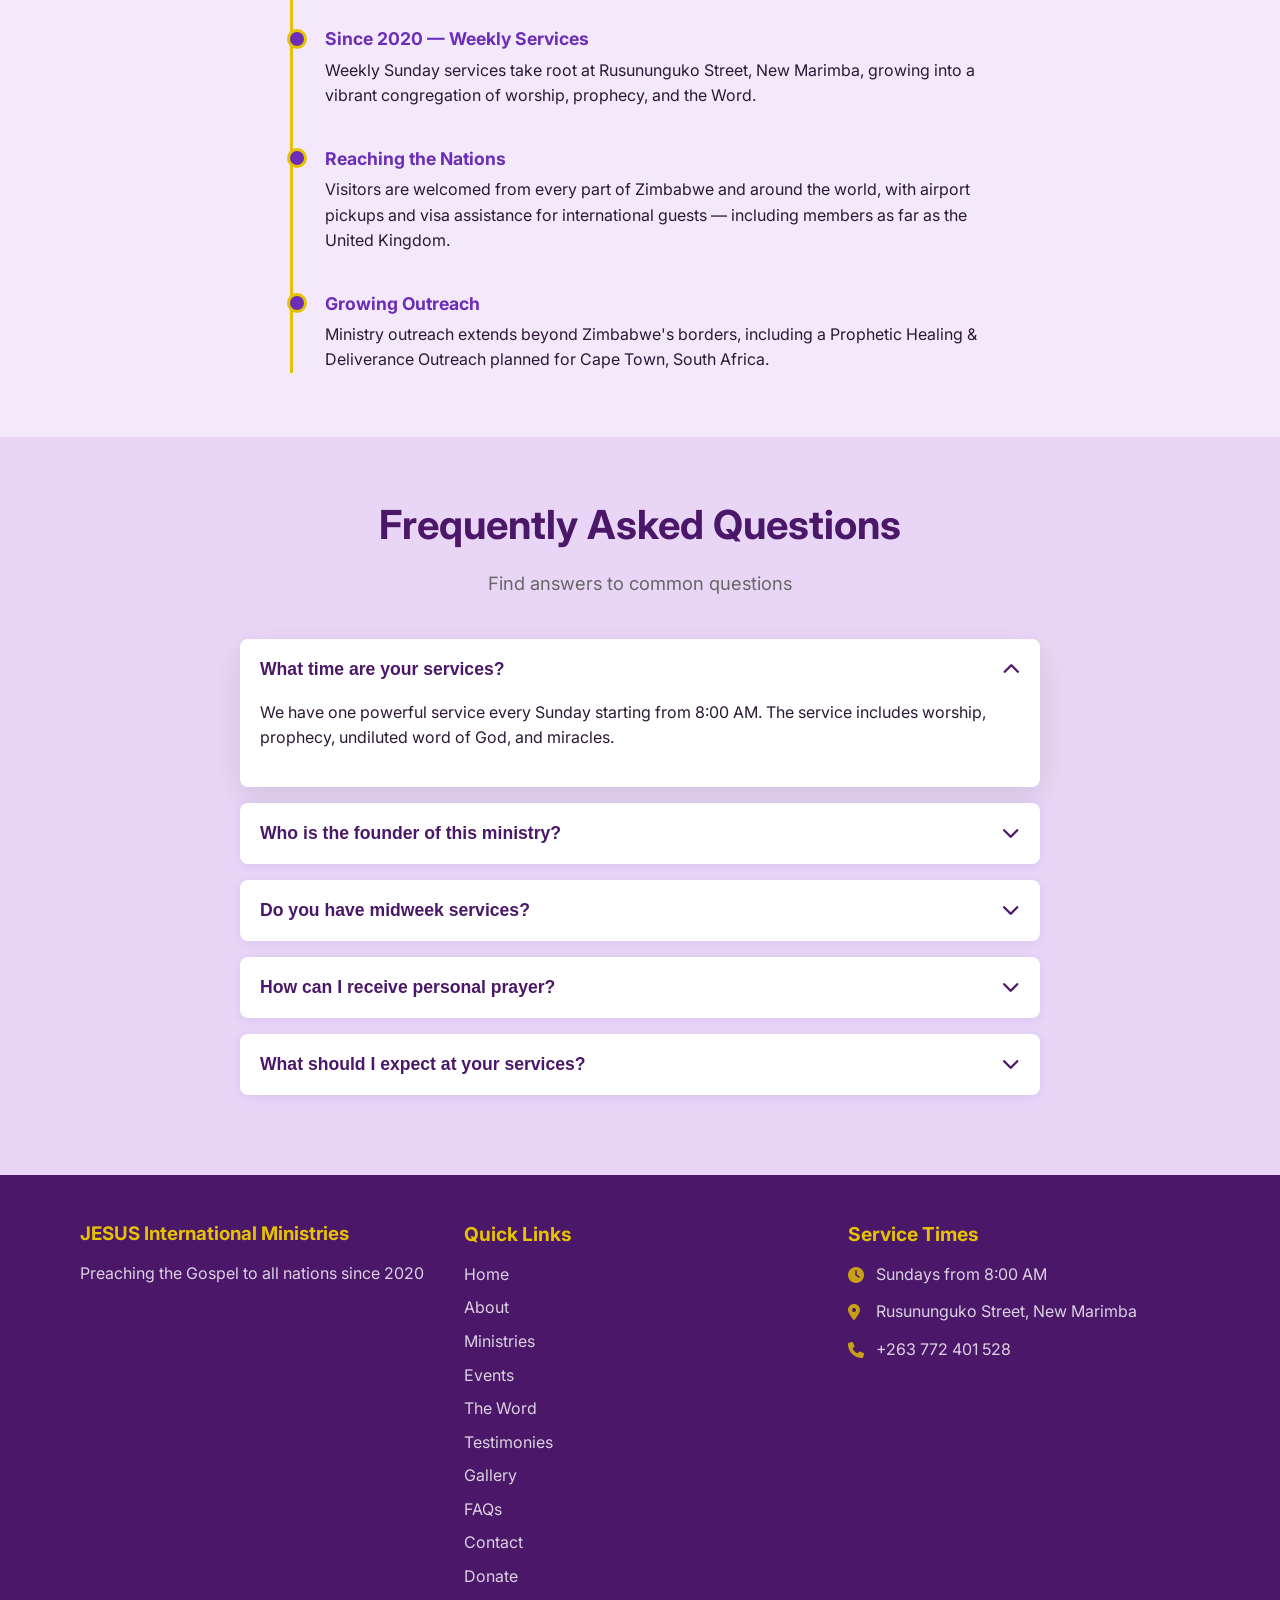
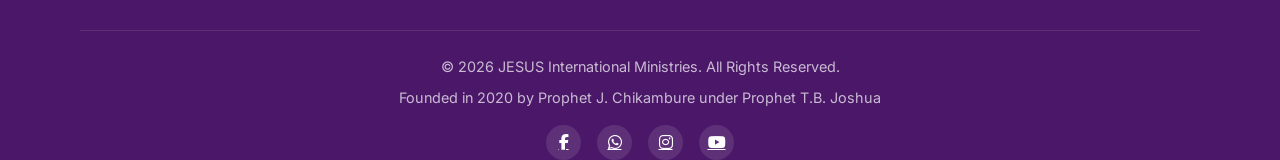
==== commit 0e42d00e: "Beautify site: unify theme, page banners, nav dropdown, hero CTAs, timeline Inspired by structural/U" ====
--- a/index.html
+++ b/index.html
@@ -25,10 +25,15 @@
       <li><a href="ministries.html" class="nav-link">Ministries</a></li>
       <li><a href="events.html" class="nav-link">Events</a></li>
       <li><a href="sermons.html" class="nav-link">The Word</a></li>
-      <li><a href="testimonies.html" class="nav-link">Testimonies</a></li>
-      <li><a href="gallery.html" class="nav-link">Gallery</a></li>
-      <li><a href="#faq" class="nav-link">FAQs</a></li>
-      <li><a href="contact.html" class="nav-link">Contact</a></li>
+      <li class="nav-dropdown">
+        <button class="nav-link nav-dropdown-toggle" aria-haspopup="true" aria-expanded="false">More <i class="fas fa-chevron-down" aria-hidden="true"></i></button>
+        <ul class="nav-dropdown-menu">
+          <li><a href="testimonies.html" class="nav-link">Testimonies</a></li>
+          <li><a href="gallery.html" class="nav-link">Gallery</a></li>
+          <li><a href="#faq" class="nav-link">FAQs</a></li>
+          <li><a href="contact.html" class="nav-link">Contact</a></li>
+        </ul>
+      </li>
       <li><a href="donate.html" class="nav-link donate-btn">Donate</a></li>
     </ul>
     
@@ -51,6 +56,10 @@
             <blockquote class="hero-verse">"Every place that the sole of your foot will tread upon I have given you, as I said to Moses."</blockquote>
             <cite class="hero-verse-ref">Joshua 1:3</cite>
           </div>
+          <div class="hero-cta-group">
+            <a href="contact.html" class="btn btn-gold">Join Us This Sunday</a>
+            <a href="#about" class="btn btn-outline">Learn More</a>
+          </div>
         </div>
       </div>
       
@@ -63,6 +72,10 @@
             <blockquote class="hero-verse">"Be strong and courageous. Do not be afraid; do not be discouraged, for the Lord your God will be with you wherever you go."</blockquote>
             <cite class="hero-verse-ref">Joshua 1:9</cite>
           </div>
+          <div class="hero-cta-group">
+            <a href="contact.html" class="btn btn-gold">Join Us This Sunday</a>
+            <a href="#about" class="btn btn-outline">Learn More</a>
+          </div>
         </div>
       </div>
       
@@ -75,6 +88,10 @@
             <blockquote class="hero-verse">"Have I not commanded you? Be strong and courageous. Do not be afraid; do not be discouraged."</blockquote>
             <cite class="hero-verse-ref">Joshua 1:9</cite>
           </div>
+          <div class="hero-cta-group">
+            <a href="contact.html" class="btn btn-gold">Join Us This Sunday</a>
+            <a href="#about" class="btn btn-outline">Learn More</a>
+          </div>
         </div>
       </div>
     </div>
@@ -94,6 +111,25 @@
         <p>The founder of JESUS International Ministries is Jesus Christ. He is the one that led the foundation of the church. Prophet J. Chikambure is the general overseer of JESUS International Ministries from 2020.</p>
         <p>Our mission is to preach the Gospel, heal the brokenhearted, and set the captives free through the power of Jesus Christ. We operate under the divine mandate to take the message of salvation to all nations.</p>
         <p>We welcome visitors from every part of Zimbabwe and all over the world. We offer airport pickups and visa assistance for international visitors.</p>
+      </div>
+
+      <div class="timeline">
+        <div class="timeline-item">
+          <div class="timeline-year">2020 — Founded</div>
+          <p>JESUS International Ministries is founded by Prophet J. Chikambure under the spiritual covering of Prophet T.B. Joshua.</p>
+        </div>
+        <div class="timeline-item">
+          <div class="timeline-year">Since 2020 — Weekly Services</div>
+          <p>Weekly Sunday services take root at Rusununguko Street, New Marimba, growing into a vibrant congregation of worship, prophecy, and the Word.</p>
+        </div>
+        <div class="timeline-item">
+          <div class="timeline-year">Reaching the Nations</div>
+          <p>Visitors are welcomed from every part of Zimbabwe and around the world, with airport pickups and visa assistance for international guests — including members as far as the United Kingdom.</p>
+        </div>
+        <div class="timeline-item">
+          <div class="timeline-year">Growing Outreach</div>
+          <p>Ministry outreach extends beyond Zimbabwe's borders, including a Prophetic Healing &amp; Deliverance Outreach planned for Cape Town, South Africa.</p>
+        </div>
       </div>
     </div>
   </section>
--- a/style.css
+++ b/style.css
@@ -50,6 +50,44 @@
   background: #e9d6f7;
 }
 
+/* === Inner Page Banner === */
+.page-banner {
+  background: linear-gradient(135deg, var(--primary-purple) 0%, var(--deep-purple) 100%);
+  color: var(--white);
+  padding: 3.5rem 0 2.5rem;
+  text-align: center;
+}
+
+.page-banner h1 {
+  color: var(--white);
+  font-size: 2.75rem;
+  margin-bottom: 0.5rem;
+}
+
+.page-banner p {
+  font-size: 1.1rem;
+  opacity: 0.9;
+  max-width: 600px;
+  margin: 0 auto;
+}
+
+.section-header {
+  text-align: center;
+  margin-bottom: 2.5rem;
+}
+
+.section-header h2 {
+  color: var(--deep-purple);
+  font-size: 2.5rem;
+}
+
+.section-subtitle {
+  font-size: 1.15rem;
+  color: #666;
+  max-width: 600px;
+  margin: 0 auto;
+}
+
 h1, h2, h3, h4 {
   margin-bottom: 1.25rem;
   line-height: 1.2;
@@ -89,6 +127,18 @@
   background: #d4af00;
   transform: translateY(-3px);
   box-shadow: 0 7px 20px rgba(212, 175, 0, 0.4);
+}
+
+.btn-outline {
+  background: transparent;
+  color: var(--text-light);
+  border: 2px solid var(--text-light);
+}
+
+.btn-outline:hover {
+  background: var(--text-light);
+  color: var(--deep-purple);
+  transform: translateY(-3px);
 }
 
 /* === Header & Navigation === */
@@ -170,6 +220,73 @@
   transform: translateY(-2px);
   box-shadow: 0 6px 20px rgba(212, 175, 0, 0.4);
   color: var(--text-dark);
+}
+
+/* Nav "More" dropdown */
+.nav-dropdown {
+  position: relative;
+}
+
+.nav-dropdown-toggle {
+  display: flex;
+  align-items: center;
+  gap: 0.35rem;
+  background: none;
+  border: none;
+  font: inherit;
+  cursor: pointer;
+}
+
+.nav-dropdown-toggle i {
+  font-size: 0.65rem;
+  transition: transform 0.25s ease;
+}
+
+.nav-dropdown.open .nav-dropdown-toggle i {
+  transform: rotate(180deg);
+}
+
+.nav-dropdown-menu {
+  position: absolute;
+  top: calc(100% + 0.75rem);
+  left: 50%;
+  transform: translateX(-50%) translateY(6px);
+  background: var(--white);
+  border-radius: 0.6rem;
+  box-shadow: var(--shadow-md);
+  list-style: none;
+  padding: 0.5rem;
+  min-width: 170px;
+  margin: 0;
+  opacity: 0;
+  visibility: hidden;
+  transition: var(--transition);
+  z-index: 1002;
+}
+
+.nav-dropdown:hover .nav-dropdown-menu,
+.nav-dropdown.open .nav-dropdown-menu {
+  opacity: 1;
+  visibility: visible;
+  transform: translateX(-50%) translateY(0);
+}
+
+.nav-dropdown-menu li {
+  width: 100%;
+}
+
+.nav-dropdown-menu .nav-link {
+  display: block;
+  padding: 0.55rem 0.75rem;
+  border-radius: 0.4rem;
+  border-bottom: none;
+  white-space: nowrap;
+}
+
+.nav-dropdown-menu .nav-link:hover,
+.nav-dropdown-menu .nav-link.active {
+  background: var(--light-purple);
+  border-bottom: none;
 }
 
 /* Hamburger Menu */
@@ -296,6 +413,20 @@
   letter-spacing: 1px;
 }
 
+.hero-cta-group {
+  display: flex;
+  gap: 1rem;
+  justify-content: center;
+  flex-wrap: wrap;
+  margin-top: 1.75rem;
+  animation: fadeIn 2s;
+}
+
+.hero-cta-group .btn {
+  font-size: 1.05rem;
+  padding: 0.85rem 2rem;
+}
+
 .slider-dots {
   position: absolute;
   bottom: 30px;
@@ -331,6 +462,49 @@
 .about-content p {
   font-size: 1.1rem;
   margin-bottom: 1.5rem;
+}
+
+.timeline {
+  max-width: 700px;
+  margin: 3rem auto 0;
+  padding-left: 2rem;
+  border-left: 3px solid var(--gold);
+  text-align: left;
+}
+
+.timeline-item {
+  position: relative;
+  padding-bottom: 2.25rem;
+}
+
+.timeline-item:last-child {
+  padding-bottom: 0;
+}
+
+.timeline-item::before {
+  content: '';
+  position: absolute;
+  left: -2.4rem;
+  top: 0.2rem;
+  width: 14px;
+  height: 14px;
+  border-radius: 50%;
+  background: var(--primary-purple);
+  border: 3px solid var(--gold);
+}
+
+.timeline-year {
+  color: var(--primary-purple);
+  font-weight: 700;
+  font-size: 1.1rem;
+  margin-bottom: 0.25rem;
+}
+
+.timeline-item p {
+  color: var(--text-dark);
+  font-size: 1rem;
+  line-height: 1.6;
+  margin-bottom: 0;
 }
 
 /* === Ministries Section === */
@@ -548,6 +722,52 @@
   font-size: 1rem;
 }
 
+.contact-line {
+  display: flex;
+  align-items: center;
+  gap: 0.6rem;
+  margin-bottom: 0.4rem;
+}
+
+.info-card .contact-line-icon {
+  font-size: 1.1rem;
+  color: var(--primary-purple);
+  margin-bottom: 0;
+  width: 1.3rem;
+  text-align: center;
+}
+
+.info-card .contact-line-icon.whatsapp-icon {
+  color: #25d366;
+}
+
+.contact-line a {
+  display: inline-block;
+  background: var(--light-purple);
+  color: var(--primary-purple);
+  text-decoration: none;
+  font-weight: 600;
+  padding: 0.35rem 0.9rem;
+  border-radius: 2rem;
+  transition: var(--transition);
+}
+
+.contact-line a:hover {
+  background: var(--primary-purple);
+  color: var(--white);
+  transform: translateY(-2px);
+}
+
+.contact-line:has(.whatsapp-icon) a {
+  background: #e8faf0;
+  color: #128c4a;
+}
+
+.contact-line:has(.whatsapp-icon) a:hover {
+  background: #25d366;
+  color: var(--white);
+}
+
 .social-links {
   display: flex;
   gap: 1rem;
@@ -691,6 +911,17 @@
 .footer-contact i {
   width: 20px;
   color: var(--gold);
+}
+
+.footer-contact a {
+  color: var(--white);
+  text-decoration: none;
+  transition: var(--transition);
+}
+
+.footer-contact a:hover {
+  color: var(--gold);
+  text-decoration: underline;
 }
 
 .footer-bottom {
@@ -1019,7 +1250,35 @@
     display: inline-block;
     border: none;
   }
-  
+
+  /* "More" dropdown becomes a plain inline sub-list in the mobile panel */
+  .nav-dropdown {
+    width: 100%;
+  }
+
+  .nav-dropdown-toggle {
+    width: 100%;
+    justify-content: center;
+    font-size: 1.1rem;
+    padding: 0.75rem 0;
+  }
+
+  .nav-dropdown-menu {
+    position: static;
+    transform: none;
+    opacity: 1;
+    visibility: visible;
+    box-shadow: none;
+    background: var(--light-purple);
+    width: 100%;
+    text-align: center;
+    margin-top: 0.25rem;
+  }
+
+  .nav-dropdown-menu .nav-link {
+    padding: 0.6rem 0;
+  }
+
   /* Hero Section */
   .hero-slider {
     min-height: 500px;
@@ -1063,20 +1322,55 @@
   }
   
   /* Footer */
+  .footer {
+    padding-top: 2.25rem;
+  }
+
   .footer-content {
     grid-template-columns: 1fr;
     text-align: center;
-  }
-  
+    gap: 1.5rem;
+    margin-bottom: 1.5rem;
+  }
+
+  .footer-logo p {
+    max-width: 320px;
+    margin: 0 auto;
+  }
+
   .footer-links ul {
-    display: flex;
-    flex-wrap: wrap;
+    display: grid;
+    grid-template-columns: repeat(2, auto);
     justify-content: center;
-    gap: 1rem;
-  }
-  
+    column-gap: 1.75rem;
+    row-gap: 0.5rem;
+    text-align: left;
+  }
+
+  .footer-links li {
+    margin-bottom: 0;
+  }
+
   .footer-contact p {
     justify-content: center;
+  }
+
+  .footer-bottom {
+    padding-top: 1.1rem;
+  }
+
+  .footer-bottom p {
+    margin-bottom: 0.3rem;
+    font-size: 0.8rem;
+  }
+
+  .footer-social {
+    margin-top: 0.75rem;
+  }
+
+  .footer-social a {
+    width: 32px;
+    height: 32px;
   }
 
   /* Chatbot send button on mobile */
@@ -1096,6 +1390,12 @@
     max-width: 50%;
   }
 
+  .footer-links ul {
+    grid-template-columns: 1fr;
+    justify-items: center;
+    text-align: center;
+  }
+
   .hero-slider {
     min-height: 450px;
   }
@@ -1113,6 +1413,14 @@
   }
   
   .section-header h2 {
+    font-size: 2rem;
+  }
+
+  .page-banner {
+    padding: 2.5rem 0 2rem;
+  }
+
+  .page-banner h1 {
     font-size: 2rem;
   }
   
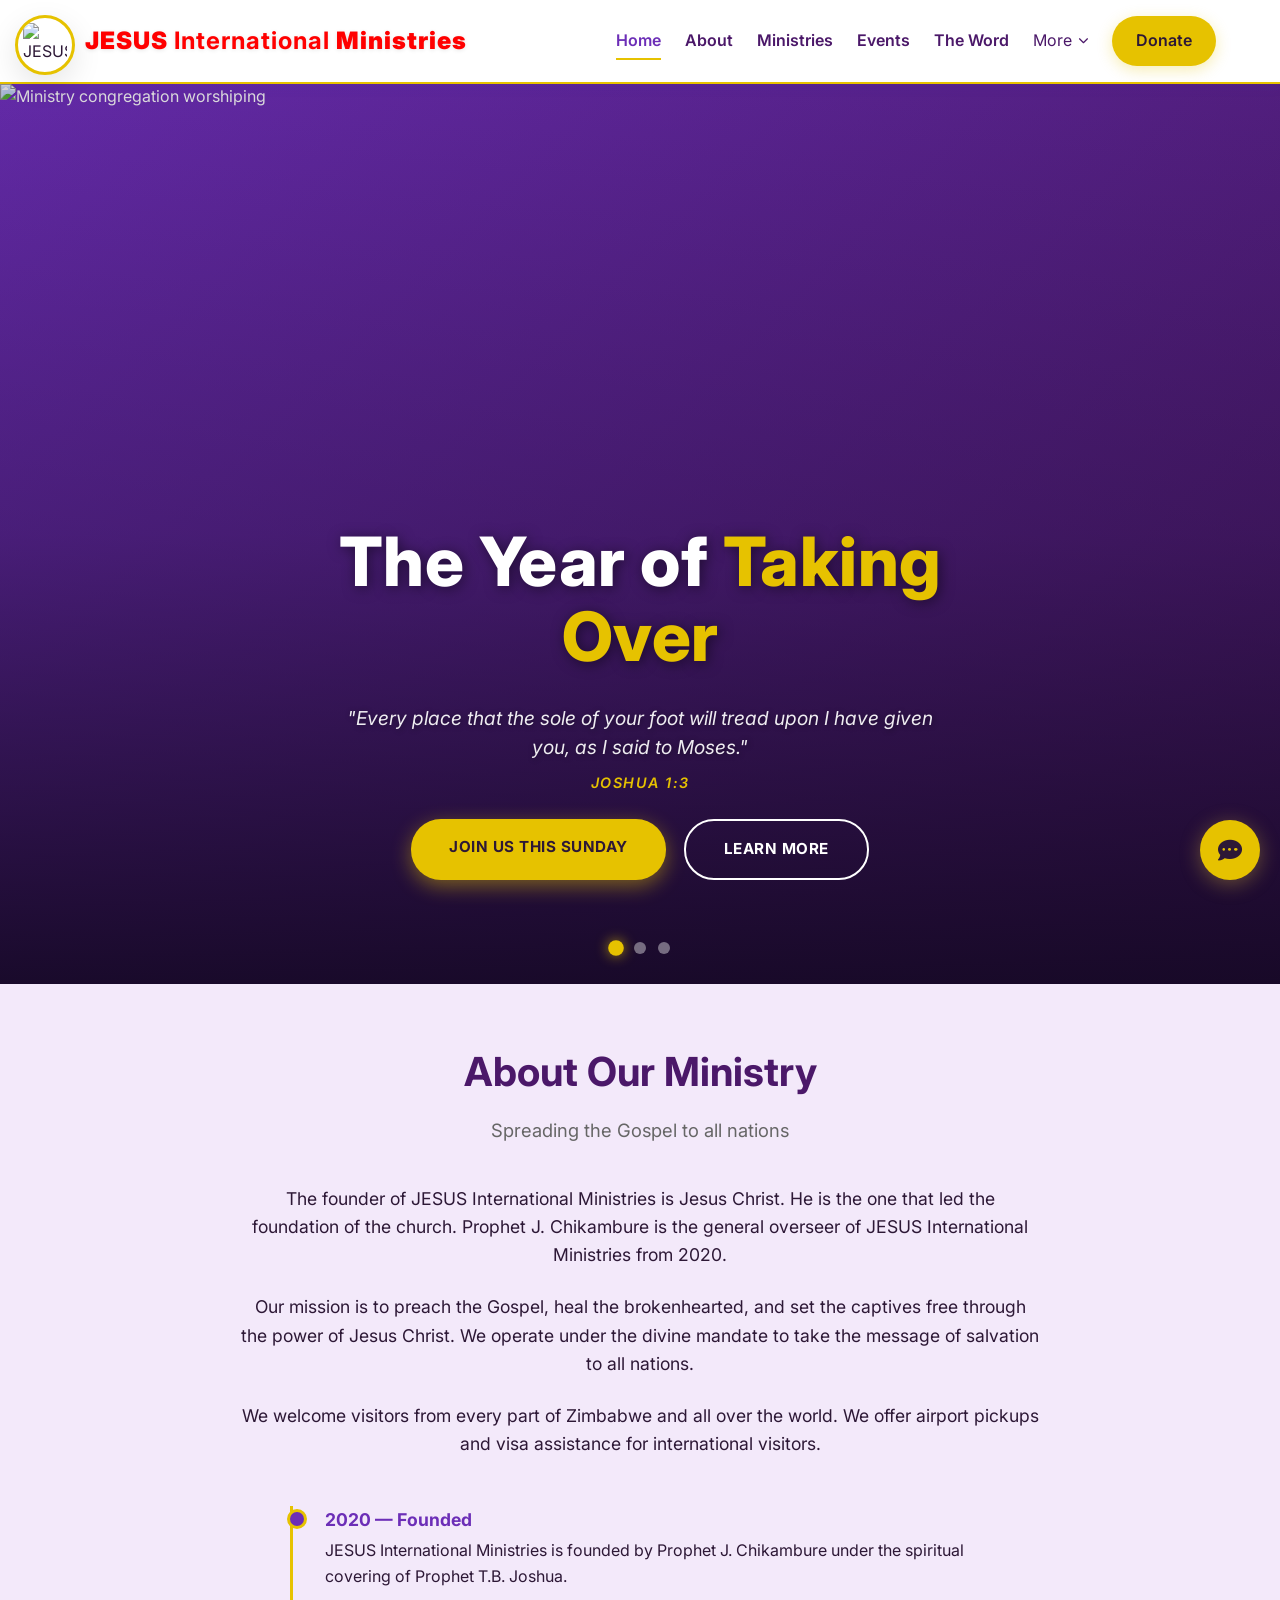
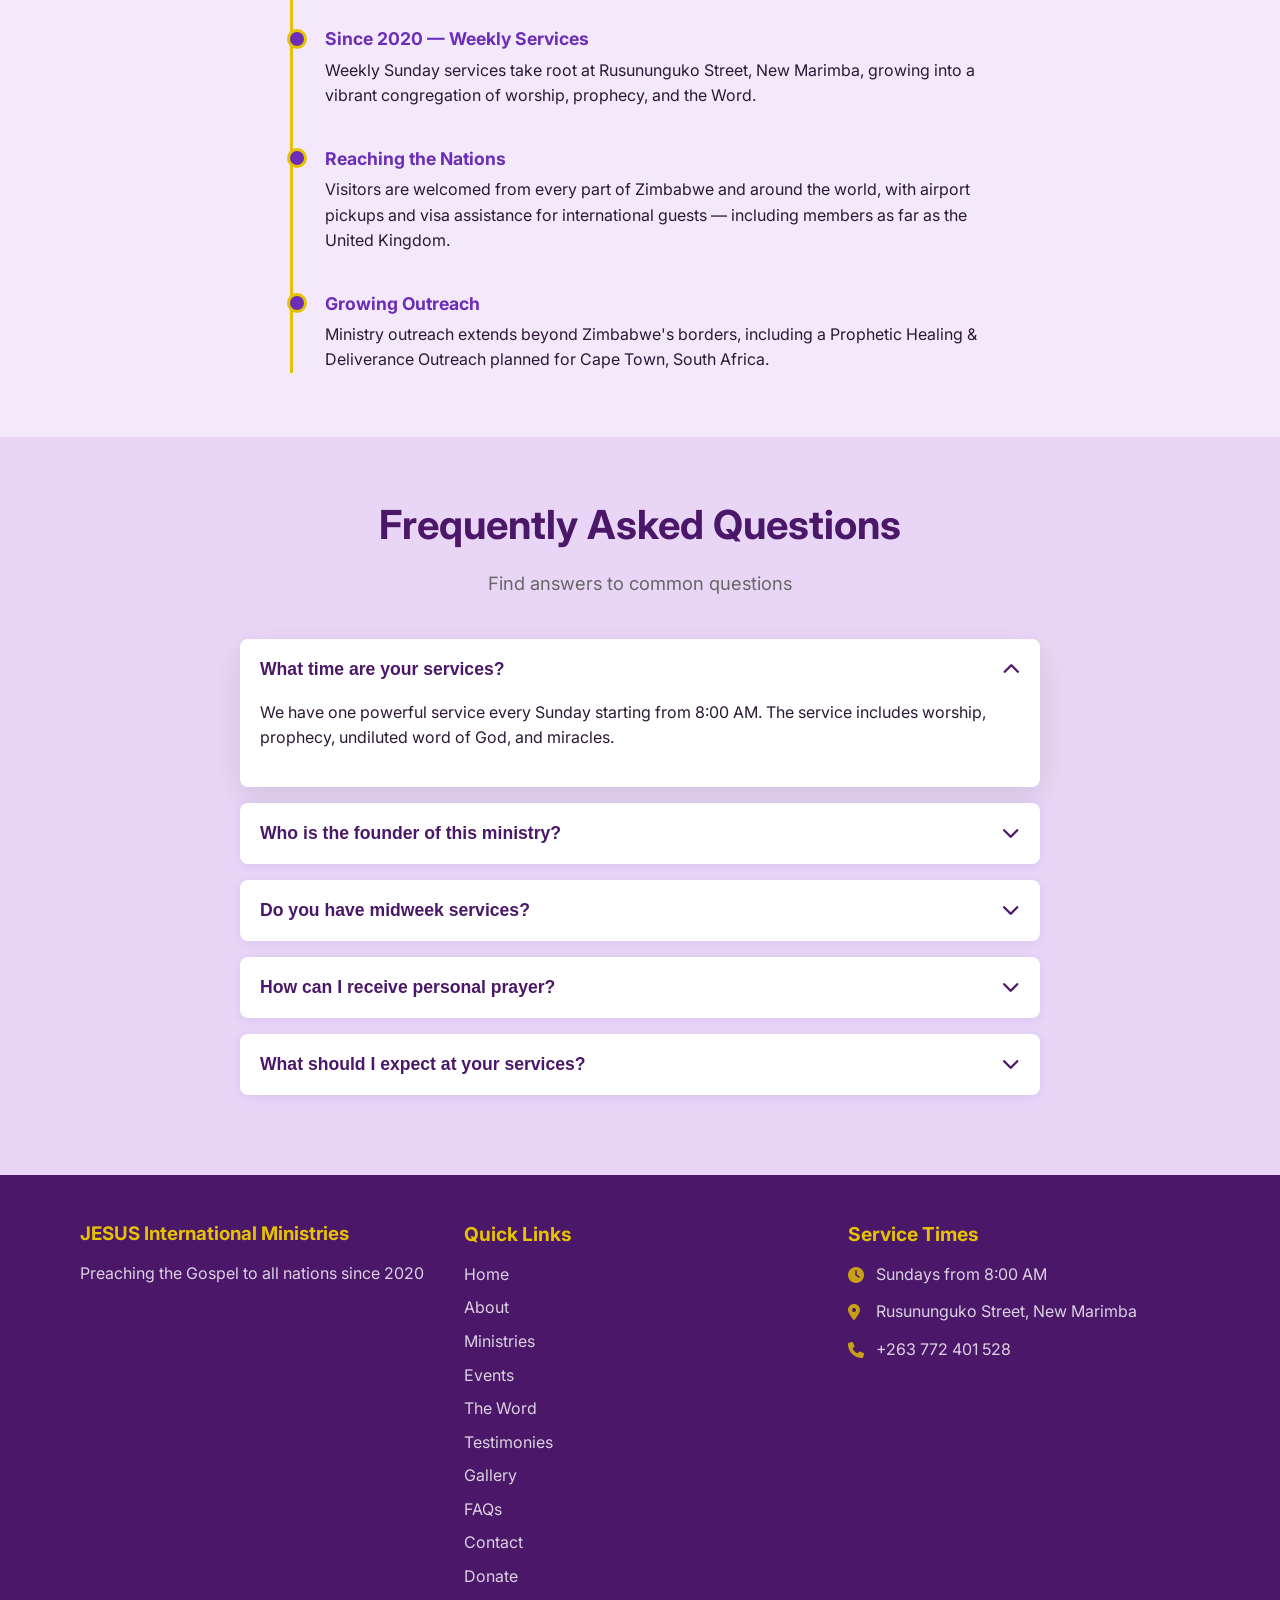
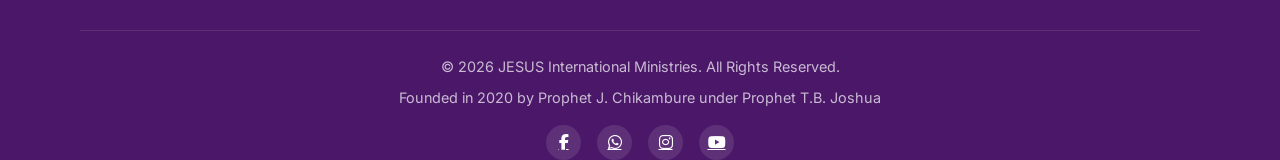
==== commit a6b1c256: "Redesign hero based on direct visual comparison against a reference site Targeted fixes from an actu" ====
--- a/index.html
+++ b/index.html
@@ -51,7 +51,7 @@
       <div class="slide active">
         <img src="https://i.imgur.com/hWX5cPb.jpg" alt="Ministry congregation worshiping" loading="lazy">
         <div class="slide-content">
-          <h1>The Year of Taking Over</h1>
+          <h1>The Year of <span class="accent">Taking Over</span></h1>
           <div class="hero-verse-block">
             <blockquote class="hero-verse">"Every place that the sole of your foot will tread upon I have given you, as I said to Moses."</blockquote>
             <cite class="hero-verse-ref">Joshua 1:3</cite>
@@ -67,7 +67,7 @@
       <div class="slide">
         <img src="https://i.imgur.com/kwvvZhg.jpg" alt="Worship service with raised hands" loading="lazy">
         <div class="slide-content">
-          <h1>The Year of Taking Over</h1>
+          <h1>The Year of <span class="accent">Taking Over</span></h1>
           <div class="hero-verse-block">
             <blockquote class="hero-verse">"Be strong and courageous. Do not be afraid; do not be discouraged, for the Lord your God will be with you wherever you go."</blockquote>
             <cite class="hero-verse-ref">Joshua 1:9</cite>
@@ -83,7 +83,7 @@
       <div class="slide">
         <img src="https://i.imgur.com/svvTBcJ.jpg" alt="Prayer session with people kneeling" loading="lazy">
         <div class="slide-content">
-          <h1>The Year of Taking Over</h1>
+          <h1>The Year of <span class="accent">Taking Over</span></h1>
           <div class="hero-verse-block">
             <blockquote class="hero-verse">"Have I not commanded you? Be strong and courageous. Do not be afraid; do not be discouraged."</blockquote>
             <cite class="hero-verse-ref">Joshua 1:9</cite>
--- a/style.css
+++ b/style.css
@@ -251,9 +251,9 @@
   top: calc(100% + 0.75rem);
   left: 50%;
   transform: translateX(-50%) translateY(6px);
-  background: var(--white);
-  border-radius: 0.6rem;
-  box-shadow: var(--shadow-md);
+  background: var(--deep-purple);
+  border-radius: 0.75rem;
+  box-shadow: var(--shadow-lg);
   list-style: none;
   padding: 0.5rem;
   min-width: 170px;
@@ -277,15 +277,20 @@
 
 .nav-dropdown-menu .nav-link {
   display: block;
-  padding: 0.55rem 0.75rem;
-  border-radius: 0.4rem;
+  color: var(--white);
+  font-size: 1rem;
+  padding: 0.8rem 1.25rem;
+  border-radius: 0.5rem;
   border-bottom: none;
   white-space: nowrap;
+  opacity: 0.85;
 }
 
 .nav-dropdown-menu .nav-link:hover,
 .nav-dropdown-menu .nav-link.active {
-  background: var(--light-purple);
+  background: rgba(255, 255, 255, 0.12);
+  color: var(--gold);
+  opacity: 1;
   border-bottom: none;
 }
 
@@ -326,7 +331,7 @@
   position: relative;
   width: 100%;
   height: 100vh;
-  min-height: 600px;
+  min-height: 650px;
   overflow: hidden;
   background: linear-gradient(135deg, var(--primary-purple) 0%, var(--deep-purple) 100%);
   color: var(--text-light);
@@ -345,7 +350,7 @@
   opacity: 0;
   transition: opacity 1s ease;
   display: flex;
-  align-items: center;
+  align-items: flex-end;
   justify-content: center;
 }
 
@@ -357,74 +362,96 @@
   width: 100%;
   height: 100%;
   object-fit: cover;
-  filter: brightness(0.6);
+  filter: brightness(0.95) saturate(1.05);
   position: absolute;
   top: 0;
   left: 0;
 }
 
+/* Bottom-weighted gradient so text sits on the darkest part of the photo
+   instead of a flat overlay dimming the whole image evenly */
+.slide::after {
+  content: '';
+  position: absolute;
+  inset: 0;
+  background: linear-gradient(to bottom, rgba(20, 8, 35, 0.1) 0%, rgba(20, 8, 35, 0.35) 50%, rgba(20, 8, 35, 0.93) 100%);
+  z-index: 1;
+}
+
 .slide-content {
-  position: absolute;
-  top: 50%;
-  left: 50%;
-  transform: translate(-50%, -50%);
+  position: relative;
   text-align: center;
   color: var(--text-light);
   width: 90%;
   max-width: 800px;
   z-index: 2;
   padding: 0 1.25rem;
+  padding-bottom: 6.5rem;
   animation: fadeInUp 1s;
 }
 
 .slide-content h1 {
-  font-size: 2.5rem;
-  margin-bottom: 0.5em;
-  text-shadow: 2px 2px 8px rgba(0,0,0,0.6);
-  letter-spacing: 1px;
-}
-
-/* Hero Verse Block */
+  font-size: clamp(2.25rem, 6vw, 4.25rem);
+  font-weight: 800;
+  line-height: 1.1;
+  margin-bottom: 0.45em;
+  text-shadow: 2px 2px 14px rgba(0,0,0,0.5);
+  letter-spacing: 0.5px;
+}
+
+.slide-content h1 .accent {
+  color: var(--gold);
+}
+
+/* Hero Verse — plain flowing subtext beneath the headline, not a boxed callout */
 .hero-verse-block {
-  background: rgba(230, 194, 0, 0.1);
-  border-left: 4px solid var(--gold);
-  border-radius: 0.75rem;
-  padding: 1.5rem;
-  margin: 1.5rem auto;
-  max-width: 700px;
-  backdrop-filter: blur(5px);
+  max-width: 620px;
+  margin: 0 auto 1.5rem;
   animation: fadeIn 1.5s;
 }
 
 .hero-verse {
-  font-size: 1.5rem;
-  font-weight: 600;
+  font-size: 1.2rem;
+  font-weight: 400;
   color: var(--text-light);
   font-style: italic;
+  opacity: 0.92;
   margin-bottom: 0.5rem;
-  line-height: 1.4;
-  text-shadow: 1px 1px 4px rgba(0,0,0,0.5);
+  line-height: 1.5;
+  text-shadow: 1px 1px 6px rgba(0,0,0,0.5);
 }
 
 .hero-verse-ref {
-  font-size: 1.1rem;
+  font-size: 0.9rem;
   color: var(--gold);
   font-weight: 600;
-  letter-spacing: 1px;
+  letter-spacing: 1.5px;
+  text-transform: uppercase;
 }
 
 .hero-cta-group {
   display: flex;
-  gap: 1rem;
+  gap: 1.1rem;
   justify-content: center;
   flex-wrap: wrap;
-  margin-top: 1.75rem;
+  margin-top: 0.5rem;
   animation: fadeIn 2s;
 }
 
 .hero-cta-group .btn {
-  font-size: 1.05rem;
-  padding: 0.85rem 2rem;
+  font-size: 0.95rem;
+  font-weight: 700;
+  padding: 1rem 2.4rem;
+  letter-spacing: 0.5px;
+  text-transform: uppercase;
+}
+
+.hero-cta-group .btn-gold {
+  box-shadow: 0 6px 20px rgba(230, 194, 0, 0.45);
+}
+
+.hero-cta-group .btn-outline {
+  border-width: 2px;
 }
 
 .slider-dots {
@@ -1181,12 +1208,8 @@
     padding: 3rem 0;
   }
   
-  .slide-content h1 {
-    font-size: 2.2rem;
-  }
-  
   .hero-verse {
-    font-size: 1.3rem;
+    font-size: 1.1rem;
   }
 }
 
@@ -1283,17 +1306,13 @@
   .hero-slider {
     min-height: 500px;
   }
-  
-  .slide-content h1 {
-    font-size: 2rem;
-  }
-  
+
+  .slide-content {
+    padding-bottom: 4rem;
+  }
+
   .hero-verse {
-    font-size: 1.1rem;
-  }
-  
-  .hero-verse-ref {
-    font-size: 0.9rem;
+    font-size: 1rem;
   }
   
   /* Ministries Grid */
@@ -1399,15 +1418,8 @@
   .hero-slider {
     min-height: 450px;
   }
-  
-  .slide-content h1 {
-    font-size: 1.8rem;
-  }
-  
-  .hero-verse-block {
-    padding: 1rem;
-  }
-  
+
+
   .hero-verse {
     font-size: 1rem;
   }
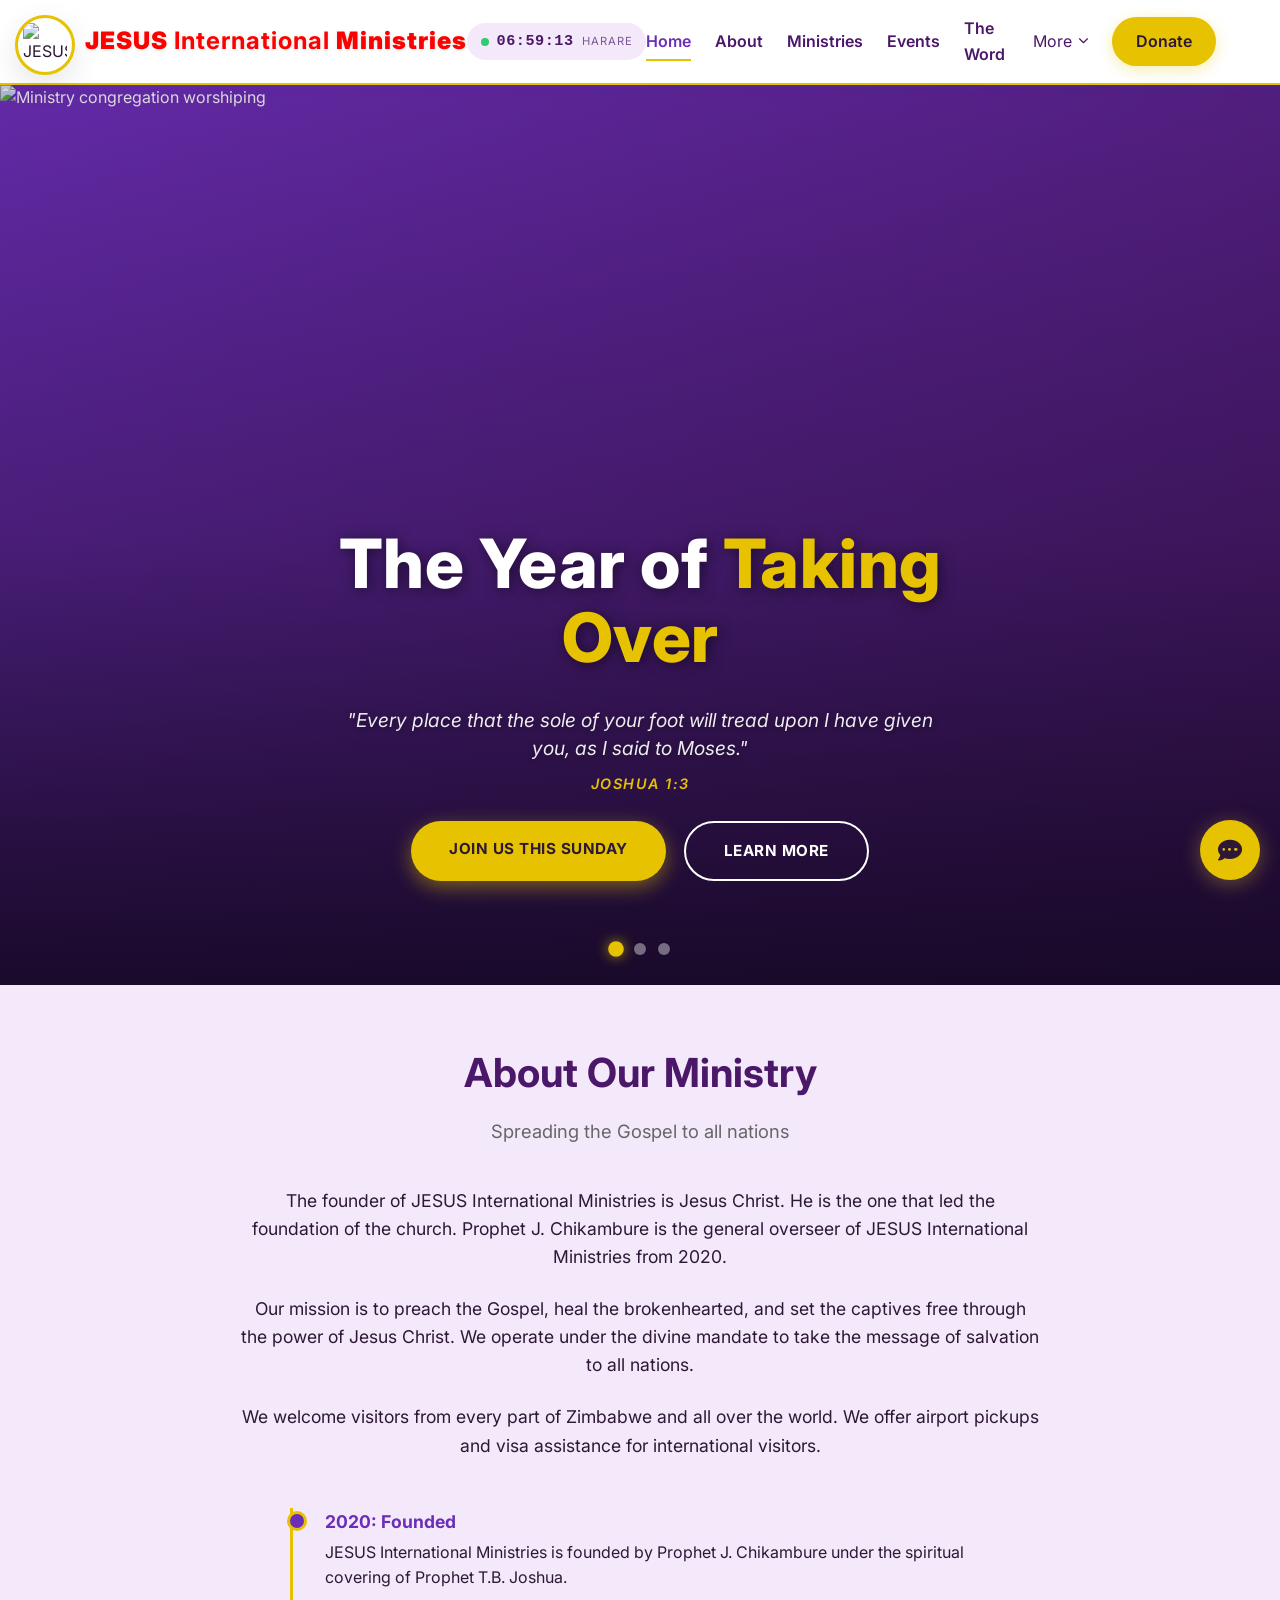
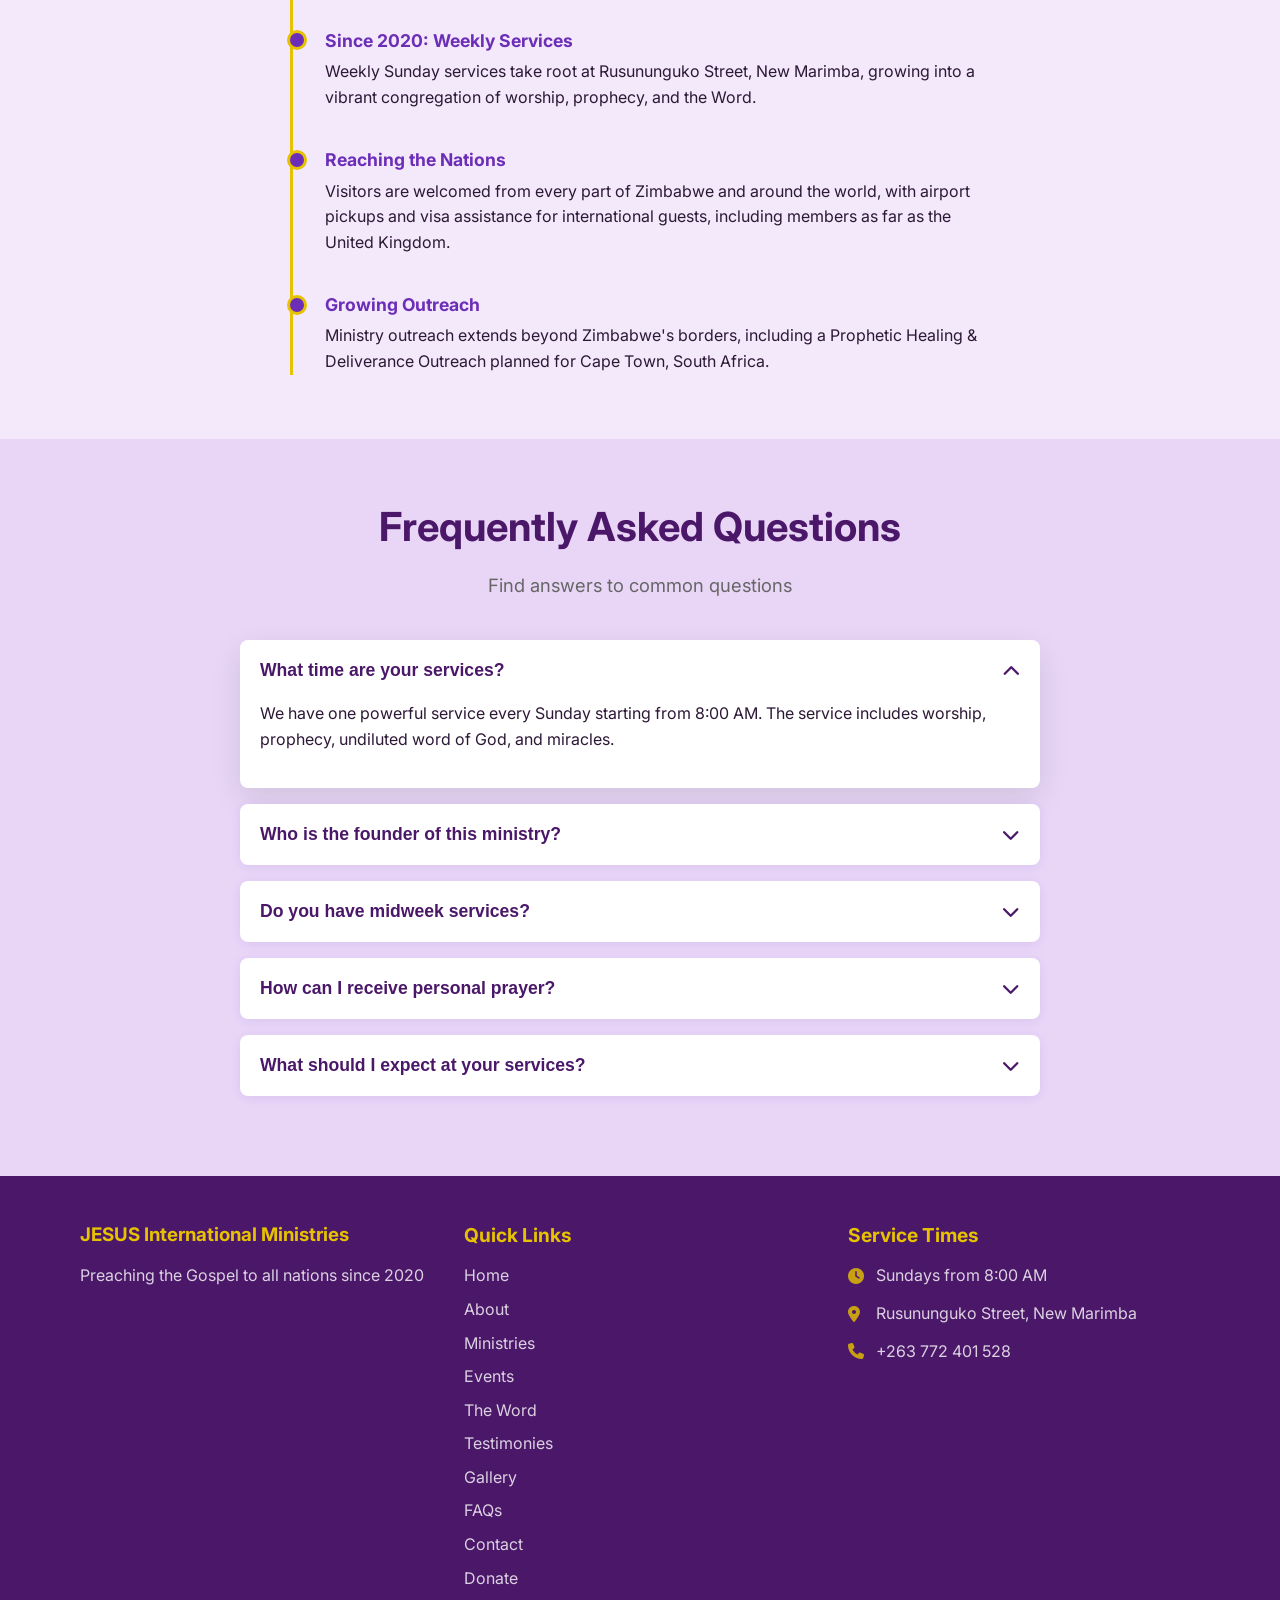
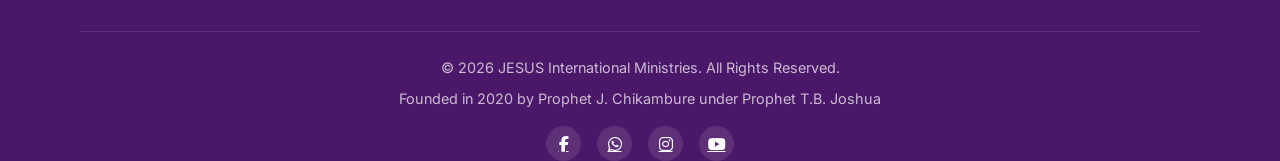
==== commit a3ac5219: "Add live Harare clock to header, remove all em dashes from site copy - Header clock next to the logo" ====
--- a/index.html
+++ b/index.html
@@ -18,6 +18,12 @@
       <span class="logo-highlight">International</span>
       <span class="logo-main">Ministries</span>
     </div>
+
+    <div class="header-clock" aria-label="Current time in Harare">
+      <span class="clock-dot" aria-hidden="true"></span>
+      <span class="clock-time" data-clock>--:--:--</span>
+      <span class="clock-tz">Harare</span>
+    </div>
     
     <ul class="nav-links">
       <li><a href="index.html" class="nav-link active">Home</a></li>
@@ -115,16 +121,16 @@
 
       <div class="timeline">
         <div class="timeline-item">
-          <div class="timeline-year">2020 — Founded</div>
+          <div class="timeline-year">2020: Founded</div>
           <p>JESUS International Ministries is founded by Prophet J. Chikambure under the spiritual covering of Prophet T.B. Joshua.</p>
         </div>
         <div class="timeline-item">
-          <div class="timeline-year">Since 2020 — Weekly Services</div>
+          <div class="timeline-year">Since 2020: Weekly Services</div>
           <p>Weekly Sunday services take root at Rusununguko Street, New Marimba, growing into a vibrant congregation of worship, prophecy, and the Word.</p>
         </div>
         <div class="timeline-item">
           <div class="timeline-year">Reaching the Nations</div>
-          <p>Visitors are welcomed from every part of Zimbabwe and around the world, with airport pickups and visa assistance for international guests — including members as far as the United Kingdom.</p>
+          <p>Visitors are welcomed from every part of Zimbabwe and around the world, with airport pickups and visa assistance for international guests, including members as far as the United Kingdom.</p>
         </div>
         <div class="timeline-item">
           <div class="timeline-year">Growing Outreach</div>
--- a/style.css
+++ b/style.css
@@ -166,6 +166,45 @@
   white-space: nowrap;
 }
 
+.header-clock {
+  display: flex;
+  align-items: center;
+  gap: 0.5rem;
+  padding: 0.4rem 0.85rem;
+  background: var(--light-purple);
+  border-radius: 2rem;
+  color: var(--deep-purple);
+}
+
+.clock-dot {
+  width: 8px;
+  height: 8px;
+  border-radius: 50%;
+  background: #2ecc71;
+  flex-shrink: 0;
+  animation: clockPulse 2s ease-in-out infinite;
+}
+
+@keyframes clockPulse {
+  0%, 100% { opacity: 1; }
+  50% { opacity: 0.35; }
+}
+
+.clock-time {
+  font-family: 'Courier New', Courier, monospace;
+  font-variant-numeric: tabular-nums;
+  font-weight: 700;
+  font-size: 0.95rem;
+  letter-spacing: 0.5px;
+}
+
+.clock-tz {
+  font-size: 0.7rem;
+  text-transform: uppercase;
+  letter-spacing: 1px;
+  opacity: 0.7;
+}
+
 .logo-main {
   color: var(--red);
 }
@@ -403,7 +442,7 @@
   color: var(--gold);
 }
 
-/* Hero Verse — plain flowing subtext beneath the headline, not a boxed callout */
+/* Hero Verse: plain flowing subtext beneath the headline, not a boxed callout */
 .hero-verse-block {
   max-width: 620px;
   margin: 0 auto 1.5rem;
@@ -1204,10 +1243,14 @@
 
 /* === Mobile Responsiveness === */
 @media (max-width: 992px) {
+  .header-clock {
+    display: none;
+  }
+
   .section {
     padding: 3rem 0;
   }
-  
+
   .hero-verse {
     font-size: 1.1rem;
   }
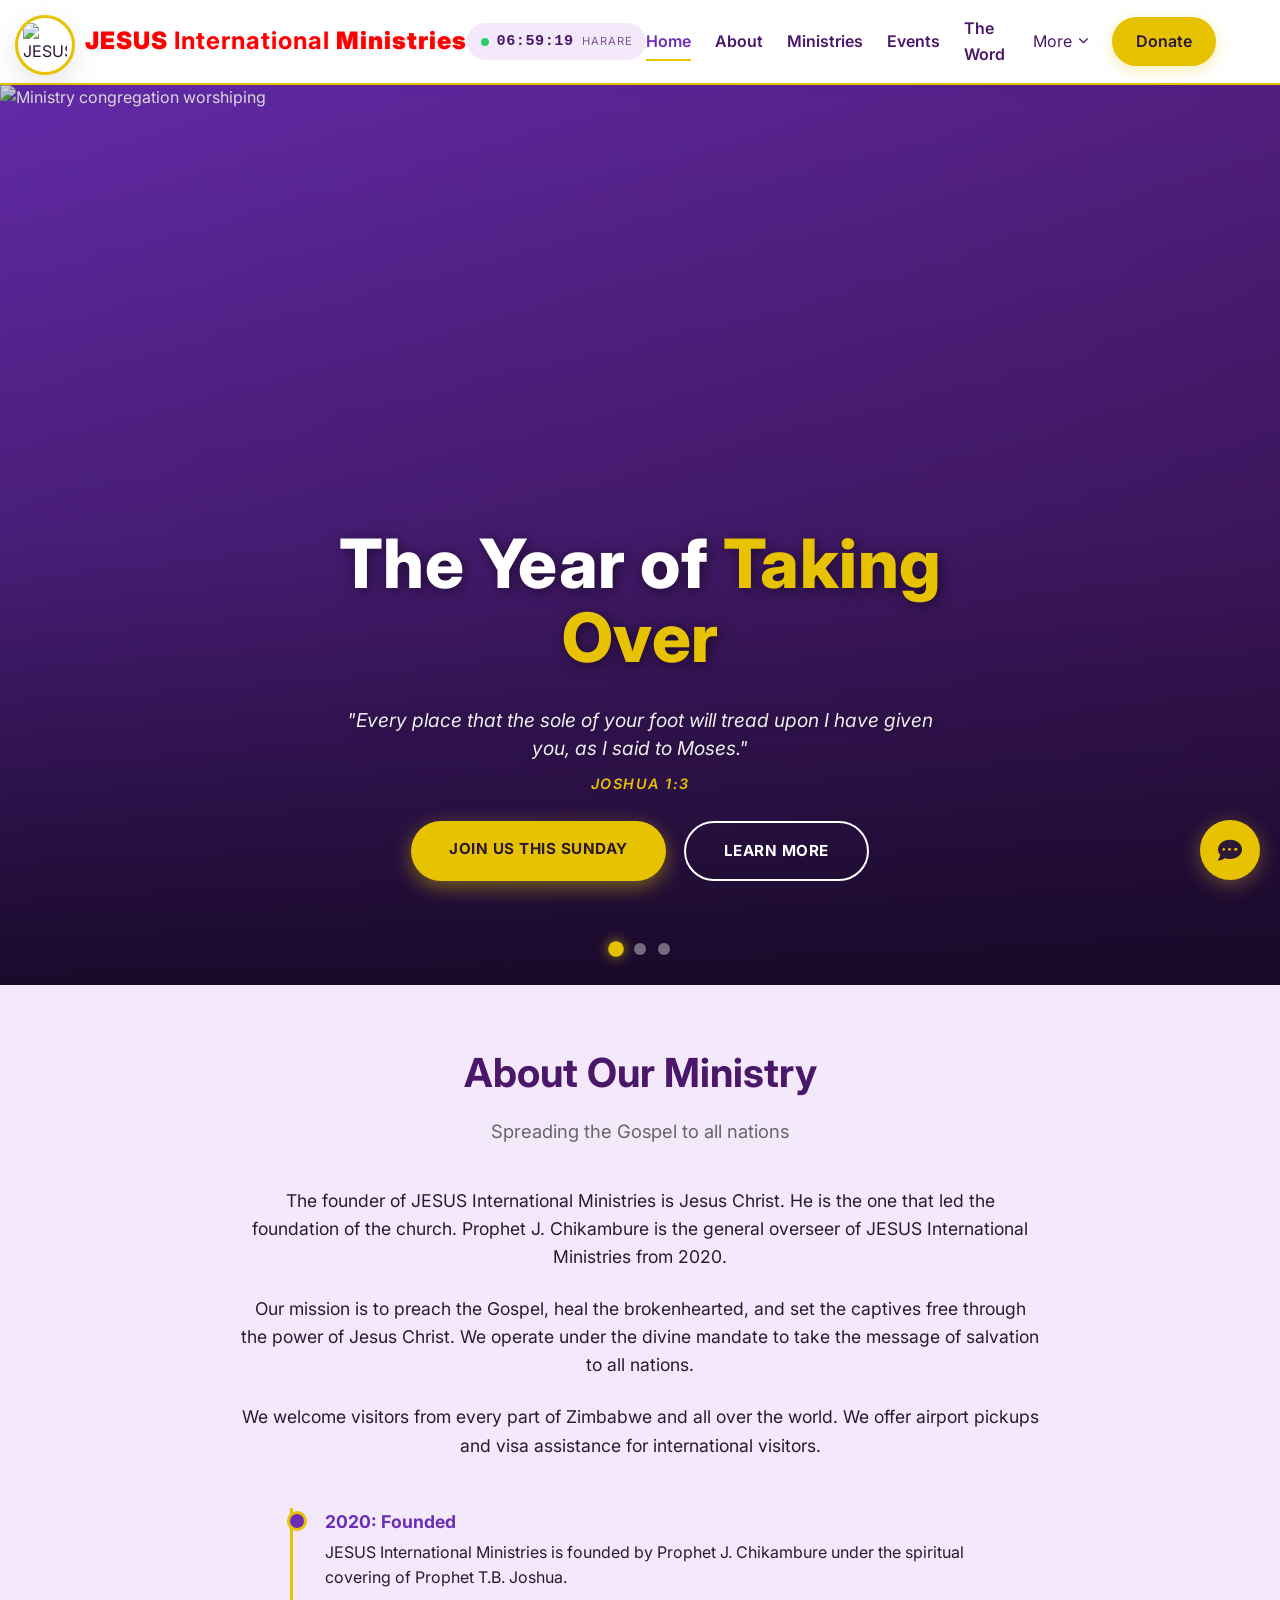
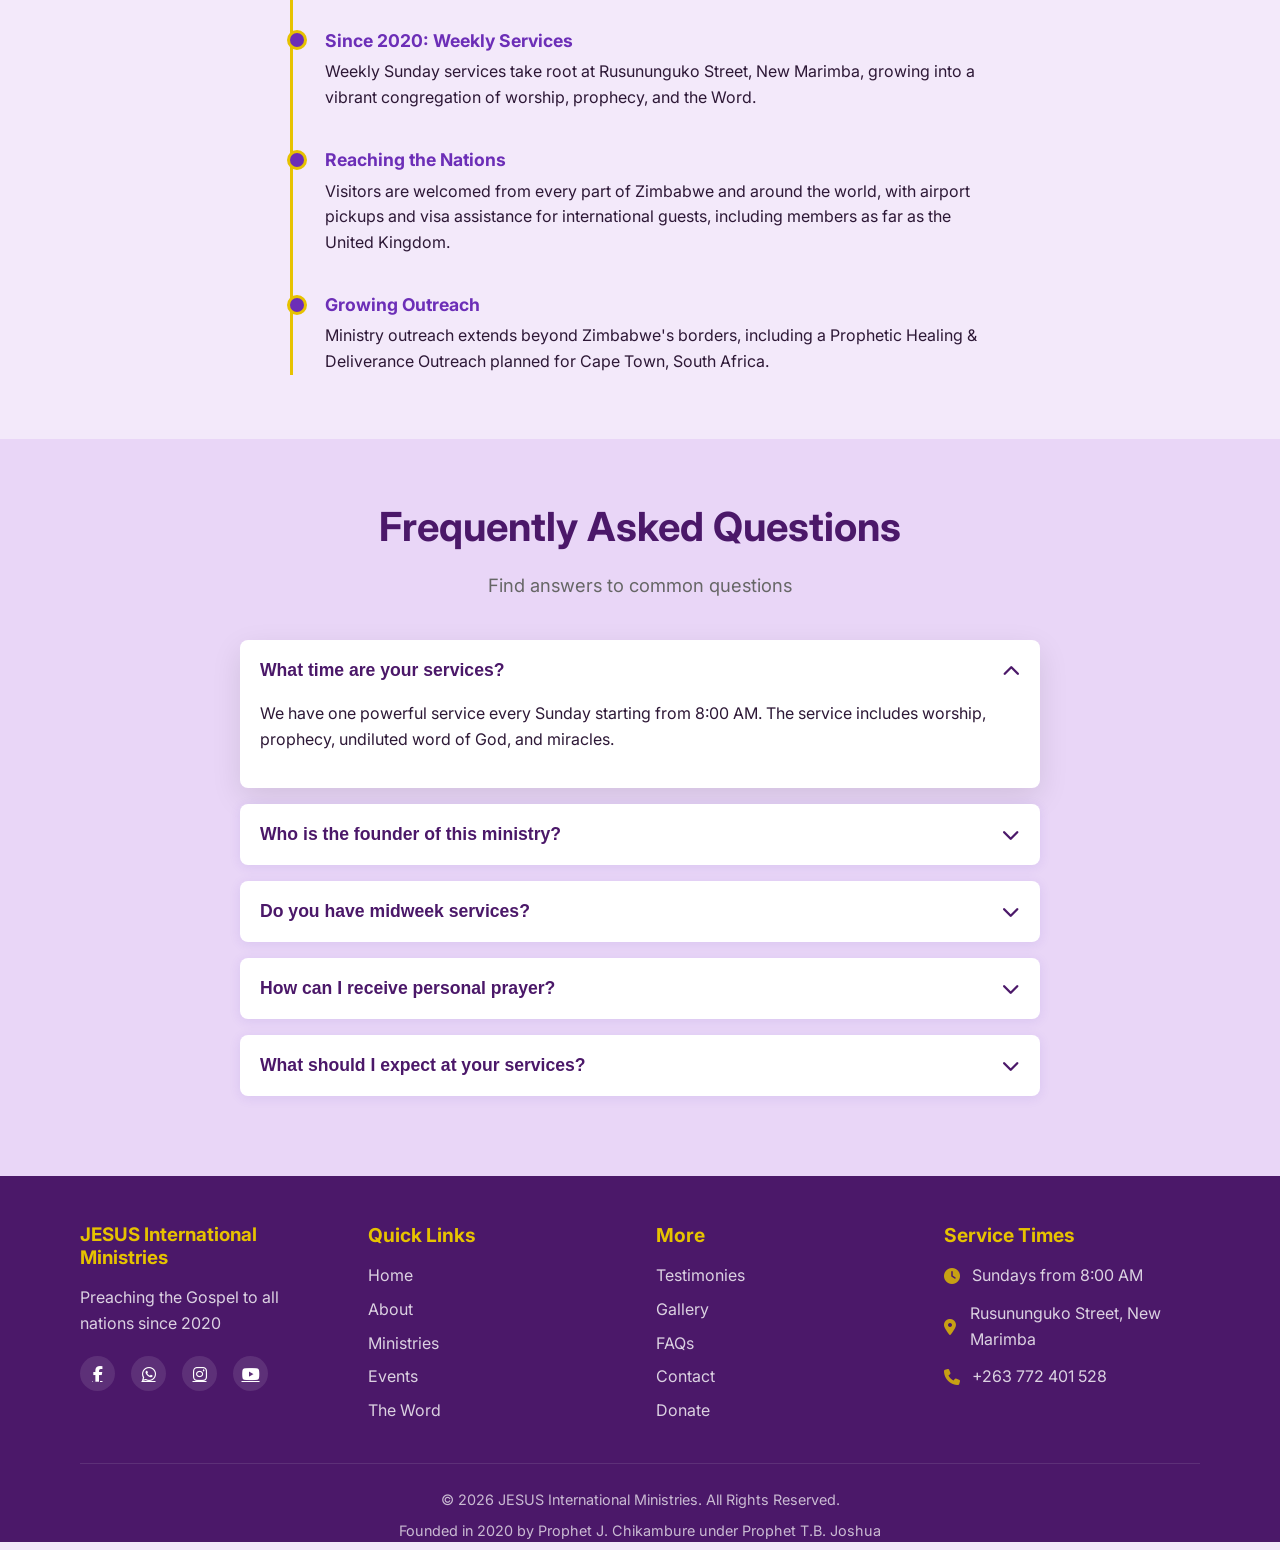
==== commit bbe35838: "Fix broken WhatsApp buttons and restructure footer into 4 columns - contact.html and donate.html sub" ====
--- a/index.html
+++ b/index.html
@@ -209,8 +209,14 @@
         <div class="footer-logo">
           <h3>JESUS International Ministries</h3>
           <p>Preaching the Gospel to all nations since 2020</p>
-        </div>
-        
+          <div class="footer-social">
+            <a href="https://www.facebook.com/share/1AkiKS8Uua/" aria-label="Facebook"><i class="fab fa-facebook-f"></i></a>
+            <a href="https://wa.me/263785585244" aria-label="WhatsApp"><i class="fab fa-whatsapp"></i></a>
+            <a href="https://instagram.com/prophetchikambure_official" aria-label="Instagram"><i class="fab fa-instagram"></i></a>
+            <a href="https://www.youtube.com/@JerryChikambure-official1" aria-label="YouTube"><i class="fab fa-youtube"></i></a>
+          </div>
+        </div>
+
         <div class="footer-links">
           <h4>Quick Links</h4>
           <ul>
@@ -219,6 +225,12 @@
             <li><a href="ministries.html">Ministries</a></li>
             <li><a href="events.html">Events</a></li>
             <li><a href="sermons.html">The Word</a></li>
+          </ul>
+        </div>
+
+        <div class="footer-links">
+          <h4>More</h4>
+          <ul>
             <li><a href="testimonies.html">Testimonies</a></li>
             <li><a href="gallery.html">Gallery</a></li>
             <li><a href="#faq">FAQs</a></li>
@@ -226,7 +238,7 @@
             <li><a href="donate.html">Donate</a></li>
           </ul>
         </div>
-        
+
         <div class="footer-contact">
           <h4>Service Times</h4>
           <p><i class="fas fa-clock"></i> Sundays from 8:00 AM</p>
@@ -234,16 +246,10 @@
           <p><i class="fas fa-phone"></i> <a href="tel:+263772401528">+263 772 401 528</a></p>
         </div>
       </div>
-      
+
       <div class="footer-bottom">
         <p>&copy; <span id="copyright-year">2026</span> JESUS International Ministries. All Rights Reserved.</p>
         <p>Founded in 2020 by Prophet J. Chikambure under Prophet T.B. Joshua</p>
-        <div class="footer-social">
-          <a href="https://www.facebook.com/share/1AkiKS8Uua/" aria-label="Facebook"><i class="fab fa-facebook-f"></i></a>
-          <a href="https://wa.me/263785585244" aria-label="WhatsApp"><i class="fab fa-whatsapp"></i></a>
-          <a href="https://instagram.com/prophetchikambure_official" aria-label="Instagram"><i class="fab fa-instagram"></i></a>
-          <a href="https://www.youtube.com/@JerryChikambure-official1" aria-label="YouTube"><i class="fab fa-youtube"></i></a>
-        </div>
       </div>
     </div>
   </footer>
--- a/style.css
+++ b/style.css
@@ -906,6 +906,13 @@
   resize: vertical;
 }
 
+.contact-form .btn,
+.donation-form .btn {
+  display: block;
+  width: 100%;
+  margin-top: 0.5rem;
+}
+
 /* === Donate Section === */
 .donation-form {
   max-width: 600px;
@@ -1004,9 +1011,9 @@
 
 .footer-social {
   display: flex;
-  justify-content: center;
+  justify-content: flex-start;
   gap: 1rem;
-  margin-top: 1rem;
+  margin-top: 1.25rem;
 }
 
 .footer-social a {
@@ -1427,6 +1434,7 @@
   }
 
   .footer-social {
+    justify-content: center;
     margin-top: 0.75rem;
   }
 
